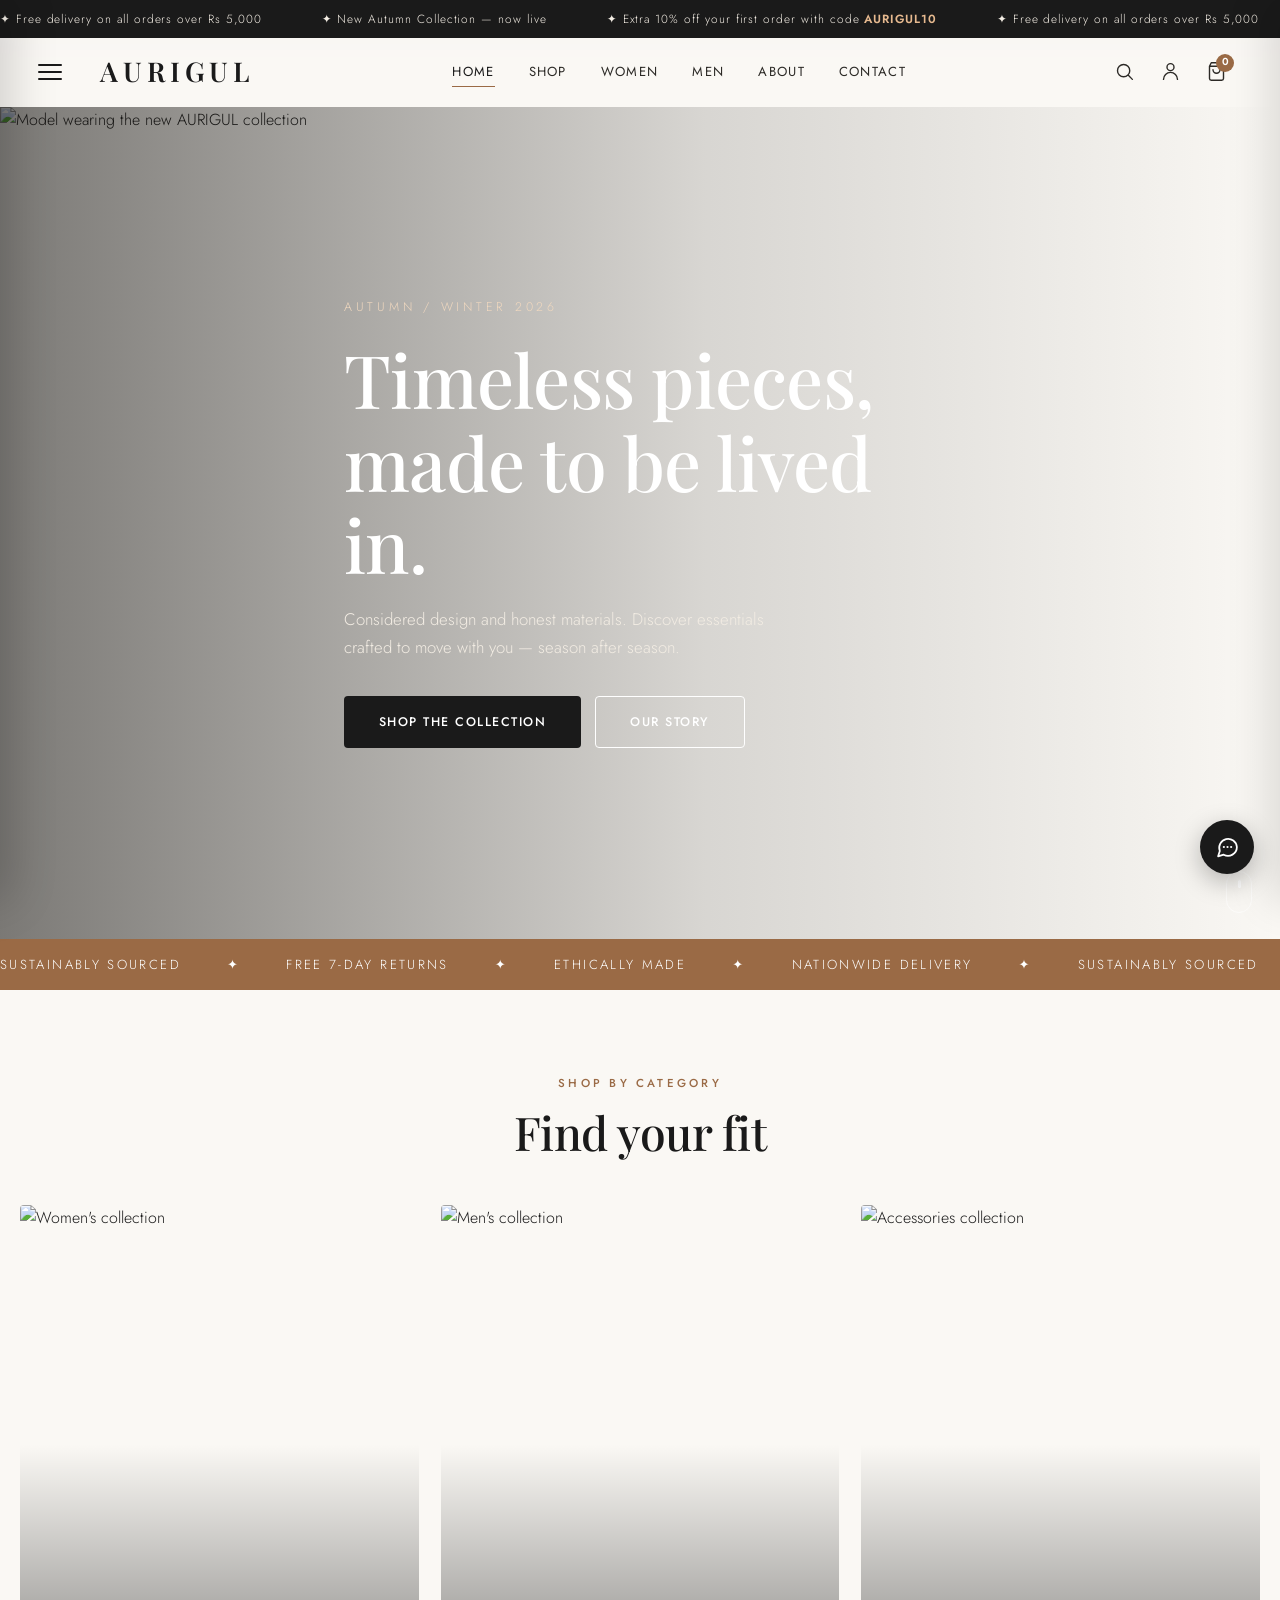
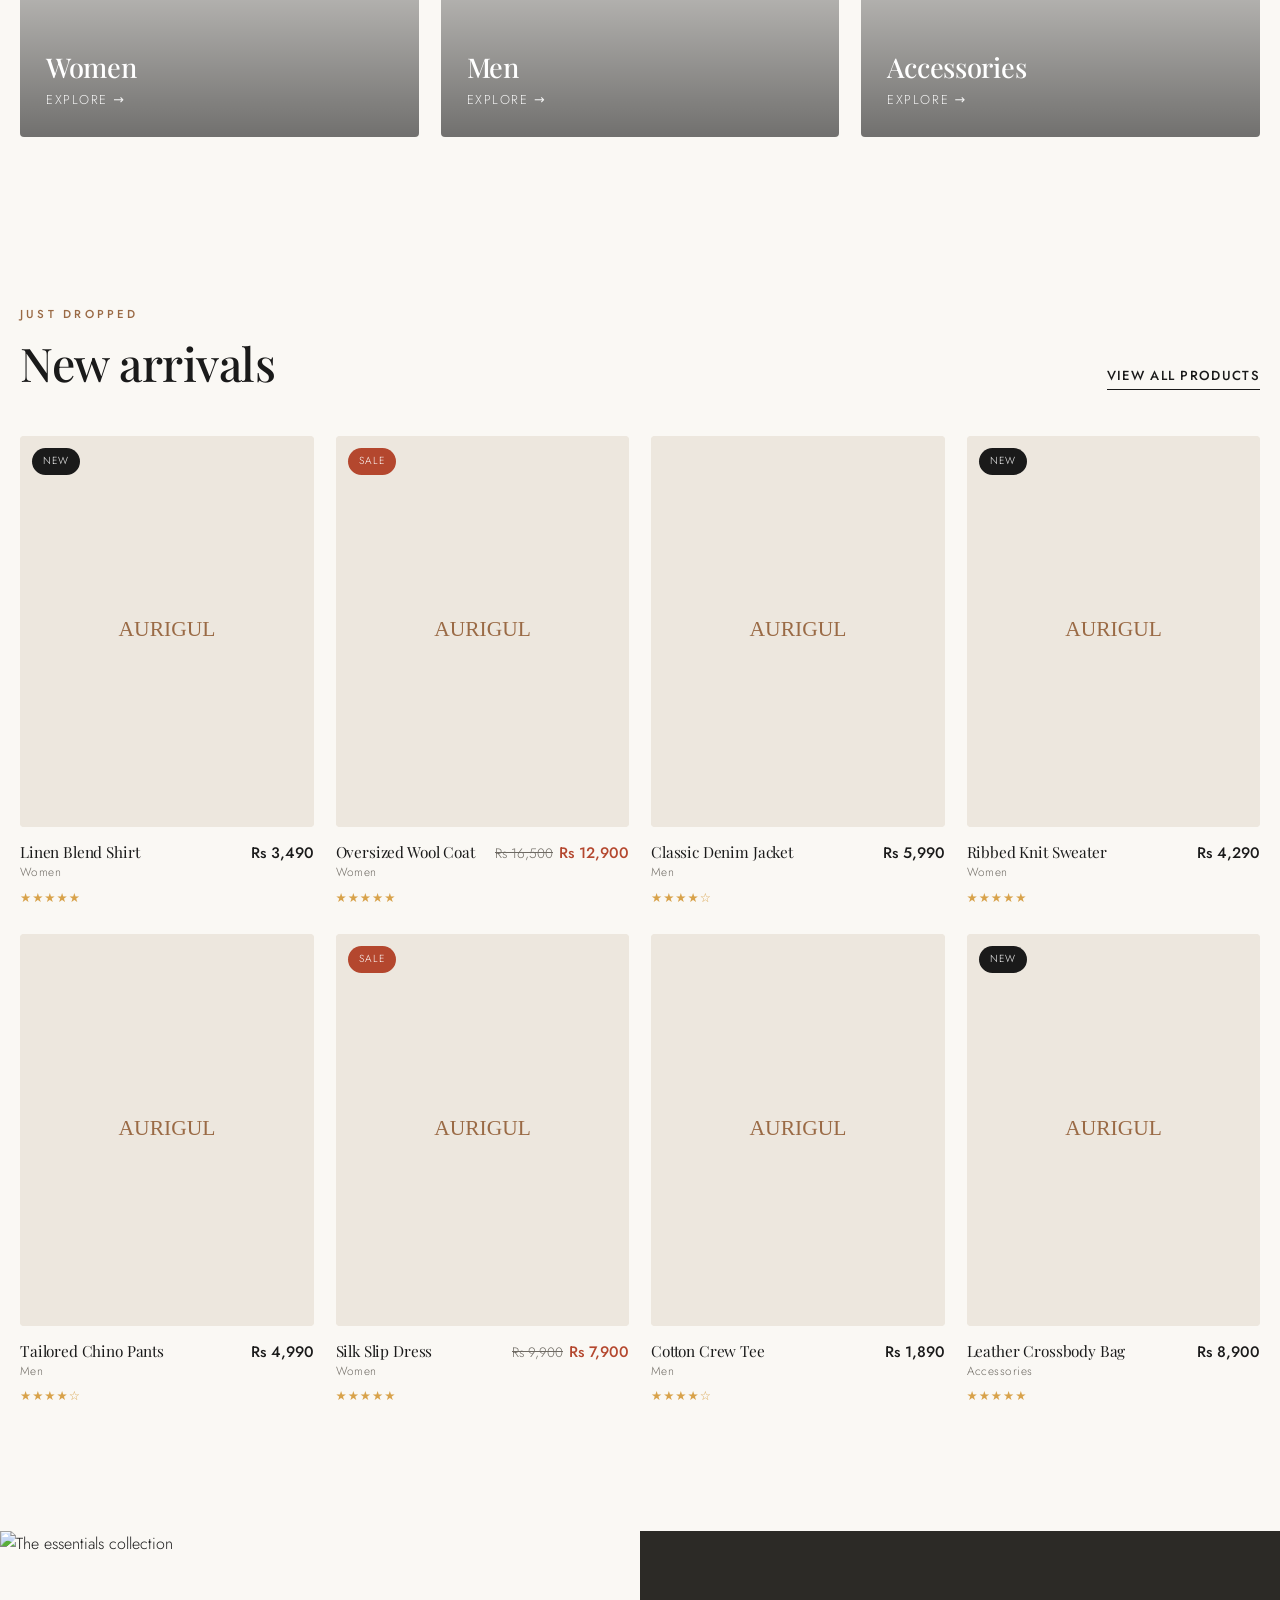
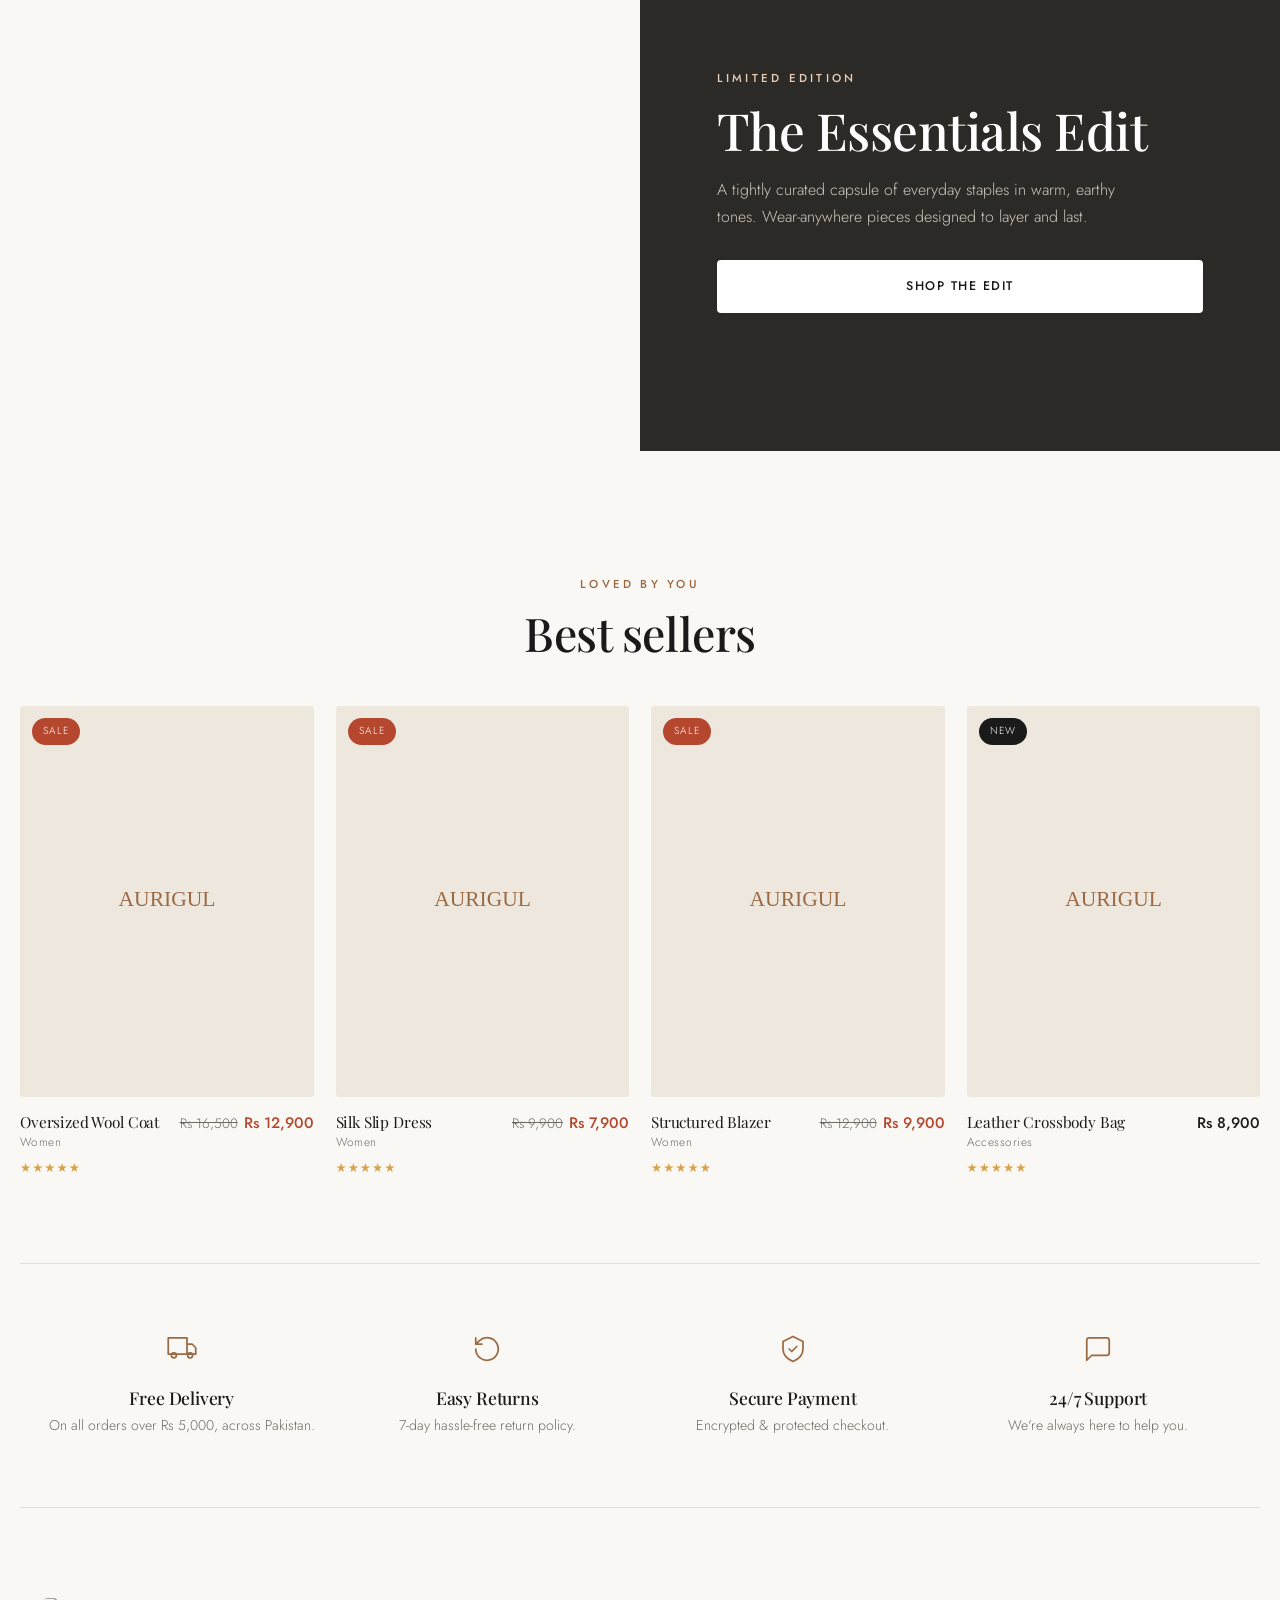
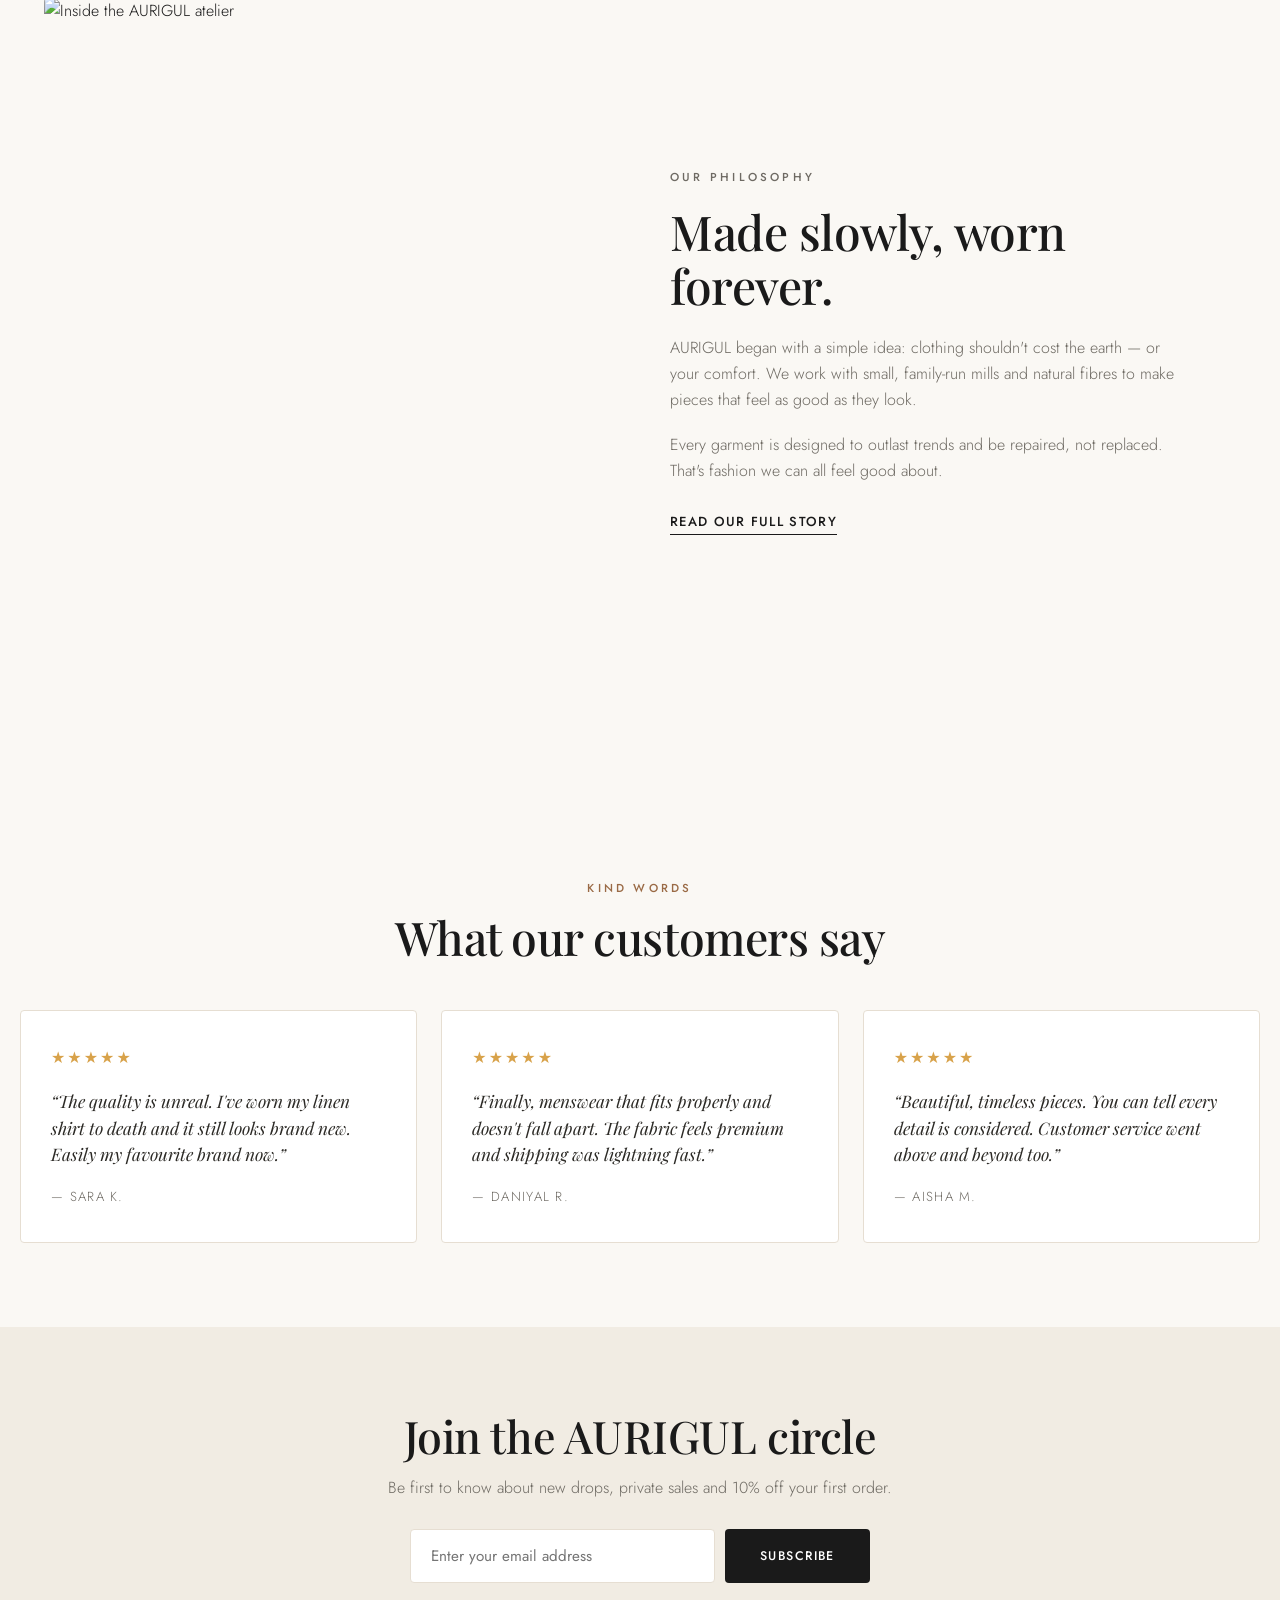
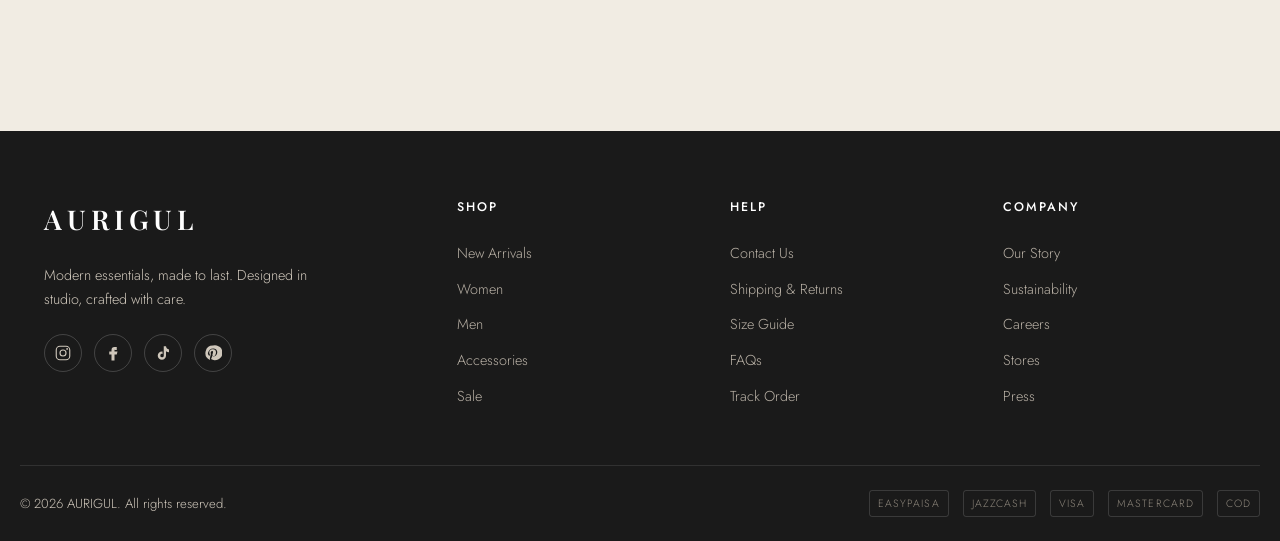
==== index.html @ cb92e051 "Add website files" ====
<!DOCTYPE html>
<html lang="en">
<head>
  <meta charset="UTF-8" />
  <meta name="viewport" content="width=device-width, initial-scale=1.0" />
  <meta name="description" content="AURIGUL — modern essentials & timeless clothing. Shop the new season collection for women, men and accessories." />
  <meta name="theme-color" content="#1a1a1a" />
  <title>AURIGUL — Modern Essentials & Timeless Clothing</title>

  <link rel="preconnect" href="https://fonts.googleapis.com" />
  <link rel="preconnect" href="https://fonts.gstatic.com" crossorigin />
  <link href="https://fonts.googleapis.com/css2?family=Jost:wght@300;400;500;600&family=Playfair+Display:ital,wght@0,400;0,500;0,600;0,700;1,400;1,500&display=swap" rel="stylesheet" />

  <link rel="stylesheet" href="css/style.css?v=4" />
  <link rel="icon" href="data:image/svg+xml,<svg xmlns='http://www.w3.org/2000/svg' viewBox='0 0 100 100'><text y='.9em' font-size='90' font-family='serif'>A</text></svg>" />
</head>
<body>

  <!-- ===== Announcement Bar ===== -->
  <div class="announcement" id="announcement">
    <div class="announcement__track">
      <span>✦ Free delivery on all orders over Rs 5,000</span>
      <span>✦ New Autumn Collection — now live</span>
      <span>✦ Extra 10% off your first order with code <strong>AURIGUL10</strong></span>
      <span>✦ Free delivery on all orders over Rs 5,000</span>
      <span>✦ New Autumn Collection — now live</span>
      <span>✦ Extra 10% off your first order with code <strong>AURIGUL10</strong></span>
    </div>
  </div>

  <!-- ===== Header / Navbar ===== -->
  <header class="header" id="header">
    <nav class="nav container">
      <div class="nav__brand">
        <button class="nav__toggle" id="navToggle" aria-label="Open menu" aria-expanded="false">
          <span></span><span></span><span></span>
        </button>
        <button class="menu-ham" id="menuToggle" aria-label="Open menu" aria-expanded="false"><span></span><span></span><span></span></button>
        <a href="index.html" class="logo">AURIGUL</a>
      </div>

      <ul class="nav__menu" id="navMenu">
        <li><a href="index.html" class="nav__link active">Home</a></li>
        <li><a href="shop.html" class="nav__link">Shop</a></li>
        <li><a href="shop.html?cat=Women" class="nav__link">Women</a></li>
        <li><a href="shop.html?cat=Men" class="nav__link">Men</a></li>
        <li><a href="about.html" class="nav__link">About</a></li>
        <li><a href="contact.html" class="nav__link">Contact</a></li>
      </ul>

      <div class="nav__actions">
        <button class="icon-btn" id="searchOpen" aria-label="Search">
          <svg viewBox="0 0 24 24" width="21" height="21"><path d="M21 21l-4.35-4.35M11 18a7 7 0 1 0 0-14 7 7 0 0 0 0 14z" fill="none" stroke="currentColor" stroke-width="1.6" stroke-linecap="round"/></svg>
        </button>
        <a href="account.html" class="icon-btn" aria-label="Account">
          <svg viewBox="0 0 24 24" width="21" height="21"><path d="M20 21a8 8 0 0 0-16 0M12 11a4 4 0 1 0 0-8 4 4 0 0 0 0 8z" fill="none" stroke="currentColor" stroke-width="1.6" stroke-linecap="round"/></svg>
        </a>
        <button class="icon-btn cart-btn" id="cartOpen" aria-label="Cart">
          <svg viewBox="0 0 24 24" width="21" height="21"><path d="M6 2l-2 4v14a2 2 0 0 0 2 2h12a2 2 0 0 0 2-2V6l-2-4H6zM4 6h16M16 10a4 4 0 0 1-8 0" fill="none" stroke="currentColor" stroke-width="1.6" stroke-linecap="round" stroke-linejoin="round"/></svg>
          <span class="cart-count" id="cartCount">0</span>
        </button>
      </div>
    </nav>
  </header>

  <div class="nav-overlay" id="navOverlay"></div>

  <!-- ===== Search Overlay ===== -->
  <div class="search-overlay" id="searchOverlay">
    <div class="search-box">
      <p class="search-box__label">What are you looking for?</p>
      <form class="search-box__form" onsubmit="return false;">
        <svg viewBox="0 0 24 24" width="22" height="22"><path d="M21 21l-4.35-4.35M11 18a7 7 0 1 0 0-14 7 7 0 0 0 0 14z" fill="none" stroke="currentColor" stroke-width="1.6" stroke-linecap="round"/></svg>
        <input type="text" placeholder="Search for dresses, shirts, jackets…" autocomplete="off" />
      </form>
      <div class="search-box__tags">
        <span>Popular:</span>
        <a href="shop.html">Linen shirts</a>
        <a href="shop.html">Oversized tees</a>
        <a href="shop.html">Denim</a>
        <a href="shop.html">Knitwear</a>
      </div>
    </div>
    <button class="search-close" id="searchClose" aria-label="Close search">&times;</button>
  </div>

  <!-- ===== Hero ===== -->
  <section class="hero">
    <div class="hero__media">
      <img src="https://images.unsplash.com/photo-1490481651871-ab68de25d43d?auto=format&fit=crop&w=1600&q=80" alt="Model wearing the new AURIGUL collection" loading="eager" />
    </div>
    <div class="hero__content container">
      <p class="hero__eyebrow reveal">Autumn / Winter 2026</p>
      <h1 class="hero__title reveal">Timeless pieces,<br />made to be lived in.</h1>
      <p class="hero__text reveal">Considered design and honest materials. Discover essentials crafted to move with you — season after season.</p>
      <div class="hero__cta reveal">
        <a href="shop.html" class="btn btn--dark">Shop the collection</a>
        <a href="about.html" class="btn btn--ghost">Our story</a>
      </div>
    </div>
    <a href="#new-arrivals" class="hero__scroll" aria-label="Scroll down">
      <span></span>
    </a>
  </section>

  <!-- ===== Marquee strip ===== -->
  <div class="strip">
    <div class="strip__track">
      <span>Sustainably Sourced</span><span>✦</span>
      <span>Free 7-Day Returns</span><span>✦</span>
      <span>Ethically Made</span><span>✦</span>
      <span>Nationwide Delivery</span><span>✦</span>
      <span>Sustainably Sourced</span><span>✦</span>
      <span>Free 7-Day Returns</span><span>✦</span>
      <span>Ethically Made</span><span>✦</span>
      <span>Nationwide Delivery</span><span>✦</span>
    </div>
  </div>

  <!-- ===== Categories ===== -->
  <section class="section container">
    <div class="section__head reveal">
      <p class="eyebrow">Shop by category</p>
      <h2 class="section__title">Find your fit</h2>
    </div>
    <div class="categories">
      <a href="shop.html?cat=Women" class="cat-card reveal">
        <img src="https://images.unsplash.com/photo-1483985988355-763728e1935b?auto=format&fit=crop&w=800&q=80" alt="Women's collection" loading="lazy" />
        <div class="cat-card__body">
          <h3>Women</h3>
          <span class="cat-card__link">Explore →</span>
        </div>
      </a>
      <a href="shop.html?cat=Men" class="cat-card reveal">
        <img src="https://images.unsplash.com/photo-1516257984-b1b4d707412e?auto=format&fit=crop&w=800&q=80" alt="Men's collection" loading="lazy" />
        <div class="cat-card__body">
          <h3>Men</h3>
          <span class="cat-card__link">Explore →</span>
        </div>
      </a>
      <a href="shop.html?cat=Accessories" class="cat-card reveal">
        <img src="https://images.unsplash.com/photo-1492707892479-7bc8d5a4ee93?auto=format&fit=crop&w=800&q=80" alt="Accessories collection" loading="lazy" />
        <div class="cat-card__body">
          <h3>Accessories</h3>
          <span class="cat-card__link">Explore →</span>
        </div>
      </a>
    </div>
  </section>

  <!-- ===== New Arrivals (products) ===== -->
  <section class="section container" id="new-arrivals">
    <div class="section__head section__head--row reveal">
      <div>
        <p class="eyebrow">Just dropped</p>
        <h2 class="section__title">New arrivals</h2>
      </div>
      <a href="shop.html" class="link-underline">View all products</a>
    </div>

    <div class="products" id="productGrid">
      <!-- Products injected by JS -->
    </div>
  </section>

  <!-- ===== Collection banner ===== -->
  <section class="banner">
    <div class="banner__media">
      <img src="https://images.unsplash.com/photo-1441984904996-e0b6ba687e04?auto=format&fit=crop&w=1400&q=80" alt="The essentials collection" loading="lazy" />
    </div>
    <div class="banner__content reveal">
      <p class="eyebrow eyebrow--light">Limited edition</p>
      <h2 class="banner__title">The Essentials Edit</h2>
      <p class="banner__text">A tightly curated capsule of everyday staples in warm, earthy tones. Wear-anywhere pieces designed to layer and last.</p>
      <a href="shop.html" class="btn btn--light">Shop the edit</a>
    </div>
  </section>

  <!-- ===== Best sellers ===== -->
  <section class="section container">
    <div class="section__head reveal">
      <p class="eyebrow">Loved by you</p>
      <h2 class="section__title">Best sellers</h2>
    </div>
    <div class="products" id="bestGrid"></div>
  </section>

  <!-- ===== Feature strip ===== -->
  <section class="features container">
    <div class="feature reveal">
      <svg viewBox="0 0 24 24" width="30" height="30"><path d="M1 3h15v13H1zM16 8h4l3 3v5h-7M5.5 19a2 2 0 1 0 0-4 2 2 0 0 0 0 4zM18.5 19a2 2 0 1 0 0-4 2 2 0 0 0 0 4z" fill="none" stroke="currentColor" stroke-width="1.4" stroke-linecap="round" stroke-linejoin="round"/></svg>
      <h4>Free Delivery</h4>
      <p>On all orders over Rs 5,000, across Pakistan.</p>
    </div>
    <div class="feature reveal">
      <svg viewBox="0 0 24 24" width="30" height="30"><path d="M3 12a9 9 0 1 0 3-6.7L3 8m0-5v5h5" fill="none" stroke="currentColor" stroke-width="1.4" stroke-linecap="round" stroke-linejoin="round"/></svg>
      <h4>Easy Returns</h4>
      <p>7-day hassle-free return policy.</p>
    </div>
    <div class="feature reveal">
      <svg viewBox="0 0 24 24" width="30" height="30"><path d="M12 2l8 4v6c0 5-3.5 8-8 10-4.5-2-8-5-8-10V6l8-4zM9 12l2 2 4-4" fill="none" stroke="currentColor" stroke-width="1.4" stroke-linecap="round" stroke-linejoin="round"/></svg>
      <h4>Secure Payment</h4>
      <p>Encrypted & protected checkout.</p>
    </div>
    <div class="feature reveal">
      <svg viewBox="0 0 24 24" width="30" height="30"><path d="M21 15a2 2 0 0 1-2 2H7l-4 4V5a2 2 0 0 1 2-2h14a2 2 0 0 1 2 2z" fill="none" stroke="currentColor" stroke-width="1.4" stroke-linecap="round" stroke-linejoin="round"/></svg>
      <h4>24/7 Support</h4>
      <p>We're always here to help you.</p>
    </div>
  </section>

  <!-- ===== Brand story ===== -->
  <section class="story">
    <div class="story__media reveal">
      <img src="https://images.unsplash.com/photo-1487222477894-8943e31ef7b2?auto=format&fit=crop&w=1000&q=80" alt="Inside the AURIGUL atelier" loading="lazy" />
    </div>
    <div class="story__content reveal">
      <p class="eyebrow">Our philosophy</p>
      <h2 class="story__title">Made slowly, worn forever.</h2>
      <p>AURIGUL began with a simple idea: clothing shouldn't cost the earth — or your comfort. We work with small, family-run mills and natural fibres to make pieces that feel as good as they look.</p>
      <p>Every garment is designed to outlast trends and be repaired, not replaced. That's fashion we can all feel good about.</p>
      <a href="about.html" class="link-underline">Read our full story</a>
    </div>
  </section>

  <!-- ===== Testimonials ===== -->
  <section class="section container">
    <div class="section__head reveal">
      <p class="eyebrow">Kind words</p>
      <h2 class="section__title">What our customers say</h2>
    </div>
    <div class="testimonials">
      <blockquote class="testimonial reveal">
        <div class="stars">★★★★★</div>
        <p>“The quality is unreal. I've worn my linen shirt to death and it still looks brand new. Easily my favourite brand now.”</p>
        <footer>— Sara K.</footer>
      </blockquote>
      <blockquote class="testimonial reveal">
        <div class="stars">★★★★★</div>
        <p>“Finally, menswear that fits properly and doesn't fall apart. The fabric feels premium and shipping was lightning fast.”</p>
        <footer>— Daniyal R.</footer>
      </blockquote>
      <blockquote class="testimonial reveal">
        <div class="stars">★★★★★</div>
        <p>“Beautiful, timeless pieces. You can tell every detail is considered. Customer service went above and beyond too.”</p>
        <footer>— Aisha M.</footer>
      </blockquote>
    </div>
  </section>

  <!-- ===== Newsletter ===== -->
  <section class="newsletter">
    <div class="newsletter__inner reveal">
      <h2>Join the AURIGUL circle</h2>
      <p>Be first to know about new drops, private sales and 10% off your first order.</p>
      <form class="newsletter__form" id="newsletterForm">
        <input type="email" placeholder="Enter your email address" required aria-label="Email address" />
        <button type="submit" class="btn btn--dark">Subscribe</button>
      </form>
      <p class="newsletter__note" id="newsletterNote"></p>
    </div>
  </section>

  <!-- ===== Footer ===== -->
  <footer class="footer">
    <div class="footer__grid container">
      <div class="footer__brand">
        <a href="index.html" class="logo logo--light">AURIGUL</a>
        <p>Modern essentials, made to last. Designed in studio, crafted with care.</p>
        <div class="socials">
          <a href="#" aria-label="Instagram"><svg viewBox="0 0 24 24" width="18" height="18"><rect x="3" y="3" width="18" height="18" rx="5" fill="none" stroke="currentColor" stroke-width="1.5"/><circle cx="12" cy="12" r="4" fill="none" stroke="currentColor" stroke-width="1.5"/><circle cx="17.5" cy="6.5" r="1.2" fill="currentColor"/></svg></a>
          <a href="#" aria-label="Facebook"><svg viewBox="0 0 24 24" width="18" height="18"><path d="M14 8h3V4h-3a4 4 0 0 0-4 4v2H7v4h3v8h4v-8h3l1-4h-4V8a1 1 0 0 1 1-1z" fill="currentColor"/></svg></a>
          <a href="#" aria-label="TikTok"><svg viewBox="0 0 24 24" width="18" height="18"><path d="M16 3c.3 2.3 1.9 4 4 4.3V11c-1.6 0-3-.5-4-1.3v5.8a5.5 5.5 0 1 1-5.5-5.5c.3 0 .6 0 .9.1v3.2a2.3 2.3 0 1 0 1.6 2.2V3H16z" fill="currentColor"/></svg></a>
          <a href="#" aria-label="Pinterest"><svg viewBox="0 0 24 24" width="18" height="18"><path d="M12 2a10 10 0 0 0-4 19.2c-.1-.8-.2-2 0-2.9l1.2-5s-.3-.6-.3-1.5c0-1.4.8-2.5 1.9-2.5.9 0 1.3.7 1.3 1.5 0 .9-.6 2.2-.9 3.5-.2 1 .5 1.9 1.6 1.9 1.9 0 3.2-2.4 3.2-5.3 0-2.2-1.5-3.8-4.1-3.8a4.7 4.7 0 0 0-4.9 4.7c0 .9.3 1.5.7 2 .2.2.2.3.1.6l-.2.9c-.1.3-.3.4-.6.2-1.2-.5-1.8-1.9-1.8-3.5C6.4 8.6 8.3 6 12.3 6c3.2 0 5.4 2.3 5.4 4.8 0 3.3-1.8 5.8-4.6 5.8-.9 0-1.8-.5-2.1-1.1l-.6 2.3c-.2.8-.7 1.7-1.1 2.3A10 10 0 1 0 12 2z" fill="currentColor"/></svg></a>
        </div>
      </div>
      <div class="footer__col">
        <h5>Shop</h5>
        <a href="shop.html">New Arrivals</a>
        <a href="shop.html?cat=Women">Women</a>
        <a href="shop.html?cat=Men">Men</a>
        <a href="shop.html?cat=Accessories">Accessories</a>
        <a href="shop.html">Sale</a>
      </div>
      <div class="footer__col">
        <h5>Help</h5>
        <a href="contact.html">Contact Us</a>
        <a href="#">Shipping & Returns</a>
        <a href="#">Size Guide</a>
        <a href="#">FAQs</a>
        <a href="#">Track Order</a>
      </div>
      <div class="footer__col">
        <h5>Company</h5>
        <a href="about.html">Our Story</a>
        <a href="#">Sustainability</a>
        <a href="#">Careers</a>
        <a href="#">Stores</a>
        <a href="#">Press</a>
      </div>
    </div>
    <div class="footer__bottom container">
      <p>© <span id="year"></span> AURIGUL. All rights reserved.</p>
      <div class="pay">
        <span>EASYPAISA</span><span>JAZZCASH</span><span>VISA</span><span>MASTERCARD</span><span>COD</span>
      </div>
    </div>
  </footer>

  <!-- ===== Cart Drawer ===== -->
  <div class="drawer" id="cartDrawer" aria-hidden="true">
    <div class="drawer__head">
      <h3>Your Cart (<span id="drawerCount">0</span>)</h3>
      <button class="drawer__close" id="cartClose" aria-label="Close cart">&times;</button>
    </div>
    <div class="drawer__body" id="cartItems"></div>
    <div class="drawer__foot">
      <div class="drawer__subtotal">
        <span>Subtotal</span>
        <strong id="cartTotal">Rs 0</strong>
      </div>
      <p class="drawer__ship">Shipping & taxes calculated at checkout.</p>
      <button class="btn btn--dark btn--block" id="checkoutBtn">Checkout</button>
      <button class="btn btn--ghost btn--block" id="continueBtn">Continue shopping</button>
    </div>
  </div>
  <div class="drawer-overlay" id="drawerOverlay"></div>

  <!-- Back to top -->
  <button class="to-top" id="toTop" aria-label="Back to top">↑</button>

  <!-- Toast -->
  <div class="toast" id="toast"></div>

  <script src="js/main.js?v=4"></script>
  <script src="js/chat.js?v=1"></script>
</body>
</html>
---- css/style.css ----
/* =========================================================
   AURIGUL — Clothing Brand Stylesheet
   Fully responsive · mobile-first · theme via CSS variables
   ========================================================= */

:root {
  /* Colours */
  --bg:        #faf8f4;
  --bg-alt:    #f1ece3;
  --ink:       #1a1a1a;
  --charcoal:  #2c2a26;
  --muted:     #6e6a63;
  --line:      #e6ded2;
  --accent:    #9a6a45;
  --accent-dk: #7d5233;
  --light:     #ffffff;
  --sale:      #b4472e;

  /* Type */
  --serif: 'Playfair Display', Georgia, serif;
  --sans:  'Jost', 'Segoe UI', system-ui, sans-serif;

  /* Layout */
  --wrap: 1240px;
  --radius: 4px;
  --header-h: 68px;

  /* Motion */
  --ease: cubic-bezier(.22,.61,.36,1);
  --t: .35s var(--ease);
}

/* ---------- Reset ---------- */
*,*::before,*::after { box-sizing: border-box; margin: 0; padding: 0; }
html { scroll-behavior: smooth; -webkit-text-size-adjust: 100%; }
body {
  font-family: var(--sans);
  color: var(--ink);
  background: var(--bg);
  line-height: 1.65;
  font-weight: 300;
  overflow-x: hidden;
}
img { display: block; max-width: 100%; height: auto; }
a { color: inherit; text-decoration: none; }
button { font-family: inherit; cursor: pointer; border: none; background: none; color: inherit; }
ul { list-style: none; }
input { font-family: inherit; }

.container { width: 100%; max-width: var(--wrap); margin: 0 auto; padding: 0 24px; }

h1,h2,h3,h4 { font-family: var(--serif); font-weight: 500; line-height: 1.12; letter-spacing: -0.01em; }

/* ---------- Buttons ---------- */
.btn {
  display: inline-flex; align-items: center; justify-content: center;
  gap: .5rem;
  padding: 15px 34px;
  font-size: .78rem; font-weight: 500; letter-spacing: .12em; text-transform: uppercase;
  border: 1px solid transparent;
  border-radius: var(--radius);
  transition: all var(--t);
  white-space: nowrap;
}
.btn--dark  { background: var(--ink); color: #fff; }
.btn--dark:hover  { background: var(--accent-dk); transform: translateY(-2px); }
.btn--light { background: #fff; color: var(--ink); }
.btn--light:hover { background: var(--accent); color: #fff; transform: translateY(-2px); }
.btn--ghost { border-color: currentColor; color: var(--ink); }
.btn--ghost:hover { background: var(--ink); color: #fff; }
.btn--block { width: 100%; margin-top: 10px; }

.eyebrow {
  font-size: .72rem; letter-spacing: .28em; text-transform: uppercase;
  color: var(--accent); font-weight: 500; margin-bottom: 14px;
}
.eyebrow--light { color: #e9cdb5; }

.link-underline {
  position: relative; font-size: .82rem; letter-spacing: .1em; text-transform: uppercase;
  font-weight: 500; padding-bottom: 3px;
}
.link-underline::after {
  content: ""; position: absolute; left: 0; bottom: 0; width: 100%; height: 1px;
  background: currentColor; transform: scaleX(1); transform-origin: right;
  transition: transform var(--t);
}
.link-underline:hover::after { transform: scaleX(0); transform-origin: left; }

/* ---------- Announcement bar ---------- */
.announcement {
  background: var(--ink); color: #f3ede4; overflow: hidden;
  font-size: .74rem; letter-spacing: .08em;
}
.announcement__track {
  display: flex; gap: 60px; width: max-content;
  padding: 9px 0; white-space: nowrap;
  animation: marquee 28s linear infinite;
}
.announcement__track strong { color: #e6b98f; font-weight: 600; }
@keyframes marquee { from { transform: translateX(0);} to { transform: translateX(-50%);} }

/* ---------- Header ---------- */
.header {
  position: sticky; top: 0; z-index: 100;
  background: rgba(250,248,244,.9);
  backdrop-filter: blur(10px);
  border-bottom: 1px solid transparent;
  transition: box-shadow var(--t), border-color var(--t);
}
.header.scrolled { border-color: var(--line); box-shadow: 0 4px 24px rgba(0,0,0,.04); }
.nav {
  height: var(--header-h);
  display: flex; align-items: center; justify-content: space-between;
}
.logo {
  font-family: var(--serif); font-size: 1.7rem; font-weight: 600;
  letter-spacing: .18em; color: var(--ink);
}
.logo--light { color: #fff; }

.nav__menu { display: flex; gap: 34px; }
.nav__link {
  position: relative; font-size: .82rem; letter-spacing: .1em; text-transform: uppercase;
  font-weight: 400; color: var(--charcoal); padding: 6px 0;
}
.nav__link::after {
  content: ""; position: absolute; left: 0; bottom: 0; height: 1px; width: 100%;
  background: var(--accent); transform: scaleX(0); transform-origin: left; transition: transform var(--t);
}
.nav__link:hover::after,
.nav__link.active::after { transform: scaleX(1); }
.nav__link.active { color: var(--ink); }

.nav__actions { display: flex; align-items: center; gap: 6px; }
.icon-btn {
  position: relative; width: 40px; height: 40px; border-radius: 50%;
  display: grid; place-items: center; color: var(--charcoal);
  transition: background var(--t), color var(--t);
}
.icon-btn:hover { background: var(--bg-alt); color: var(--accent); }
.cart-count {
  position: absolute; top: 2px; right: 2px;
  min-width: 18px; height: 18px; padding: 0 4px;
  background: var(--accent); color: #fff; font-size: .64rem; font-weight: 600;
  border-radius: 10px; display: grid; place-items: center; line-height: 1;
}

/* Hamburger */
.nav__toggle { display: none; width: 40px; height: 40px; flex-direction: column; gap: 5px; align-items: center; justify-content: center; }
.nav__toggle span { display: block; width: 22px; height: 2px; background: var(--ink); transition: transform var(--t), opacity var(--t); }
.nav__toggle.open span:nth-child(1) { transform: translateY(7px) rotate(45deg); }
.nav__toggle.open span:nth-child(2) { opacity: 0; }
.nav__toggle.open span:nth-child(3) { transform: translateY(-7px) rotate(-45deg); }

.nav-overlay {
  position: fixed; inset: 0; background: rgba(0,0,0,.4); z-index: 90;
  opacity: 0; visibility: hidden; transition: opacity var(--t), visibility var(--t);
}
.nav-overlay.show { opacity: 1; visibility: visible; }

/* ---------- Search bar overlay (opens as a top bar, page visible behind) ---------- */
.search-overlay {
  position: fixed; inset: 0; z-index: 120;
  background: rgba(20,18,15,.5); backdrop-filter: blur(3px);
  display: flex; align-items: flex-start; justify-content: center; gap: 12px;
  padding: 16px 20px;
  opacity: 0; visibility: hidden; transition: opacity var(--t), visibility var(--t);
}
.search-overlay.show { opacity: 1; visibility: visible; }
.search-box { width: 100%; max-width: 720px; transform: translateY(-14px); transition: transform var(--t); }
.search-overlay.show .search-box { transform: none; }
.search-box__label, .search-box__tags { display: none; }
.search-box__form {
  display: flex; align-items: center; gap: 12px;
  background: #fff; border: none; border-radius: 40px;
  padding: 15px 24px; box-shadow: 0 12px 34px rgba(0,0,0,.22);
}
.search-box__form input { flex: 1; order: 0; border: none; background: none; font-size: 1.02rem; color: var(--ink); outline: none; }
.search-box__form svg { order: 1; color: var(--charcoal); flex-shrink: 0; }
.search-close {
  position: static; flex-shrink: 0;
  width: 46px; height: 46px; display: grid; place-items: center;
  font-size: 2rem; line-height: 1; color: #fff;
}

/* ---------- Hero ---------- */
.hero { position: relative; height: calc(100vh - var(--header-h)); min-height: 560px; max-height: 900px; display: flex; align-items: center; overflow: hidden; }
.hero__media { position: absolute; inset: 0; z-index: -1; }
.hero__media img { width: 100%; height: 100%; object-fit: cover; object-position: center 25%; }
.hero__media::after { content: ""; position: absolute; inset: 0; background: linear-gradient(90deg, rgba(20,18,15,.55) 0%, rgba(20,18,15,.15) 55%, transparent 100%); }
.hero__content { position: relative; color: #fff; max-width: 640px; }
.hero__eyebrow { font-size: .78rem; letter-spacing: .3em; text-transform: uppercase; color: #f0d8bf; margin-bottom: 20px; }
.hero__title { font-size: clamp(2.4rem, 6vw, 4.6rem); font-weight: 500; margin-bottom: 22px; }
.hero__text { font-size: 1.05rem; max-width: 460px; margin-bottom: 34px; color: #f2ece3; }
.hero__cta { display: flex; flex-wrap: wrap; gap: 14px; }
.hero__cta .btn--ghost { color: #fff; }
.hero__cta .btn--ghost:hover { background: #fff; color: var(--ink); }
.hero__scroll { position: absolute; bottom: 26px; right: 28px; width: 26px; height: 42px; border: 1.5px solid rgba(255,255,255,.6); border-radius: 14px; display: grid; justify-items: center; padding-top: 8px; }
@media (max-width: 600px) { .hero__scroll { display: none; } }
.hero__scroll span { width: 3px; height: 8px; background: #fff; border-radius: 3px; animation: scrolldot 1.6s infinite; }
@keyframes scrolldot { 0%{opacity:0; transform: translateY(-4px);} 50%{opacity:1;} 100%{opacity:0; transform: translateY(10px);} }

/* ---------- Marquee strip ---------- */
.strip { background: var(--accent); color: #fff; overflow: hidden; }
.strip__track { display: flex; gap: 46px; width: max-content; padding: 15px 0; white-space: nowrap; animation: marquee 26s linear infinite; font-size: .82rem; letter-spacing: .18em; text-transform: uppercase; }

/* ---------- Sections ---------- */
.section { padding: 84px 0; }
.section__head { text-align: center; max-width: 560px; margin: 0 auto 46px; }
.section__head--row { display: flex; justify-content: space-between; align-items: flex-end; text-align: left; max-width: 100%; }
.section__title { font-size: clamp(1.9rem, 4vw, 2.9rem); }

/* ---------- Categories ---------- */
.categories { display: grid; grid-template-columns: repeat(3,1fr); gap: 22px; }
.cat-card { position: relative; overflow: hidden; border-radius: var(--radius); aspect-ratio: 3/4; }
.cat-card img { width: 100%; height: 100%; object-fit: cover; transition: transform .7s var(--ease); }
.cat-card::after { content: ""; position: absolute; inset: 0; background: linear-gradient(to top, rgba(0,0,0,.55), transparent 55%); }
.cat-card:hover img { transform: scale(1.06); }
.cat-card__body { position: absolute; left: 26px; bottom: 24px; z-index: 2; color: #fff; }
.cat-card__body h3 { font-size: 1.7rem; margin-bottom: 4px; }
.cat-card__link { font-size: .8rem; letter-spacing: .12em; text-transform: uppercase; opacity: .9; }

/* ---------- Products ---------- */
.products { display: grid; grid-template-columns: repeat(4,1fr); gap: 26px 22px; }
.product { position: relative; }
.product__media, .product__name { cursor: pointer; }
.product__name:hover { color: var(--accent); }
.product__media { position: relative; overflow: hidden; border-radius: var(--radius); background: var(--bg-alt); aspect-ratio: 3/4; margin-bottom: 14px; }
.product__media img { width: 100%; height: 100%; object-fit: cover; transition: transform .7s var(--ease), opacity var(--t); }
.product:hover .product__media img { transform: scale(1.05); }
.product__badge { position: absolute; top: 12px; left: 12px; z-index: 2; background: var(--ink); color: #fff; font-size: .64rem; letter-spacing: .1em; text-transform: uppercase; padding: 5px 11px; border-radius: 30px; }
.product__badge--sale { background: var(--sale); }
.product__fav { position: absolute; top: 10px; right: 10px; z-index: 2; width: 36px; height: 36px; border-radius: 50%; background: rgba(255,255,255,.9); display: grid; place-items: center; color: var(--charcoal); opacity: 0; transform: translateY(-6px); transition: all var(--t); }
.product:hover .product__fav { opacity: 1; transform: translateY(0); }
.product__fav.active { color: var(--sale); }
.product__add {
  position: absolute; left: 12px; right: 12px; bottom: 12px; z-index: 2;
  background: #fff; color: var(--ink); font-size: .74rem; letter-spacing: .1em; text-transform: uppercase; font-weight: 500;
  padding: 12px; border-radius: var(--radius);
  opacity: 0; transform: translateY(12px); transition: all var(--t);
}
.product:hover .product__add { opacity: 1; transform: translateY(0); }
.product__add:hover { background: var(--ink); color: #fff; }
.product__info { display: flex; justify-content: space-between; gap: 10px; align-items: baseline; }
.product__name { font-size: .96rem; font-weight: 400; color: var(--ink); }
.product__cat { font-size: .74rem; color: var(--muted); letter-spacing: .04em; margin-top: 2px; }
.product__price { font-size: .95rem; font-weight: 500; white-space: nowrap; }
.product__price del { color: var(--muted); font-weight: 300; margin-right: 6px; font-size: .85rem; }
.product__price ins { color: var(--sale); text-decoration: none; }
.product__stars { color: #d8a24a; font-size: .78rem; letter-spacing: 1px; margin-top: 6px; }

/* ---------- Collection banner ---------- */
.banner { position: relative; display: grid; grid-template-columns: 1fr 1fr; min-height: 520px; margin: 40px 0; }
.banner__media { position: relative; overflow: hidden; }
.banner__media img { width: 100%; height: 100%; object-fit: cover; }
.banner__content { background: var(--charcoal); color: #f3ede4; display: flex; flex-direction: column; justify-content: center; padding: 70px clamp(28px,6vw,90px); }
.banner__title { font-size: clamp(2rem, 4vw, 3.2rem); margin-bottom: 18px; color: #fff; }
.banner__text { color: #cfc7bb; margin-bottom: 30px; max-width: 420px; }

/* ---------- Features ---------- */
.features { display: grid; grid-template-columns: repeat(4,1fr); gap: 30px; padding: 70px 24px; border-top: 1px solid var(--line); border-bottom: 1px solid var(--line); text-align: center; }
.feature svg { color: var(--accent); margin: 0 auto 16px; }
.feature h4 { font-size: 1.1rem; margin-bottom: 6px; }
.feature p { font-size: .88rem; color: var(--muted); }

/* ---------- Story ---------- */
.story { display: grid; grid-template-columns: 1fr 1fr; gap: 60px; align-items: center; padding: 90px 24px; max-width: var(--wrap); margin: 0 auto; }
.story__media { overflow: hidden; border-radius: var(--radius); }
.story__media img { width: 100%; aspect-ratio: 4/5; object-fit: cover; }
.story__title { font-size: clamp(1.9rem, 4vw, 3rem); margin-bottom: 22px; }
.story__content p { color: var(--muted); margin-bottom: 18px; max-width: 520px; }
.story__content .link-underline { margin-top: 8px; display: inline-block; }

/* ---------- Testimonials ---------- */
.testimonials { display: grid; grid-template-columns: repeat(3,1fr); gap: 24px; }
.testimonial { background: var(--light); border: 1px solid var(--line); border-radius: var(--radius); padding: 34px 30px; }
.testimonial .stars { color: #d8a24a; letter-spacing: 2px; margin-bottom: 16px; }
.testimonial p { font-family: var(--serif); font-style: italic; font-size: 1.08rem; color: var(--charcoal); margin-bottom: 18px; line-height: 1.55; }
.testimonial footer { font-size: .82rem; letter-spacing: .1em; text-transform: uppercase; color: var(--muted); }

/* ---------- Newsletter ---------- */
.newsletter { background: var(--bg-alt); padding: 84px 24px; text-align: center; }
.newsletter__inner { max-width: 560px; margin: 0 auto; }
.newsletter h2 { font-size: clamp(1.9rem, 4vw, 2.8rem); margin-bottom: 14px; }
.newsletter p { color: var(--muted); margin-bottom: 28px; }
.newsletter__form { display: flex; gap: 10px; max-width: 460px; margin: 0 auto; }
.newsletter__form input { flex: 1; padding: 15px 20px; border: 1px solid var(--line); border-radius: var(--radius); background: #fff; font-size: .95rem; outline: none; transition: border var(--t); }
.newsletter__form input:focus { border-color: var(--accent); }
.newsletter__note { margin-top: 16px; font-size: .86rem; color: var(--accent-dk); min-height: 20px; }

/* ---------- Footer ---------- */
.footer { background: var(--ink); color: #cfc7bb; padding-top: 66px; }
.footer__grid { display: grid; grid-template-columns: 1.6fr 1fr 1fr 1fr; gap: 40px; padding-bottom: 50px; }
.footer__brand p { font-size: .9rem; margin: 18px 0 22px; max-width: 300px; }
.footer__brand .logo { display: inline-block; margin-bottom: 4px; }
.socials { display: flex; gap: 12px; }
.socials a { width: 38px; height: 38px; border: 1px solid rgba(255,255,255,.18); border-radius: 50%; display: grid; place-items: center; color: #cfc7bb; transition: all var(--t); }
.socials a:hover { background: var(--accent); border-color: var(--accent); color: #fff; }
.footer__col h5 { color: #fff; font-family: var(--sans); font-size: .78rem; letter-spacing: .16em; text-transform: uppercase; margin-bottom: 18px; font-weight: 500; }
.footer__col a { display: block; font-size: .9rem; padding: 6px 0; color: #b8b0a5; transition: color var(--t), padding-left var(--t); }
.footer__col a:hover { color: #fff; padding-left: 5px; }
.footer__bottom { display: flex; justify-content: space-between; align-items: center; gap: 16px; padding: 24px 0; border-top: 1px solid rgba(255,255,255,.1); font-size: .82rem; }
.pay { display: flex; flex-wrap: wrap; gap: 14px; }
.pay span { font-size: .66rem; letter-spacing: .1em; color: #8f887d; border: 1px solid rgba(255,255,255,.14); padding: 4px 8px; border-radius: 3px; }

/* ---------- Cart drawer ---------- */
.drawer {
  position: fixed; top: 0; right: 0; z-index: 130;
  width: 420px; max-width: 90vw; height: 100%;
  background: var(--bg); display: flex; flex-direction: column;
  transform: translateX(100%); transition: transform .4s var(--ease);
  box-shadow: -12px 0 40px rgba(0,0,0,.12);
}
.drawer.open { transform: translateX(0); }
.drawer__head { display: flex; justify-content: space-between; align-items: center; padding: 22px 26px; border-bottom: 1px solid var(--line); }
.drawer__head h3 { font-size: 1.25rem; }
.drawer__close { font-size: 2rem; line-height: 1; color: var(--charcoal); }
.drawer__body { flex: 1; overflow-y: auto; padding: 10px 26px; }
.cart-empty { text-align: center; color: var(--muted); padding: 70px 0; }
.cart-empty svg { color: var(--line); margin: 0 auto 16px; }
.cart-item { display: grid; grid-template-columns: 74px 1fr auto; gap: 14px; padding: 18px 0; border-bottom: 1px solid var(--line); }
.cart-item__img { width: 74px; height: 92px; object-fit: cover; border-radius: 3px; background: var(--bg-alt); }
.cart-item__name { font-size: .92rem; margin-bottom: 3px; }
.cart-item__meta { font-size: .78rem; color: var(--muted); margin-bottom: 10px; }
.qty { display: inline-flex; align-items: center; border: 1px solid var(--line); border-radius: 30px; }
.qty button { width: 26px; height: 26px; font-size: 1rem; color: var(--charcoal); display: grid; place-items: center; }
.qty span { min-width: 24px; text-align: center; font-size: .84rem; }
.cart-item__right { display: flex; flex-direction: column; align-items: flex-end; justify-content: space-between; }
.cart-item__price { font-size: .9rem; font-weight: 500; }
.cart-item__remove { font-size: .74rem; color: var(--muted); text-decoration: underline; }
.cart-item__remove:hover { color: var(--sale); }
.drawer__foot { padding: 20px 26px 26px; border-top: 1px solid var(--line); background: var(--bg); }
.drawer__subtotal { display: flex; justify-content: space-between; align-items: baseline; font-size: 1rem; margin-bottom: 4px; }
.drawer__subtotal strong { font-size: 1.35rem; font-family: var(--serif); }
.drawer__ship { font-size: .78rem; color: var(--muted); margin-bottom: 14px; }
.drawer-overlay { position: fixed; inset: 0; background: rgba(0,0,0,.45); z-index: 125; opacity: 0; visibility: hidden; transition: opacity var(--t), visibility var(--t); }
.drawer-overlay.show { opacity: 1; visibility: visible; }

/* ---------- Back to top + toast ---------- */
.to-top { position: fixed; bottom: 26px; right: 26px; z-index: 80; width: 46px; height: 46px; border-radius: 50%; background: var(--ink); color: #fff; font-size: 1.2rem; display: grid; place-items: center; opacity: 0; visibility: hidden; transform: translateY(10px); transition: all var(--t); }
.to-top.show { opacity: 1; visibility: visible; transform: translateY(0); }
.to-top:hover { background: var(--accent); }
.toast { position: fixed; bottom: 26px; left: 50%; transform: translate(-50%, 120%); z-index: 200; background: var(--ink); color: #fff; padding: 14px 26px; border-radius: 40px; font-size: .88rem; letter-spacing: .02em; opacity: 0; visibility: hidden; transition: transform .4s var(--ease), opacity .4s var(--ease), visibility .4s; box-shadow: 0 10px 30px rgba(0,0,0,.2); }
.toast.show { transform: translate(-50%, 0); opacity: 1; visibility: visible; }

/* ---------- Reveal animation ---------- */
.reveal { opacity: 0; transform: translateY(28px); transition: opacity .7s var(--ease), transform .7s var(--ease); }
.reveal.in { opacity: 1; transform: none; }

/* ---------- Page hero (inner pages) — image behind the title ---------- */
.page-hero {
  position: relative; overflow: hidden;
  background-color: var(--charcoal);          /* fallback if image can't load */
  background-size: cover; background-position: center;
  padding: 100px 24px 108px; text-align: center; color: #fff;
}
.page-hero::before {
  content: ""; position: absolute; inset: 0; z-index: 0;
  background: linear-gradient(rgba(20,18,15,.45), rgba(20,18,15,.6));
}
.page-hero > * { position: relative; z-index: 1; }
.page-hero h1 { font-size: clamp(2.1rem, 5vw, 3.4rem); margin-bottom: 10px; color: #fff; }
.breadcrumb { font-size: .8rem; letter-spacing: .08em; color: var(--muted); text-transform: uppercase; }
.breadcrumb a:hover { color: var(--accent); }
.page-hero .breadcrumb { color: rgba(255,255,255,.82); }
.page-hero .breadcrumb a:hover { color: #fff; }

/* Per-page hero images */
.page-hero--shop    { background-image: url('https://images.unsplash.com/photo-1441984904996-e0b6ba687e04?auto=format&fit=crop&w=1600&q=80'); }
.page-hero--about   { background-image: url('https://images.unsplash.com/photo-1487222477894-8943e31ef7b2?auto=format&fit=crop&w=1600&q=80'); }
.page-hero--contact { background-image: url('https://images.unsplash.com/photo-1556740738-b6a63e27c4df?auto=format&fit=crop&w=1600&q=80'); }
.page-hero--account { background-image: url('https://images.unsplash.com/photo-1441986300917-64674bd600d8?auto=format&fit=crop&w=1600&q=80'); }

/* ---------- Shop layout — filters live in a slide-in drawer at all sizes ---------- */
.shop { padding: 34px 0 90px; }
.filters {
  position: fixed; top: 0; left: 0; z-index: 118;
  width: 340px; max-width: 88vw; height: 100%;
  background: #fff; padding: 74px 34px 44px; overflow-y: auto;
  transform: translateX(-100%); transition: transform .4s var(--ease);
  box-shadow: 12px 0 44px rgba(0,0,0,.16);
}
.filters.open { transform: translateX(0); }
.filters__close { position: absolute; top: 22px; right: 26px; font-size: 1.9rem; line-height: 1; color: var(--ink); }

/* Outfitters-style promo header */
.filters__promo { padding-bottom: 24px; margin-bottom: 6px; border-bottom: 1px solid var(--line); }
.filters__newin { font-family: var(--sans); font-weight: 600; font-size: 1.02rem; letter-spacing: .04em; color: var(--ink); margin-bottom: 16px; }
.filters__sale { font-family: var(--sans); font-weight: 700; font-size: .9rem; letter-spacing: .01em; color: #d6241a; line-height: 1.4; }

.filters-overlay { position: fixed; inset: 0; background: rgba(0,0,0,.45); z-index: 116; opacity: 0; visibility: hidden; transition: opacity var(--t), visibility var(--t); }
.filters-overlay.show { opacity: 1; visibility: visible; }
.filters h4 { font-family: var(--sans); font-size: .72rem; font-weight: 600; letter-spacing: .18em; text-transform: uppercase; color: var(--muted); margin: 30px 0 14px; }
.filter-list button, .filter-list a { display: block; width: 100%; text-align: left; padding: 8px 0; color: var(--charcoal); font-size: .92rem; transition: color var(--t); }
.filter-list button:hover, .filter-list button.active,
.filter-list a:hover, .filter-list a.active { color: var(--ink); font-weight: 500; }
.filter-list button.active::before, .filter-list a.active::before { content: "— "; color: var(--accent); }
/* Category list reads like a nav menu — uppercase, roomy */
.filter-list--cats button, .filter-list--cats a { text-transform: uppercase; font-size: .9rem; letter-spacing: .07em; padding: 10px 0; }
.shop__bar { display: flex; justify-content: space-between; align-items: center; margin-bottom: 26px; }
.shop__count { font-size: .9rem; color: var(--muted); }
.shop__sort { border: 1px solid var(--line); border-radius: var(--radius); padding: 10px 16px; font-size: .88rem; background: #fff; color: var(--ink); outline: none; }

/* Hamburger menu (in the navbar, on the far left, then a gap, then the AURIGUL logo) */
.nav__brand { display: flex; align-items: center; gap: 30px; }
.menu-ham { display: inline-flex; flex-direction: column; gap: 5px; width: 40px; height: 40px; margin-left: -14px; align-items: center; justify-content: center; border-radius: 8px; transition: background var(--t); }
.menu-ham:hover { background: var(--bg-alt); }
.menu-ham span { display: block; width: 24px; height: 2px; background: var(--ink); border-radius: 2px; transition: transform var(--t), opacity var(--t); }
.menu-ham.open span:nth-child(1) { transform: translateY(7px) rotate(45deg); }
.menu-ham.open span:nth-child(2) { opacity: 0; }
.menu-ham.open span:nth-child(3) { transform: translateY(-7px) rotate(-45deg); }

/* Shop toolbar tools (price + sort) */
.shop__tools { display: flex; gap: 10px; flex-wrap: wrap; }

/* ---------- Contact ---------- */
.contact { display: grid; grid-template-columns: 1fr 1fr; gap: 60px; padding: 70px 0 90px; }
.contact__info h2 { font-size: 2rem; margin-bottom: 16px; }
.contact__info p { color: var(--muted); margin-bottom: 26px; max-width: 420px; }
.contact__row { display: flex; gap: 14px; margin-bottom: 22px; align-items: flex-start; }
.contact__row svg { color: var(--accent); flex-shrink: 0; margin-top: 3px; }
.contact__row h5 { font-family: var(--sans); font-size: .95rem; margin-bottom: 2px; }
.contact__row p { margin: 0; font-size: .92rem; }
.form-grid { display: grid; gap: 16px; }
.form-grid .row2 { display: grid; grid-template-columns: 1fr 1fr; gap: 16px; }
.field label { display: block; font-size: .8rem; letter-spacing: .06em; text-transform: uppercase; margin-bottom: 7px; color: var(--charcoal); }
.field input, .field textarea, .field select { width: 100%; padding: 13px 16px; border: 1px solid var(--line); border-radius: var(--radius); background: #fff; font-size: .95rem; outline: none; transition: border var(--t); }
.field input:focus, .field textarea:focus, .field select:focus { border-color: var(--accent); }
.field textarea { resize: vertical; min-height: 130px; }
.form-note { font-size: .88rem; color: var(--accent-dk); min-height: 20px; }

/* ---------- About ---------- */
.about-lead { max-width: 760px; margin: 0 auto; text-align: center; padding: 70px 24px 30px; }
.about-lead h2 { font-size: clamp(1.8rem,4vw,2.6rem); margin-bottom: 20px; }
.about-lead p { color: var(--muted); font-size: 1.05rem; }
.about-stats { display: grid; grid-template-columns: repeat(4,1fr); gap: 24px; padding: 50px 0; }
.stat { text-align: center; }
.stat b { display: block; font-family: var(--serif); font-size: clamp(2rem,4vw,3rem); color: var(--ink); }
.stat span { font-size: .84rem; letter-spacing: .06em; color: var(--muted); text-transform: uppercase; }
.values { display: grid; grid-template-columns: repeat(3,1fr); gap: 26px; padding: 20px 0 90px; }
.value { padding: 32px; border: 1px solid var(--line); border-radius: var(--radius); background: #fff; }
.value svg { color: var(--accent); margin-bottom: 16px; }
.value h4 { font-size: 1.2rem; margin-bottom: 8px; }
.value p { color: var(--muted); font-size: .92rem; }

/* ---------- Account / Auth (split image + form) ---------- */
.auth { display: grid; grid-template-columns: 1fr 1fr; min-height: 640px; }
.auth__media { background-color: var(--charcoal); background-size: cover; background-position: center; min-height: 100%; }
.auth__panel { display: flex; align-items: center; justify-content: center; padding: 64px 40px; }
.auth__form { width: 100%; max-width: 380px; }
.auth__title { text-align: center; font-family: var(--sans); font-size: 1rem; font-weight: 600; letter-spacing: .18em; text-transform: uppercase; margin-bottom: 24px; }
.auth__switch { text-align: center; font-size: .88rem; color: var(--charcoal); margin-bottom: 40px; }
.auth__link { color: var(--ink); font-weight: 600; }
.auth__link:hover { color: var(--accent); }
.auth-field { margin-bottom: 26px; }
.auth-field label { display: block; font-size: .82rem; color: var(--charcoal); margin-bottom: 8px; }
.auth-field input { width: 100%; border: none; border-bottom: 1px solid var(--line); padding: 8px 0; font-size: .95rem; background: none; color: var(--ink); outline: none; transition: border-color var(--t); }
.auth-field input:focus { border-color: var(--ink); }
.auth__forgot { display: block; text-align: right; font-size: .82rem; color: var(--charcoal); margin: -12px 0 30px; }
.auth__forgot:hover { color: var(--accent); }
.auth-check { display: flex; gap: 10px; align-items: flex-start; font-size: .82rem; color: var(--charcoal); line-height: 1.55; margin-bottom: 28px; cursor: pointer; }
.auth-check input { margin-top: 3px; flex-shrink: 0; width: 16px; height: 16px; accent-color: var(--ink); cursor: pointer; }
.auth-check a { text-decoration: underline; color: var(--ink); }
.auth-check a:hover { color: var(--accent); }
.auth-btn {
  width: 100%; padding: 16px; font-size: .8rem; letter-spacing: .14em; text-transform: uppercase; font-weight: 500;
  border: 1px solid var(--line); background-color: #f2efe9; color: #b3ac9f; cursor: not-allowed;
}
.auth-btn:not(:disabled) { background-color: var(--ink); color: #fff; border-color: var(--ink); cursor: pointer; }
.auth-btn:not(:disabled):hover { background-color: var(--accent-dk); border-color: var(--accent-dk); }
.auth-note { margin-top: 16px; font-size: .86rem; color: var(--accent-dk); text-align: center; min-height: 20px; }

/* ---------- Legal / prose pages ---------- */
.legal { max-width: 820px; margin: 0 auto; padding: 72px 0 64px; }
.legal__title { font-family: var(--serif); font-weight: 500; font-size: clamp(2.4rem, 6vw, 3.6rem); line-height: 1.1; letter-spacing: -0.01em; color: var(--ink); margin-bottom: 8px; }
.legal h2 { font-size: 1.5rem; margin: 34px 0 12px; }
.legal h2:first-child { margin-top: 0; }
.legal p, .legal li { color: var(--muted); font-size: .96rem; line-height: 1.75; margin-bottom: 14px; }
.legal ul { padding-left: 20px; margin-bottom: 16px; }
.legal li { margin-bottom: 8px; }
.legal a { color: var(--accent-dk); text-decoration: underline; }
.legal .updated { font-size: .85rem; color: var(--accent-dk); margin-bottom: 30px; }

/* ---------- Checkout ---------- */
.checkout { display: grid; grid-template-columns: 1fr 400px; gap: 50px; padding: 50px 0 90px; align-items: start; }
.checkout__head h1 { font-size: clamp(1.8rem, 4vw, 2.6rem); margin-bottom: 6px; }
.checkout__head p { color: var(--muted); margin-bottom: 28px; }
.checkout h3 { font-family: var(--sans); font-size: .82rem; letter-spacing: .12em; text-transform: uppercase; color: var(--charcoal); margin: 28px 0 14px; }
.checkout h3:first-child { margin-top: 0; }
.pay-methods { display: grid; gap: 10px; }
.pay-method { display: flex; align-items: center; gap: 12px; border: 1px solid var(--line); border-radius: var(--radius); padding: 14px 16px; cursor: pointer; font-size: .92rem; transition: border-color var(--t), background var(--t); }
.pay-method:hover { border-color: var(--accent); }
.pay-method input { accent-color: var(--ink); width: 16px; height: 16px; }
.pay-method:has(input:checked) { border-color: var(--ink); background: var(--bg-alt); }

.summary { background: var(--bg-alt); border: 1px solid var(--line); border-radius: var(--radius); padding: 26px; position: sticky; top: 90px; }
.summary h3 { margin: 0 0 8px; }
.summary-item { display: grid; grid-template-columns: 54px 1fr auto; gap: 12px; padding: 12px 0; border-bottom: 1px solid var(--line); align-items: center; }
.summary-item img { width: 54px; height: 68px; object-fit: cover; border-radius: 3px; background: #fff; }
.summary-item__name { font-size: .9rem; }
.summary-item__qty { font-size: .78rem; color: var(--muted); margin-top: 2px; }
.summary-item__price { font-size: .9rem; font-weight: 500; white-space: nowrap; }
.summary-row { display: flex; justify-content: space-between; padding: 9px 0; font-size: .92rem; color: var(--charcoal); }
.summary-total { display: flex; justify-content: space-between; align-items: baseline; padding-top: 14px; margin-top: 6px; border-top: 1px solid var(--line); }
.summary-total span { font-size: 1rem; }
.summary-total strong { font-family: var(--serif); font-size: 1.35rem; }

/* Order confirmed */
.order-confirmed { text-align: center; max-width: 560px; margin: 0 auto; padding: 90px 24px 110px; }
.order-confirmed__check { width: 78px; height: 78px; border-radius: 50%; background: var(--accent); color: #fff; display: grid; place-items: center; margin: 0 auto 26px; }
.order-confirmed h1 { font-size: clamp(1.8rem, 4vw, 2.6rem); margin-bottom: 14px; }
.order-confirmed p { color: var(--muted); margin-bottom: 8px; }
.order-confirmed__num { color: var(--ink); font-weight: 600; letter-spacing: .04em; }
.order-confirmed .btn { margin-top: 26px; }

/* ---------- Chatbot (site-wide) ---------- */
.chat-fab {
  position: fixed; bottom: 26px; right: 26px; z-index: 190;
  width: 54px; height: 54px; border-radius: 50%;
  background: var(--ink); color: #fff; display: grid; place-items: center;
  box-shadow: 0 8px 26px rgba(0,0,0,.28);
  transition: bottom .3s var(--ease), transform var(--t), background var(--t);
}
.chat-fab:hover { background: var(--accent-dk); transform: translateY(-2px); }
.chat-fab--up { bottom: 88px; }         /* rise above the back-to-top arrow when it shows */
.chat-fab svg { display: block; }
.chat-fab__close { display: none; }
.chat-fab.open .chat-fab__open { display: none; }
.chat-fab.open .chat-fab__close { display: block; }

.chat-panel {
  position: fixed; right: 26px; bottom: 92px; z-index: 191;
  width: 350px; max-width: calc(100vw - 32px);
  height: 500px; max-height: calc(100vh - 130px);
  background: var(--bg); border: 1px solid var(--line); border-radius: 14px;
  display: flex; flex-direction: column; overflow: hidden;
  box-shadow: 0 24px 60px rgba(0,0,0,.28);
  opacity: 0; visibility: hidden; transform: translateY(16px) scale(.98);
  transform-origin: bottom right;
  transition: opacity var(--t), visibility var(--t), transform var(--t), bottom .3s var(--ease);
}
.chat-panel.open { opacity: 1; visibility: visible; transform: none; }
.chat-fab--up ~ .chat-panel, .chat-panel--up { bottom: 154px; }
.chat-panel__head { display: flex; align-items: center; justify-content: space-between; gap: 10px; padding: 16px 18px; background: var(--ink); color: #fff; }
.chat-panel__title { display: flex; align-items: center; gap: 9px; font-weight: 500; font-size: .98rem; letter-spacing: .02em; }
.chat-panel__sub { font-size: .72rem; opacity: .7; font-weight: 300; }
.chat-dot { width: 8px; height: 8px; border-radius: 50%; background: #57d38c; box-shadow: 0 0 0 3px rgba(87,211,140,.25); }
.chat-panel__close { color: #fff; font-size: 1.7rem; line-height: 1; opacity: .85; }
.chat-panel__close:hover { opacity: 1; }
.chat-panel__body { flex: 1; overflow-y: auto; padding: 16px; display: flex; flex-direction: column; gap: 10px; background: var(--bg); }
.chat-msg { max-width: 82%; padding: 10px 14px; border-radius: 14px; font-size: .9rem; line-height: 1.5; white-space: pre-line; }
.chat-msg--bot { align-self: flex-start; background: #fff; border: 1px solid var(--line); border-bottom-left-radius: 4px; }
.chat-msg--user { align-self: flex-end; background: var(--ink); color: #fff; border-bottom-right-radius: 4px; }
.chat-quick { display: flex; flex-wrap: wrap; gap: 8px; margin-top: 2px; }
.chat-quick button { font-size: .78rem; padding: 7px 12px; border: 1px solid var(--line); border-radius: 30px; background: #fff; color: var(--charcoal); transition: all var(--t); }
.chat-quick button:hover { background: var(--ink); color: #fff; border-color: var(--ink); }
.chat-panel__input { display: flex; gap: 8px; padding: 12px; border-top: 1px solid var(--line); background: var(--bg); }
.chat-panel__input input { flex: 1; border: 1px solid var(--line); border-radius: 30px; padding: 11px 16px; font-size: .9rem; background: #fff; outline: none; transition: border-color var(--t); }
.chat-panel__input input:focus { border-color: var(--accent); }
.chat-panel__input button { flex-shrink: 0; width: 42px; height: 42px; border-radius: 50%; background: var(--ink); color: #fff; display: grid; place-items: center; transition: background var(--t); }
.chat-panel__input button:hover { background: var(--accent-dk); }

/* Product cards + selection total inside chat */
.chat-products { align-self: stretch; display: flex; flex-direction: column; gap: 8px; }
.chat-product { display: grid; grid-template-columns: 46px 1fr auto; gap: 10px; align-items: center; background: #fff; border: 1px solid var(--line); border-radius: 12px; padding: 8px; transition: border-color var(--t), background var(--t); }
.chat-product.selected { border-color: var(--ink); background: var(--bg-alt); }
.chat-product img { width: 46px; height: 58px; object-fit: cover; border-radius: 6px; background: var(--bg-alt); }
.chat-product__name { font-size: .85rem; line-height: 1.25; }
.chat-product__meta { font-size: .75rem; color: var(--muted); margin-top: 2px; }
.chat-product__select { width: 30px; height: 30px; flex-shrink: 0; border-radius: 50%; border: 1px solid var(--line); background: #fff; font-size: 1.05rem; line-height: 1; color: var(--ink); display: grid; place-items: center; transition: all var(--t); }
.chat-product__select:hover { border-color: var(--accent); }
.chat-product.selected .chat-product__select { background: var(--ink); color: #fff; border-color: var(--ink); }
.chat-summary { align-self: stretch; background: var(--ink); color: #fff; border-radius: 12px; padding: 13px 15px; }
.chat-summary__row { display: flex; justify-content: space-between; align-items: baseline; margin-bottom: 11px; font-size: .9rem; }
.chat-summary__total { font-family: var(--serif); font-size: 1.25rem; }
.chat-summary__actions { display: flex; gap: 8px; }
.chat-summary__actions button { flex: 1; font-size: .78rem; padding: 9px; border-radius: 8px; border: 1px solid rgba(255,255,255,.3); background: transparent; color: #fff; transition: opacity var(--t), background var(--t); }
.chat-summary__actions button.primary { background: #fff; color: var(--ink); border-color: #fff; font-weight: 500; }
.chat-summary__actions button:hover { opacity: .85; }

@media (max-width: 480px) {
  .chat-panel { right: 12px; left: 12px; width: auto; bottom: 90px; height: 70vh; }
  .chat-fab--up ~ .chat-panel, .chat-panel--up { bottom: 90px; }
}

/* =========================================================
   Responsive
   ========================================================= */
@media (max-width: 1024px) {
  .products { grid-template-columns: repeat(3,1fr); }
  .footer__grid { grid-template-columns: 1fr 1fr 1fr; }
  .footer__brand { grid-column: 1 / -1; }
  .story { gap: 40px; }
}

@media (max-width: 860px) {
  :root { --header-h: 60px; }
  .nav__menu {
    position: fixed; top: 0; left: 0; z-index: 95;
    width: 300px; max-width: 82vw; height: 100%;
    background: var(--bg); flex-direction: column; gap: 0;
    padding: 90px 32px 40px;
    transform: translateX(-100%); transition: transform .4s var(--ease);
    box-shadow: 12px 0 40px rgba(0,0,0,.12);
  }
  .nav__menu.open { transform: translateX(0); }
  .nav__menu li { width: 100%; border-bottom: 1px solid var(--line); }
  .nav__link { display: block; padding: 16px 0; font-size: .95rem; }
  .nav__link::after { display: none; }
  .nav__toggle { display: flex; order: -1; }
  /* Mobile: keep the logo inline next to the hamburger on the LEFT.
     (Do NOT position:absolute here — that also broke the footer logo,
     which shares the .logo class, making it overlap the tagline.) */
  .nav__brand { gap: 12px; }
  .nav__brand .logo { font-size: 1.5rem; }
  .banner { grid-template-columns: 1fr; }
  .banner__media { min-height: 340px; }
  .story { grid-template-columns: 1fr; padding: 60px 24px; }
  .story__media { order: -1; }
  .testimonials { grid-template-columns: 1fr; }
  .features { grid-template-columns: 1fr 1fr; gap: 34px 20px; }
  .about-stats { grid-template-columns: 1fr 1fr; }
  .values { grid-template-columns: 1fr; }
  .contact { grid-template-columns: 1fr; gap: 40px; }
  .checkout { grid-template-columns: 1fr; gap: 34px; }
  .summary { position: static; }
  /* On small screens the existing nav hamburger (navToggle) opens the
     menu, so the desktop menu hamburger is hidden. */
  .menu-ham { display: none; }
}

@media (max-width: 600px) {
  .container { padding: 0 18px; }
  .section { padding: 60px 0; }
  .categories { grid-template-columns: 1fr; gap: 16px; }
  .products { grid-template-columns: repeat(2,1fr); gap: 20px 14px; }
  .product__add { font-size: .68rem; padding: 10px; }
  .section__head--row { flex-direction: column; align-items: flex-start; gap: 14px; }
  .newsletter__form { flex-direction: column; }
  .newsletter__form .btn { width: 100%; }
  .footer__grid { grid-template-columns: 1fr 1fr; gap: 30px; }
  .footer__bottom { flex-direction: column; text-align: center; }
  .hero { min-height: 520px; }
  .hero__media::after { background: linear-gradient(to top, rgba(20,18,15,.7), rgba(20,18,15,.2)); }
  .about-stats { grid-template-columns: 1fr 1fr; gap: 30px 16px; }
  .form-grid .row2 { grid-template-columns: 1fr; }
  .auth { grid-template-columns: 1fr; min-height: 0; }
  .auth__media { min-height: 220px; }
  .auth__panel { padding: 44px 24px; }
}

@media (max-width: 380px) {
  .products { grid-template-columns: 1fr; }
}

/* ---------- Product detail (quick view) modal ---------- */
.pmodal { position: fixed; inset: 0; z-index: 140; display: grid; place-items: center; padding: 24px; opacity: 0; visibility: hidden; transition: opacity var(--t), visibility var(--t); }
.pmodal.open { opacity: 1; visibility: visible; }
.pmodal__overlay { position: absolute; inset: 0; background: rgba(0,0,0,.5); backdrop-filter: blur(2px); }
.pmodal__dialog {
  position: relative; z-index: 1; width: 100%; max-width: 860px; max-height: 90vh; overflow-y: auto;
  background: var(--bg); border-radius: var(--radius); box-shadow: 0 30px 80px rgba(0,0,0,.3);
  display: grid; grid-template-columns: 1fr 1fr;
  transform: translateY(14px) scale(.98); transition: transform var(--t);
}
.pmodal.open .pmodal__dialog { transform: none; }
.pmodal__close { position: absolute; top: 12px; right: 14px; z-index: 3; width: 38px; height: 38px; border-radius: 50%; background: rgba(255,255,255,.92); font-size: 1.7rem; line-height: 1; color: var(--ink); display: grid; place-items: center; box-shadow: 0 2px 10px rgba(0,0,0,.12); }
.pmodal__media { position: relative; background: var(--bg-alt); }
.pmodal__media img { width: 100%; height: 100%; object-fit: cover; aspect-ratio: 3/4; }
.pmodal__badge { position: absolute; top: 14px; left: 14px; z-index: 2; background: var(--ink); color: #fff; font-size: .64rem; letter-spacing: .1em; text-transform: uppercase; padding: 5px 11px; border-radius: 30px; }
.pmodal__badge.sale { background: var(--sale); }
.pmodal__badge:empty { display: none; }
.pmodal__info { padding: 42px 40px; display: flex; flex-direction: column; }
.pmodal__cat { font-size: .74rem; letter-spacing: .12em; text-transform: uppercase; color: var(--accent); margin-bottom: 8px; }
.pmodal__name { font-size: 1.8rem; margin-bottom: 8px; }
.pmodal__stars { color: #d8a24a; letter-spacing: 1px; margin-bottom: 12px; }
.pmodal__price { font-family: var(--serif); font-size: 1.5rem; margin-bottom: 16px; }
.pmodal__price del { color: var(--muted); font-size: 1.05rem; margin-right: 8px; font-weight: 300; }
.pmodal__price ins { color: var(--sale); text-decoration: none; }
.pmodal__desc { color: var(--muted); font-size: .92rem; margin-bottom: 22px; }
.pmodal__label { display: block; font-size: .72rem; letter-spacing: .14em; text-transform: uppercase; color: var(--charcoal); margin-bottom: 9px; }
.size-list { display: flex; gap: 8px; flex-wrap: wrap; margin-bottom: 22px; }
.size-list button { min-width: 46px; padding: 9px 14px; border: 1px solid var(--line); border-radius: var(--radius); font-size: .85rem; color: var(--charcoal); transition: all var(--t); }
.size-list button:hover { border-color: var(--accent); }
.size-list button.active { background: var(--ink); color: #fff; border-color: var(--ink); }
.pmodal__qtyrow { margin-bottom: 24px; }
.pmodal__qtyrow .qty { margin-top: 2px; }
.pmodal__meta { margin-top: 18px; font-size: .82rem; color: var(--muted); display: grid; gap: 6px; }

@media (max-width: 720px) {
  .pmodal { padding: 0; }
  .pmodal__dialog { grid-template-columns: 1fr; max-width: 520px; max-height: 100vh; height: 100%; border-radius: 0; }
  .pmodal__media img { aspect-ratio: 16/11; }
  .pmodal__info { padding: 26px 22px 34px; }
  .pmodal__name { font-size: 1.5rem; }
}

/* Reduced motion */
@media (prefers-reduced-motion: reduce) {
  * { animation-duration: .001ms !important; animation-iteration-count: 1 !important; transition-duration: .001ms !important; scroll-behavior: auto !important; }
  .reveal { opacity: 1; transform: none; }
}
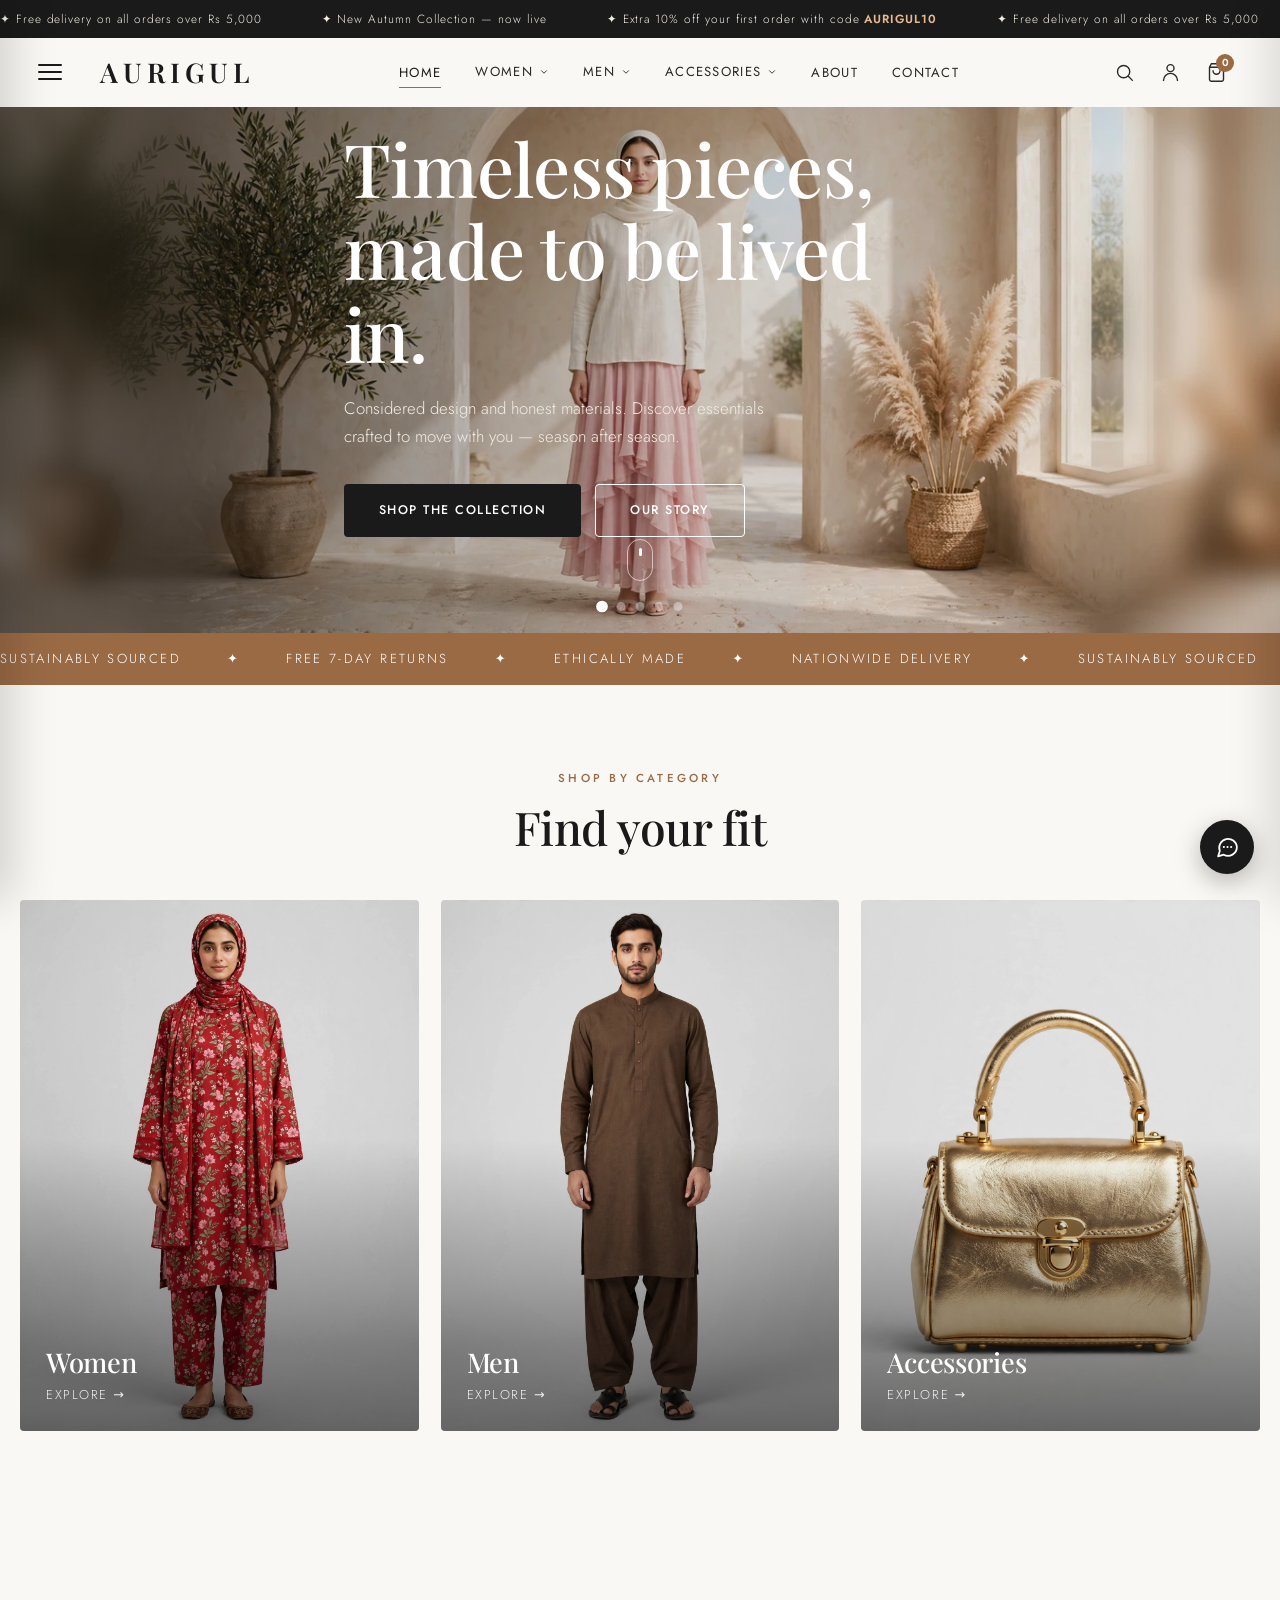
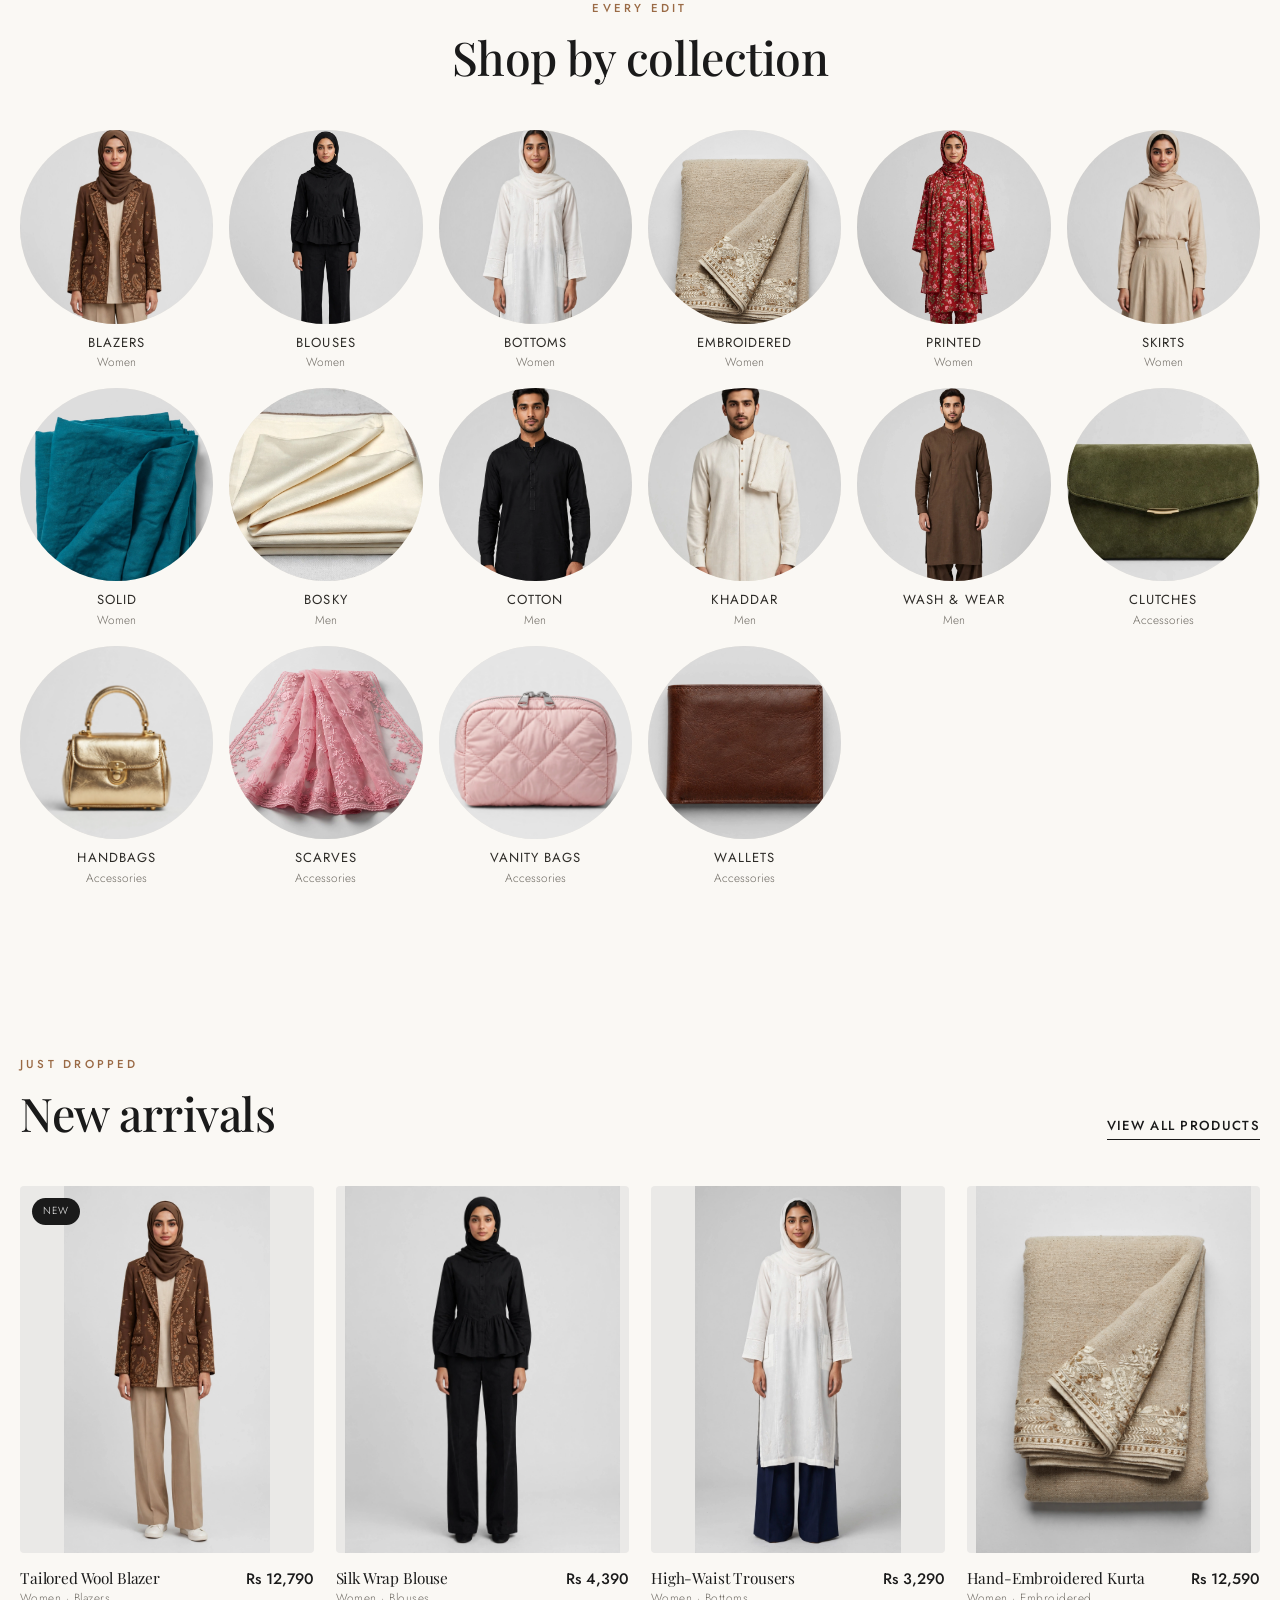
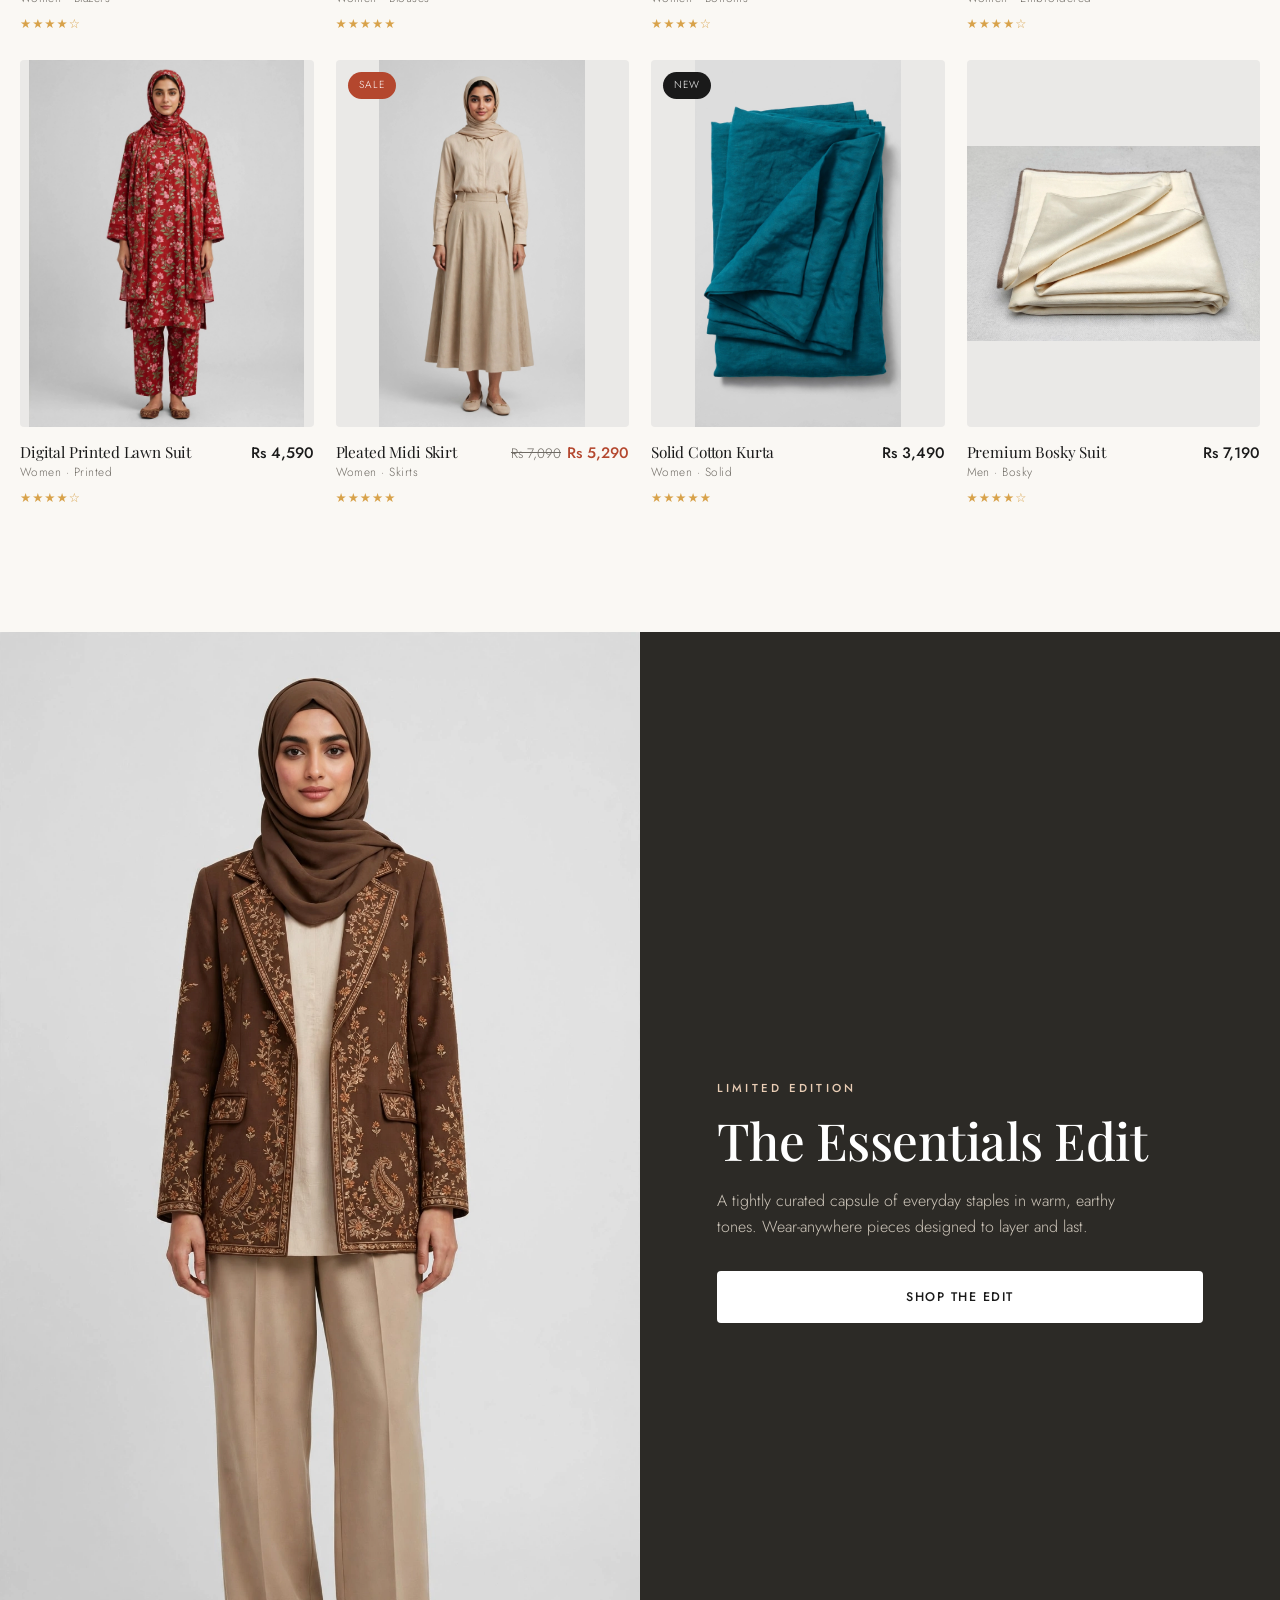
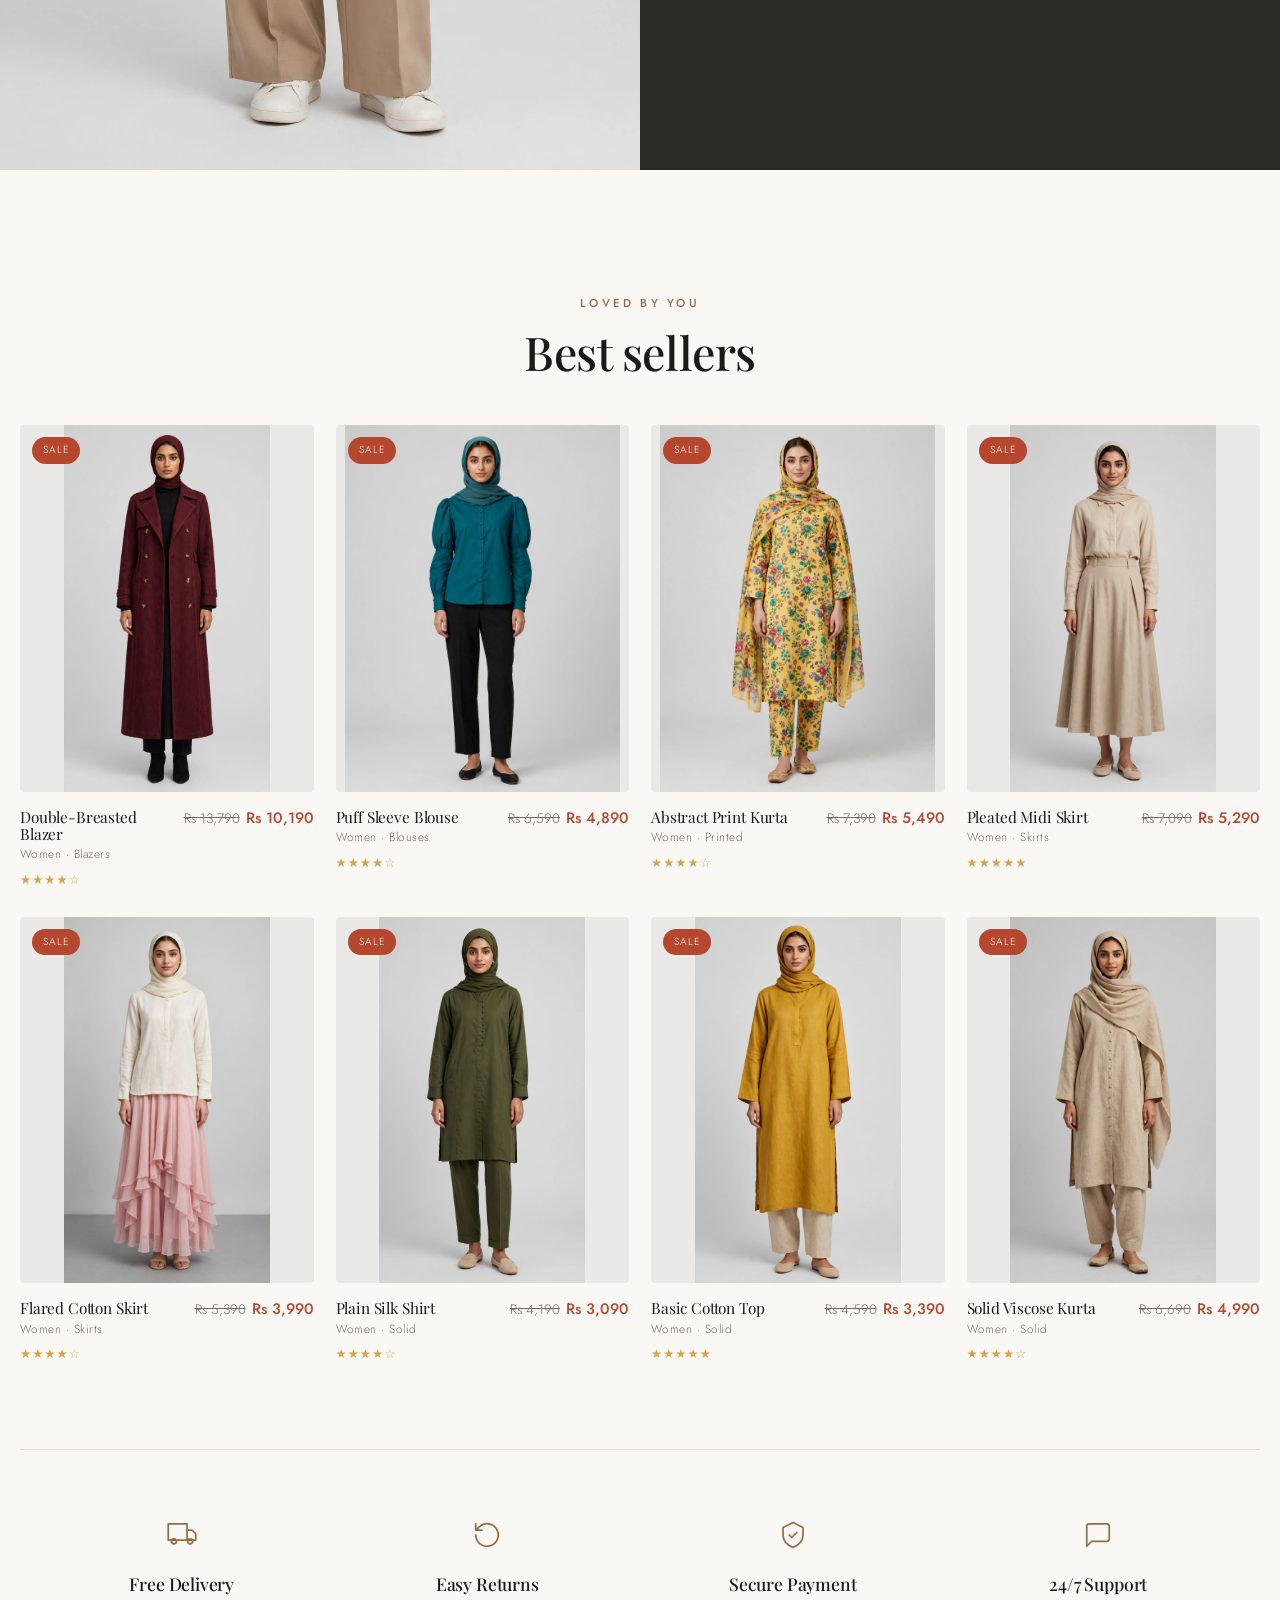
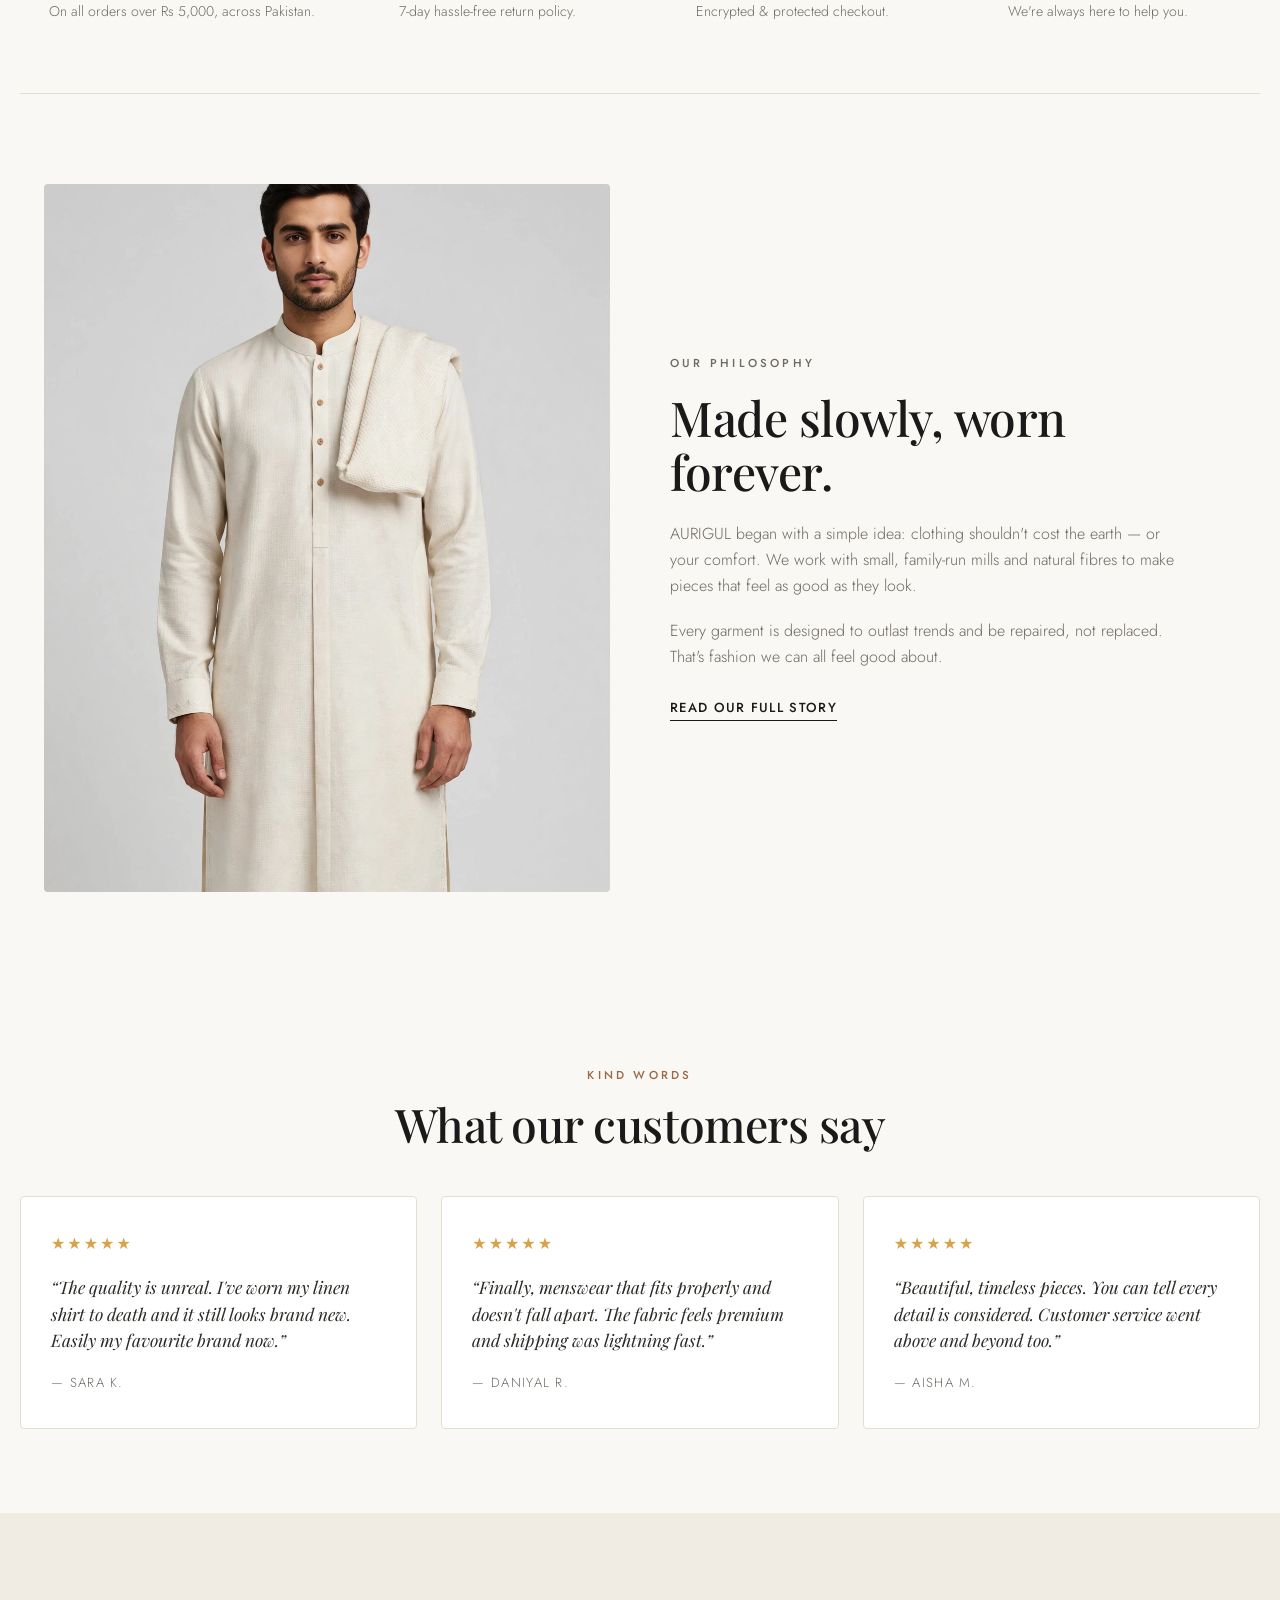
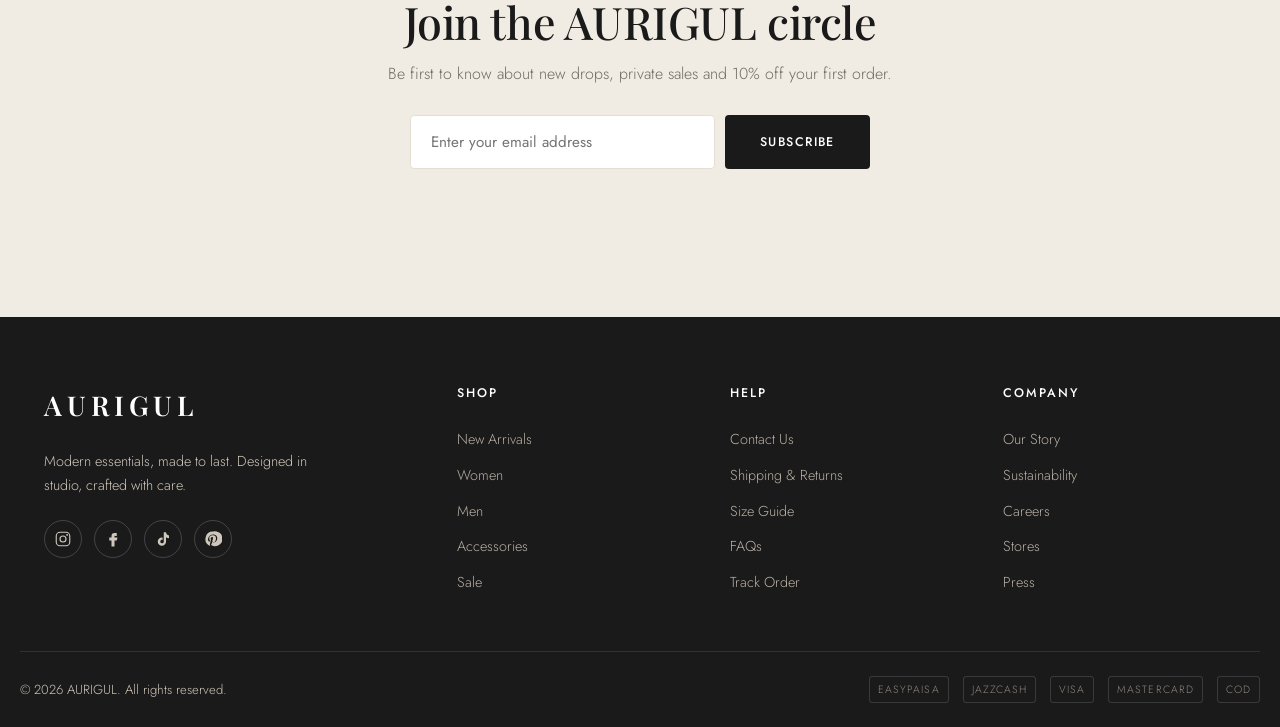
==== commit f5f8be4e: "changes" ====
--- a/index.html
+++ b/index.html
@@ -11,7 +11,7 @@
   <link rel="preconnect" href="https://fonts.gstatic.com" crossorigin />
   <link href="https://fonts.googleapis.com/css2?family=Jost:wght@300;400;500;600&family=Playfair+Display:ital,wght@0,400;0,500;0,600;0,700;1,400;1,500&display=swap" rel="stylesheet" />
 
-  <link rel="stylesheet" href="css/style.css?v=4" />
+  <link rel="stylesheet" href="css/style.css?v=27" />
   <link rel="icon" href="data:image/svg+xml,<svg xmlns='http://www.w3.org/2000/svg' viewBox='0 0 100 100'><text y='.9em' font-size='90' font-family='serif'>A</text></svg>" />
 </head>
 <body>
@@ -41,9 +41,9 @@
 
       <ul class="nav__menu" id="navMenu">
         <li><a href="index.html" class="nav__link active">Home</a></li>
-        <li><a href="shop.html" class="nav__link">Shop</a></li>
         <li><a href="shop.html?cat=Women" class="nav__link">Women</a></li>
         <li><a href="shop.html?cat=Men" class="nav__link">Men</a></li>
+        <li><a href="shop.html?cat=Accessories" class="nav__link">Accessories</a></li>
         <li><a href="about.html" class="nav__link">About</a></li>
         <li><a href="contact.html" class="nav__link">Contact</a></li>
       </ul>
@@ -75,29 +75,122 @@
       </form>
       <div class="search-box__tags">
         <span>Popular:</span>
-        <a href="shop.html">Linen shirts</a>
-        <a href="shop.html">Oversized tees</a>
-        <a href="shop.html">Denim</a>
-        <a href="shop.html">Knitwear</a>
+        <a href="shop.html?cat=Women&sub=embroidered">Embroidered</a>
+        <a href="shop.html?cat=Women&sub=printed">Printed lawn</a>
+        <a href="shop.html?cat=Men&sub=khaddar">Khaddar</a>
+        <a href="shop.html?cat=Accessories&sub=handbags">Handbags</a>
       </div>
     </div>
     <button class="search-close" id="searchClose" aria-label="Close search">&times;</button>
   </div>
 
-  <!-- ===== Hero ===== -->
-  <section class="hero">
-    <div class="hero__media">
-      <img src="https://images.unsplash.com/photo-1490481651871-ab68de25d43d?auto=format&fit=crop&w=1600&q=80" alt="Model wearing the new AURIGUL collection" loading="eager" />
-    </div>
-    <div class="hero__content container">
-      <p class="hero__eyebrow reveal">Autumn / Winter 2026</p>
-      <h1 class="hero__title reveal">Timeless pieces,<br />made to be lived in.</h1>
-      <p class="hero__text reveal">Considered design and honest materials. Discover essentials crafted to move with you — season after season.</p>
-      <div class="hero__cta reveal">
-        <a href="shop.html" class="btn btn--dark">Shop the collection</a>
-        <a href="about.html" class="btn btn--ghost">Our story</a>
-      </div>
-    </div>
+  <!-- ===== Hero slider ===== -->
+  <section class="hero" id="hero" aria-roledescription="carousel" aria-label="Featured collections">
+    <div class="hero__slides">
+      <article class="hero__slide is-active" role="group" aria-roledescription="slide" aria-label="1 of 5">
+        <div class="hero__media">
+          <picture>
+            <source media="(max-width: 860px)" srcset="images/banners/home/home-01-m.webp" />
+            <img src="images/banners/home/home-01.webp" alt="Model wearing the new AURIGUL autumn collection" loading="eager" fetchpriority="high"  />
+          </picture>
+        </div>
+        <div class="hero__content container">
+          <p class="hero__eyebrow">Autumn / Winter 2026</p>
+          <h1 class="hero__title">Timeless pieces,<br />made to be lived in.</h1>
+          <p class="hero__text">Considered design and honest materials. Discover essentials crafted to move with you — season after season.</p>
+          <div class="hero__cta">
+            <a href="shop.html" class="btn btn--dark">Shop the collection</a>
+            <a href="about.html" class="btn btn--ghost">Our story</a>
+          </div>
+        </div>
+      </article>
+      <article class="hero__slide" role="group" aria-roledescription="slide" aria-label="2 of 5" aria-hidden="true">
+        <div class="hero__media">
+          <picture>
+            <source media="(max-width: 860px)" srcset="images/banners/home/home-02-m.webp" />
+            <img src="images/banners/home/home-02.webp" alt="Hand-embroidered kurta from the AURIGUL women's line" fetchpriority="low"  />
+          </picture>
+        </div>
+        <div class="hero__content container">
+          <p class="hero__eyebrow">Women · Embroidered</p>
+          <h1 class="hero__title">Thread by thread,<br />worked by hand.</h1>
+          <p class="hero__text">Panels embroidered over days, not minutes — the detail you notice long after the first wear.</p>
+          <div class="hero__cta">
+            <a href="shop.html?cat=Women&sub=embroidered" class="btn btn--dark">Shop embroidered</a>
+            <a href="shop.html?cat=Women" class="btn btn--ghost">All women</a>
+          </div>
+        </div>
+      </article>
+      <article class="hero__slide" role="group" aria-roledescription="slide" aria-label="3 of 5" aria-hidden="true">
+        <div class="hero__media">
+          <picture>
+            <source media="(max-width: 860px)" srcset="images/banners/home/home-03-m.webp" />
+            <img src="images/banners/home/home-03.webp" alt="Man wearing an AURIGUL khaddar kurta" fetchpriority="low"  />
+          </picture>
+        </div>
+        <div class="hero__content container">
+          <p class="hero__eyebrow">Men · Khaddar</p>
+          <h1 class="hero__title">Tailored to be<br />worn every day.</h1>
+          <p class="hero__text">Breathable khaddar, cut clean and finished properly. Built for the long season.</p>
+          <div class="hero__cta">
+            <a href="shop.html?cat=Men&sub=khaddar" class="btn btn--dark">Shop khaddar</a>
+            <a href="shop.html?cat=Men" class="btn btn--ghost">All men</a>
+          </div>
+        </div>
+      </article>
+      <article class="hero__slide" role="group" aria-roledescription="slide" aria-label="4 of 5" aria-hidden="true">
+        <div class="hero__media">
+          <picture>
+            <source media="(max-width: 860px)" srcset="images/banners/home/home-04-m.webp" />
+            <img src="images/banners/home/home-04.webp" alt="AURIGUL wash and wear shirting for men" fetchpriority="low"  />
+          </picture>
+        </div>
+        <div class="hero__content container">
+          <p class="hero__eyebrow">Men · Wash &amp; Wear</p>
+          <h1 class="hero__title">Crisp all day,<br />with no fuss.</h1>
+          <p class="hero__text">Wash-and-wear shirting that holds its shape from morning to last light. Easy care, sharp finish.</p>
+          <div class="hero__cta">
+            <a href="shop.html?cat=Men&sub=wash-and-wear" class="btn btn--dark">Shop wash &amp; wear</a>
+            <a href="shop.html?cat=Men" class="btn btn--ghost">All men</a>
+          </div>
+        </div>
+      </article>
+      <article class="hero__slide" role="group" aria-roledescription="slide" aria-label="5 of 5" aria-hidden="true">
+        <div class="hero__media">
+          <picture>
+            <source media="(max-width: 860px)" srcset="images/banners/home/home-05-m.webp" />
+            <img src="images/banners/home/home-05.webp" alt="AURIGUL leather handbag" fetchpriority="low"  />
+          </picture>
+        </div>
+        <div class="hero__content container">
+          <p class="hero__eyebrow">Accessories · Handbags</p>
+          <h1 class="hero__title">The piece that<br />finishes the look.</h1>
+          <p class="hero__text">Bags, scarves and small leather goods — quiet shapes that carry a whole outfit.</p>
+          <div class="hero__cta">
+            <a href="shop.html?cat=Accessories&sub=handbags" class="btn btn--dark">Shop handbags</a>
+            <a href="shop.html?cat=Accessories" class="btn btn--ghost">All accessories</a>
+          </div>
+        </div>
+      </article>
+    </div>
+
+    <div class="hero__dots" id="heroDots">
+        <button type="button" class="hero__dot is-active" data-go="0" aria-label="Go to slide 1"></button>
+        <button type="button" class="hero__dot" data-go="1" aria-label="Go to slide 2"></button>
+        <button type="button" class="hero__dot" data-go="2" aria-label="Go to slide 3"></button>
+        <button type="button" class="hero__dot" data-go="3" aria-label="Go to slide 4"></button>
+        <button type="button" class="hero__dot" data-go="4" aria-label="Go to slide 5"></button>
+    </div>
+
+    <div class="hero__arrows">
+      <button type="button" class="hero__arrow" data-step="-1" aria-label="Previous slide">
+        <svg viewBox="0 0 24 24" width="20" height="20"><path d="M15 4l-8 8 8 8" fill="none" stroke="currentColor" stroke-width="1.6" stroke-linecap="round" stroke-linejoin="round"/></svg>
+      </button>
+      <button type="button" class="hero__arrow" data-step="1" aria-label="Next slide">
+        <svg viewBox="0 0 24 24" width="20" height="20"><path d="M9 4l8 8-8 8" fill="none" stroke="currentColor" stroke-width="1.6" stroke-linecap="round" stroke-linejoin="round"/></svg>
+      </button>
+    </div>
+
     <a href="#new-arrivals" class="hero__scroll" aria-label="Scroll down">
       <span></span>
     </a>
@@ -125,27 +218,36 @@
     </div>
     <div class="categories">
       <a href="shop.html?cat=Women" class="cat-card reveal">
-        <img src="https://images.unsplash.com/photo-1483985988355-763728e1935b?auto=format&fit=crop&w=800&q=80" alt="Women's collection" loading="lazy" />
+        <img src="images/women/printed/printed-01.webp" alt="Women's collection" loading="lazy" />
         <div class="cat-card__body">
           <h3>Women</h3>
           <span class="cat-card__link">Explore →</span>
         </div>
       </a>
       <a href="shop.html?cat=Men" class="cat-card reveal">
-        <img src="https://images.unsplash.com/photo-1516257984-b1b4d707412e?auto=format&fit=crop&w=800&q=80" alt="Men's collection" loading="lazy" />
+        <img src="images/men/wash-and-wear/wash-and-wear-01.webp" alt="Men's collection" loading="lazy" />
         <div class="cat-card__body">
           <h3>Men</h3>
           <span class="cat-card__link">Explore →</span>
         </div>
       </a>
       <a href="shop.html?cat=Accessories" class="cat-card reveal">
-        <img src="https://images.unsplash.com/photo-1492707892479-7bc8d5a4ee93?auto=format&fit=crop&w=800&q=80" alt="Accessories collection" loading="lazy" />
+        <img src="images/accessories/handbags/handbags-01.webp" alt="Accessories collection" loading="lazy" />
         <div class="cat-card__body">
           <h3>Accessories</h3>
           <span class="cat-card__link">Explore →</span>
         </div>
       </a>
     </div>
+  </section>
+
+  <!-- ===== Shop by collection (subcategories) ===== -->
+  <section class="section container" id="collections">
+    <div class="section__head reveal">
+      <p class="eyebrow">Every edit</p>
+      <h2 class="section__title">Shop by collection</h2>
+    </div>
+    <div class="subcats" id="subcatGrid"><!-- Subcategories injected by JS --></div>
   </section>
 
   <!-- ===== New Arrivals (products) ===== -->
@@ -166,7 +268,7 @@
   <!-- ===== Collection banner ===== -->
   <section class="banner">
     <div class="banner__media">
-      <img src="https://images.unsplash.com/photo-1441984904996-e0b6ba687e04?auto=format&fit=crop&w=1400&q=80" alt="The essentials collection" loading="lazy" />
+      <img src="images/women/blazers/blazers-01.webp" alt="The essentials collection" loading="lazy" />
     </div>
     <div class="banner__content reveal">
       <p class="eyebrow eyebrow--light">Limited edition</p>
@@ -212,7 +314,7 @@
   <!-- ===== Brand story ===== -->
   <section class="story">
     <div class="story__media reveal">
-      <img src="https://images.unsplash.com/photo-1487222477894-8943e31ef7b2?auto=format&fit=crop&w=1000&q=80" alt="Inside the AURIGUL atelier" loading="lazy" />
+      <img src="images/men/khaddar/khaddar-01.webp" alt="Inside the AURIGUL atelier" loading="lazy" />
     </div>
     <div class="story__content reveal">
       <p class="eyebrow">Our philosophy</p>
@@ -332,7 +434,7 @@
   <!-- Toast -->
   <div class="toast" id="toast"></div>
 
-  <script src="js/main.js?v=4"></script>
-  <script src="js/chat.js?v=1"></script>
+  <script src="js/main.js?v=27"></script>
+  <script src="js/chat.js?v=27"></script>
 </body>
 </html>
--- a/css/style.css
+++ b/css/style.css
@@ -15,6 +15,7 @@
   --accent-dk: #7d5233;
   --light:     #ffffff;
   --sale:      #b4472e;
+  --photo:     #eae9e7;   /* studio backdrop tone behind product shots */
 
   /* Type */
   --serif: 'Playfair Display', Georgia, serif;
@@ -24,6 +25,7 @@
   --wrap: 1240px;
   --radius: 4px;
   --header-h: 68px;
+  --announce-h: 38px;
 
   /* Motion */
   --ease: cubic-bezier(.22,.61,.36,1);
@@ -90,11 +92,12 @@
 /* ---------- Announcement bar ---------- */
 .announcement {
   background: var(--ink); color: #f3ede4; overflow: hidden;
+  height: var(--announce-h);                   /* the hero subtracts this too */
   font-size: .74rem; letter-spacing: .08em;
 }
 .announcement__track {
   display: flex; gap: 60px; width: max-content;
-  padding: 9px 0; white-space: nowrap;
+  height: 100%; align-items: center; white-space: nowrap;
   animation: marquee 28s linear infinite;
 }
 .announcement__track strong { color: #e6b98f; font-weight: 600; }
@@ -185,18 +188,87 @@
 }
 
 /* ---------- Hero ---------- */
-.hero { position: relative; height: calc(100vh - var(--header-h)); min-height: 560px; max-height: 900px; display: flex; align-items: center; overflow: hidden; }
-.hero__media { position: absolute; inset: 0; z-index: -1; }
-.hero__media img { width: 100%; height: 100%; object-fit: cover; object-position: center 25%; }
+/* The band is shaped by `aspect-ratio`, not by the viewport height, so the
+   banner artwork lands in a frame it was actually drawn for. The ratios below
+   are the artwork's own dimensions — change them together, never one alone.
+   The clamps only bite on very short or very wide screens. */
+.hero { position: relative; aspect-ratio: 1350 / 555; min-height: 400px; max-height: 900px; overflow: hidden; }
+.hero__slides { position: absolute; inset: 0; }
+
+/* Slides are stacked and cross-faded; only the active one takes pointer events
+   so the buttons of a hidden slide can never be clicked or tabbed into. */
+.hero__slide {
+  position: absolute; inset: 0; display: flex; align-items: center;
+  padding-bottom: 118px;                       /* keeps the copy clear of the cue */
+  opacity: 0; visibility: hidden; pointer-events: none;
+  transition: opacity .7s var(--ease), visibility .7s var(--ease);
+}
+.hero__slide.is-active { opacity: 1; visibility: visible; pointer-events: auto; }
+
+.hero__media { position: absolute; inset: 0; z-index: 0; }
+/* <picture> is inline by default, which would collapse the img's 100% height */
+.hero__media picture { display: block; position: absolute; inset: 0; }
+.hero__media img { width: 100%; height: 100%; object-fit: cover; object-position: center center; }
 .hero__media::after { content: ""; position: absolute; inset: 0; background: linear-gradient(90deg, rgba(20,18,15,.55) 0%, rgba(20,18,15,.15) 55%, transparent 100%); }
-.hero__content { position: relative; color: #fff; max-width: 640px; }
+.hero__content { position: relative; z-index: 1; color: #fff; max-width: 640px; }
 .hero__eyebrow { font-size: .78rem; letter-spacing: .3em; text-transform: uppercase; color: #f0d8bf; margin-bottom: 20px; }
 .hero__title { font-size: clamp(2.4rem, 6vw, 4.6rem); font-weight: 500; margin-bottom: 22px; }
 .hero__text { font-size: 1.05rem; max-width: 460px; margin-bottom: 34px; color: #f2ece3; }
 .hero__cta { display: flex; flex-wrap: wrap; gap: 14px; }
+
+/* The copy slides up as its slide fades in, so a change of slide reads as a
+   change of story rather than just a change of picture. */
+.hero__slide.is-active .hero__eyebrow,
+.hero__slide.is-active .hero__title,
+.hero__slide.is-active .hero__text,
+.hero__slide.is-active .hero__cta { animation: heroIn .8s var(--ease) both; }
+.hero__slide.is-active .hero__title { animation-delay: .08s; }
+.hero__slide.is-active .hero__text  { animation-delay: .16s; }
+.hero__slide.is-active .hero__cta   { animation-delay: .24s; }
+@keyframes heroIn { from { opacity: 0; transform: translateY(22px); } to { opacity: 1; transform: none; } }
+
+/* ---- Slider controls ---- */
+/* Dots sit centred under the scroll cue, stacked with it in one column */
+.hero__dots {
+  position: absolute; left: 50%; transform: translateX(-50%); z-index: 3;
+  display: flex; gap: 10px;
+  bottom: 22px; pointer-events: none;
+}
+.hero__dot {
+  pointer-events: auto;
+  width: 9px; height: 9px; border-radius: 50%; border: 0; padding: 0; cursor: pointer;
+  background: rgba(255,255,255,.38); transition: background var(--t), transform var(--t);
+}
+.hero__dot:hover { background: rgba(255,255,255,.7); }
+.hero__dot.is-active { background: #fff; transform: scale(1.3); }
+
+/* One arrow against each outer edge, level with the middle of the band.
+   The wrapper only groups them in the markup — the buttons position themselves
+   against the hero, so `contents` keeps it out of the layout entirely. */
+.hero__arrows { display: contents; }
+/* Arrows stay out of the way: they flash for a beat on every slide change
+   (see `is-cueing`) and otherwise only appear once the pointer is on the band,
+   so the photography is never permanently covered by two buttons. */
+.hero__arrow {
+  position: absolute; top: 50%; transform: translateY(-50%); z-index: 3;
+  width: 46px; height: 46px; display: grid; place-items: center; cursor: pointer;
+  border: 1px solid rgba(255,255,255,.5); border-radius: 50%;
+  background: rgba(20,18,15,.22); color: #fff; backdrop-filter: blur(2px);
+  opacity: 0; visibility: hidden;
+  transition: opacity .4s var(--ease), visibility .4s var(--ease),
+              background var(--t), border-color var(--t), color var(--t);
+}
+.hero.is-cueing .hero__arrow,
+.hero:hover .hero__arrow,
+.hero__arrow:focus-visible { opacity: 1; visibility: visible; }
+.hero__arrow:hover { background: #fff; border-color: #fff; color: var(--ink); }
+.hero__arrow[data-step="-1"] { left: 20px; }
+.hero__arrow[data-step="1"]  { right: 20px; }
 .hero__cta .btn--ghost { color: #fff; }
 .hero__cta .btn--ghost:hover { background: #fff; color: var(--ink); }
-.hero__scroll { position: absolute; bottom: 26px; right: 28px; width: 26px; height: 42px; border: 1.5px solid rgba(255,255,255,.6); border-radius: 14px; display: grid; justify-items: center; padding-top: 8px; }
+/* Under this width the copy column reaches the edges — swipe and dots take over */
+@media (max-width: 760px) { .hero__arrow { display: none; } }
+.hero__scroll { position: absolute; bottom: 52px; left: 50%; transform: translateX(-50%); z-index: 3; width: 26px; height: 42px; border: 1.5px solid rgba(255,255,255,.6); border-radius: 14px; display: grid; justify-items: center; padding-top: 8px; }
 @media (max-width: 600px) { .hero__scroll { display: none; } }
 .hero__scroll span { width: 3px; height: 8px; background: #fff; border-radius: 3px; animation: scrolldot 1.6s infinite; }
 @keyframes scrolldot { 0%{opacity:0; transform: translateY(-4px);} 50%{opacity:1;} 100%{opacity:0; transform: translateY(10px);} }
@@ -214,7 +286,7 @@
 /* ---------- Categories ---------- */
 .categories { display: grid; grid-template-columns: repeat(3,1fr); gap: 22px; }
 .cat-card { position: relative; overflow: hidden; border-radius: var(--radius); aspect-ratio: 3/4; }
-.cat-card img { width: 100%; height: 100%; object-fit: cover; transition: transform .7s var(--ease); }
+.cat-card img { width: 100%; height: 100%; object-fit: cover; object-position: center 12%; transition: transform .7s var(--ease); }
 .cat-card::after { content: ""; position: absolute; inset: 0; background: linear-gradient(to top, rgba(0,0,0,.55), transparent 55%); }
 .cat-card:hover img { transform: scale(1.06); }
 .cat-card__body { position: absolute; left: 26px; bottom: 24px; z-index: 2; color: #fff; }
@@ -226,8 +298,10 @@
 .product { position: relative; }
 .product__media, .product__name { cursor: pointer; }
 .product__name:hover { color: var(--accent); }
-.product__media { position: relative; overflow: hidden; border-radius: var(--radius); background: var(--bg-alt); aspect-ratio: 3/4; margin-bottom: 14px; }
-.product__media img { width: 100%; height: 100%; object-fit: cover; transition: transform .7s var(--ease), opacity var(--t); }
+.product__media { position: relative; overflow: hidden; border-radius: var(--radius); background: var(--photo); aspect-ratio: 4/5; margin-bottom: 14px; }
+/* The catalogue mixes tall model shots with wide still-lifes, so `contain`
+   keeps every product whole and the tile tone matches the photo backdrop. */
+.product__media img { width: 100%; height: 100%; object-fit: contain; transition: transform .7s var(--ease), opacity var(--t); }
 .product:hover .product__media img { transform: scale(1.05); }
 .product__badge { position: absolute; top: 12px; left: 12px; z-index: 2; background: var(--ink); color: #fff; font-size: .64rem; letter-spacing: .1em; text-transform: uppercase; padding: 5px 11px; border-radius: 30px; }
 .product__badge--sale { background: var(--sale); }
@@ -253,7 +327,7 @@
 /* ---------- Collection banner ---------- */
 .banner { position: relative; display: grid; grid-template-columns: 1fr 1fr; min-height: 520px; margin: 40px 0; }
 .banner__media { position: relative; overflow: hidden; }
-.banner__media img { width: 100%; height: 100%; object-fit: cover; }
+.banner__media img { width: 100%; height: 100%; object-fit: cover; object-position: center 15%; }
 .banner__content { background: var(--charcoal); color: #f3ede4; display: flex; flex-direction: column; justify-content: center; padding: 70px clamp(28px,6vw,90px); }
 .banner__title { font-size: clamp(2rem, 4vw, 3.2rem); margin-bottom: 18px; color: #fff; }
 .banner__text { color: #cfc7bb; margin-bottom: 30px; max-width: 420px; }
@@ -267,7 +341,7 @@
 /* ---------- Story ---------- */
 .story { display: grid; grid-template-columns: 1fr 1fr; gap: 60px; align-items: center; padding: 90px 24px; max-width: var(--wrap); margin: 0 auto; }
 .story__media { overflow: hidden; border-radius: var(--radius); }
-.story__media img { width: 100%; aspect-ratio: 4/5; object-fit: cover; }
+.story__media img { width: 100%; aspect-ratio: 4/5; object-fit: cover; object-position: center 12%; }
 .story__title { font-size: clamp(1.9rem, 4vw, 3rem); margin-bottom: 22px; }
 .story__content p { color: var(--muted); margin-bottom: 18px; max-width: 520px; }
 .story__content .link-underline { margin-top: 8px; display: inline-block; }
@@ -320,7 +394,7 @@
 .cart-empty { text-align: center; color: var(--muted); padding: 70px 0; }
 .cart-empty svg { color: var(--line); margin: 0 auto 16px; }
 .cart-item { display: grid; grid-template-columns: 74px 1fr auto; gap: 14px; padding: 18px 0; border-bottom: 1px solid var(--line); }
-.cart-item__img { width: 74px; height: 92px; object-fit: cover; border-radius: 3px; background: var(--bg-alt); }
+.cart-item__img { width: 74px; height: 92px; object-fit: contain; border-radius: 3px; background: var(--photo); }
 .cart-item__name { font-size: .92rem; margin-bottom: 3px; }
 .cart-item__meta { font-size: .78rem; color: var(--muted); margin-bottom: 10px; }
 .qty { display: inline-flex; align-items: center; border: 1px solid var(--line); border-radius: 30px; }
@@ -352,25 +426,35 @@
 .page-hero {
   position: relative; overflow: hidden;
   background-color: var(--charcoal);          /* fallback if image can't load */
-  background-size: cover; background-position: center;
-  padding: 100px 24px 108px; text-align: center; color: #fff;
+  background-size: cover; background-position: center center;
+  aspect-ratio: 1350 / 465; min-height: 300px; max-height: 800px;
+  display: flex; flex-direction: column; align-items: center; justify-content: center;
+  padding: 110px 24px; text-align: center; color: #fff;
 }
 .page-hero::before {
-  content: ""; position: absolute; inset: 0; z-index: 0;
+  content: ""; position: absolute; inset: 0; z-index: 1;
   background: linear-gradient(rgba(20,18,15,.45), rgba(20,18,15,.6));
 }
-.page-hero > * { position: relative; z-index: 1; }
-.page-hero h1 { font-size: clamp(2.1rem, 5vw, 3.4rem); margin-bottom: 10px; color: #fff; }
-.breadcrumb { font-size: .8rem; letter-spacing: .08em; color: var(--muted); text-transform: uppercase; }
-.breadcrumb a:hover { color: var(--accent); }
-.page-hero .breadcrumb { color: rgba(255,255,255,.82); }
-.page-hero .breadcrumb a:hover { color: #fff; }
+.page-hero > * { position: relative; z-index: 2; }
+/* One photo fills the band. Declared after `.page-hero > *` so it keeps its
+   absolute positioning. The band is far wider than the model shots, so the
+   crop is anchored near the top: measured against the source photos, the head
+   starts around 3-4% down, and 4% keeps it whole while the title sits clear
+   below the face. */
+.page-hero > .page-hero__img {
+  position: absolute; inset: 0; z-index: 0;
+  width: 100%; height: 100%;
+  object-fit: cover; object-position: center 4%;
+}
+/* Banner artwork and accessory still-lifes are landscape — centre them */
+.page-hero > .page-hero__img--wide { object-position: center center; }
+.page-hero h1 { font-size: clamp(2.1rem, 5vw, 3.4rem); margin-bottom: 0; color: #fff; }
 
 /* Per-page hero images */
-.page-hero--shop    { background-image: url('https://images.unsplash.com/photo-1441984904996-e0b6ba687e04?auto=format&fit=crop&w=1600&q=80'); }
-.page-hero--about   { background-image: url('https://images.unsplash.com/photo-1487222477894-8943e31ef7b2?auto=format&fit=crop&w=1600&q=80'); }
-.page-hero--contact { background-image: url('https://images.unsplash.com/photo-1556740738-b6a63e27c4df?auto=format&fit=crop&w=1600&q=80'); }
-.page-hero--account { background-image: url('https://images.unsplash.com/photo-1441986300917-64674bd600d8?auto=format&fit=crop&w=1600&q=80'); }
+.page-hero--shop    { background-image: url('../images/banners/home/home-01.webp'); }
+.page-hero--about   { background-image: url('../images/banners/women/embroidered.webp'); }
+.page-hero--contact { background-image: url('../images/banners/accessories/handbags.webp'); }
+.page-hero--account { background-image: url('../images/banners/women/solid.webp'); }
 
 /* ---------- Shop layout — filters live in a slide-in drawer at all sizes ---------- */
 .shop { padding: 34px 0 90px; }
@@ -398,8 +482,35 @@
 .filter-list button.active::before, .filter-list a.active::before { content: "— "; color: var(--accent); }
 /* Category list reads like a nav menu — uppercase, roomy */
 .filter-list--cats button, .filter-list--cats a { text-transform: uppercase; font-size: .9rem; letter-spacing: .07em; padding: 10px 0; }
-.shop__bar { display: flex; justify-content: space-between; align-items: center; margin-bottom: 26px; }
-.shop__count { font-size: .9rem; color: var(--muted); }
+
+/* Category groups in the drawer — tap the + to drop the subcategories open */
+.menu-acc { margin-top: 22px; border-top: 1px solid var(--line); }
+.menu-acc__item { border-bottom: 1px solid var(--line); }
+.menu-acc__head {
+  display: flex; align-items: center; justify-content: space-between; gap: 14px;
+  width: 100%; padding: 16px 0; background: none; border: 0; cursor: pointer;
+  font-family: var(--sans); font-size: .9rem; font-weight: 500;
+  letter-spacing: .09em; text-transform: uppercase; text-align: left;
+  color: var(--ink); transition: color var(--t);
+}
+.menu-acc__head:hover { color: var(--accent); }
+.menu-acc__icon { position: relative; flex: none; width: 14px; height: 14px; }
+.menu-acc__icon::before, .menu-acc__icon::after {
+  content: ""; position: absolute; top: 50%; left: 50%; background: currentColor;
+  transform: translate(-50%, -50%);
+  transition: transform .3s var(--ease), opacity .3s var(--ease);
+}
+.menu-acc__icon::before { width: 13px; height: 1.5px; }          /* the bar of the + */
+.menu-acc__icon::after  { width: 1.5px; height: 13px; }          /* rotates away to leave a − */
+.menu-acc__item.open .menu-acc__icon::after { transform: translate(-50%, -50%) rotate(90deg); opacity: 0; }
+/* Height is driven from JS so the panel animates to whatever its list measures;
+   the wrapper keeps the list's own padding from leaking out while collapsed. */
+.menu-acc__panel { height: 0; overflow: hidden; transition: height .35s var(--ease); }
+.menu-acc__clip { min-height: 0; }
+.menu-acc__panel .filter-list { padding-bottom: 10px; }
+.menu-acc__panel .filter-list a { padding: 9px 0 9px 14px; font-size: .85rem; color: var(--muted); }
+.menu-acc__panel .filter-list a:hover { color: var(--ink); }
+.shop__bar { display: flex; justify-content: flex-end; align-items: center; margin-bottom: 26px; }
 .shop__sort { border: 1px solid var(--line); border-radius: var(--radius); padding: 10px 16px; font-size: .88rem; background: #fff; color: var(--ink); outline: none; }
 
 /* Hamburger menu (in the navbar, on the far left, then a gap, then the AURIGUL logo) */
@@ -446,7 +557,7 @@
 
 /* ---------- Account / Auth (split image + form) ---------- */
 .auth { display: grid; grid-template-columns: 1fr 1fr; min-height: 640px; }
-.auth__media { background-color: var(--charcoal); background-size: cover; background-position: center; min-height: 100%; }
+.auth__media { background-color: var(--charcoal); background-size: cover; background-position: center 12%; min-height: 100%; }
 .auth__panel { display: flex; align-items: center; justify-content: center; padding: 64px 40px; }
 .auth__form { width: 100%; max-width: 380px; }
 .auth__title { text-align: center; font-family: var(--sans); font-size: 1rem; font-weight: 600; letter-spacing: .18em; text-transform: uppercase; margin-bottom: 24px; }
@@ -497,7 +608,7 @@
 .summary { background: var(--bg-alt); border: 1px solid var(--line); border-radius: var(--radius); padding: 26px; position: sticky; top: 90px; }
 .summary h3 { margin: 0 0 8px; }
 .summary-item { display: grid; grid-template-columns: 54px 1fr auto; gap: 12px; padding: 12px 0; border-bottom: 1px solid var(--line); align-items: center; }
-.summary-item img { width: 54px; height: 68px; object-fit: cover; border-radius: 3px; background: #fff; }
+.summary-item img { width: 54px; height: 68px; object-fit: contain; border-radius: 3px; background: var(--photo); }
 .summary-item__name { font-size: .9rem; }
 .summary-item__qty { font-size: .78rem; color: var(--muted); margin-top: 2px; }
 .summary-item__price { font-size: .9rem; font-weight: 500; white-space: nowrap; }
@@ -565,7 +676,7 @@
 .chat-products { align-self: stretch; display: flex; flex-direction: column; gap: 8px; }
 .chat-product { display: grid; grid-template-columns: 46px 1fr auto; gap: 10px; align-items: center; background: #fff; border: 1px solid var(--line); border-radius: 12px; padding: 8px; transition: border-color var(--t), background var(--t); }
 .chat-product.selected { border-color: var(--ink); background: var(--bg-alt); }
-.chat-product img { width: 46px; height: 58px; object-fit: cover; border-radius: 6px; background: var(--bg-alt); }
+.chat-product img { width: 46px; height: 58px; object-fit: contain; border-radius: 6px; background: var(--photo); }
 .chat-product__name { font-size: .85rem; line-height: 1.25; }
 .chat-product__meta { font-size: .75rem; color: var(--muted); margin-top: 2px; }
 .chat-product__select { width: 30px; height: 30px; flex-shrink: 0; border-radius: 50%; border: 1px solid var(--line); background: #fff; font-size: 1.05rem; line-height: 1; color: var(--ink); display: grid; place-items: center; transition: all var(--t); }
@@ -641,8 +752,9 @@
   .newsletter__form .btn { width: 100%; }
   .footer__grid { grid-template-columns: 1fr 1fr; gap: 30px; }
   .footer__bottom { flex-direction: column; text-align: center; }
-  .hero { min-height: 520px; }
   .hero__media::after { background: linear-gradient(to top, rgba(20,18,15,.7), rgba(20,18,15,.2)); }
+  .hero__slide { padding-bottom: 84px; }
+  .hero__dots { bottom: 20px; }
   .about-stats { grid-template-columns: 1fr 1fr; gap: 30px 16px; }
   .form-grid .row2 { grid-template-columns: 1fr; }
   .auth { grid-template-columns: 1fr; min-height: 0; }
@@ -666,8 +778,8 @@
 }
 .pmodal.open .pmodal__dialog { transform: none; }
 .pmodal__close { position: absolute; top: 12px; right: 14px; z-index: 3; width: 38px; height: 38px; border-radius: 50%; background: rgba(255,255,255,.92); font-size: 1.7rem; line-height: 1; color: var(--ink); display: grid; place-items: center; box-shadow: 0 2px 10px rgba(0,0,0,.12); }
-.pmodal__media { position: relative; background: var(--bg-alt); }
-.pmodal__media img { width: 100%; height: 100%; object-fit: cover; aspect-ratio: 3/4; }
+.pmodal__media { position: relative; background: var(--photo); }
+.pmodal__media img { width: 100%; height: 100%; object-fit: contain; aspect-ratio: 3/4; }
 .pmodal__badge { position: absolute; top: 14px; left: 14px; z-index: 2; background: var(--ink); color: #fff; font-size: .64rem; letter-spacing: .1em; text-transform: uppercase; padding: 5px 11px; border-radius: 30px; }
 .pmodal__badge.sale { background: var(--sale); }
 .pmodal__badge:empty { display: none; }
@@ -691,7 +803,7 @@
 @media (max-width: 720px) {
   .pmodal { padding: 0; }
   .pmodal__dialog { grid-template-columns: 1fr; max-width: 520px; max-height: 100vh; height: 100%; border-radius: 0; }
-  .pmodal__media img { aspect-ratio: 16/11; }
+  .pmodal__media img { aspect-ratio: 4/3; }
   .pmodal__info { padding: 26px 22px 34px; }
   .pmodal__name { font-size: 1.5rem; }
 }
@@ -701,3 +813,111 @@
   * { animation-duration: .001ms !important; animation-iteration-count: 1 !important; transition-duration: .001ms !important; scroll-behavior: auto !important; }
   .reveal { opacity: 1; transform: none; }
 }
+
+/* =========================================================
+   Category popups in the top nav (Women / Men / Accessories)
+   ========================================================= */
+.nav__menu { align-items: center; }
+.nav__item { position: relative; }
+.nav__item--drop > .nav__link { display: inline-flex; align-items: center; gap: 6px; cursor: pointer; }
+.nav__caret { transition: transform var(--t); }
+.nav__item--drop.open > .nav__link .nav__caret { transform: rotate(180deg); }
+
+.dropdown {
+  position: absolute; top: 100%; margin-top: 16px; left: 50%;
+  transform: translate(-50%, 8px);
+  min-width: 236px; z-index: 130;
+  background: var(--light); border: 1px solid var(--line); border-radius: 10px;
+  box-shadow: 0 18px 44px rgba(26,20,12,.14);
+  padding: 14px 10px 10px;
+  opacity: 0; visibility: hidden; pointer-events: none;
+  transition: opacity var(--t), transform var(--t), visibility var(--t);
+}
+.dropdown::before {
+  content: ""; position: absolute; top: -6px; left: 50%; margin-left: -5px;
+  width: 11px; height: 11px; background: var(--light);
+  border-left: 1px solid var(--line); border-top: 1px solid var(--line);
+  transform: rotate(45deg);
+}
+.nav__item--drop.open .dropdown {
+  opacity: 1; visibility: visible; pointer-events: auto; transform: translate(-50%, 0);
+}
+/* Invisible bridge over the gap so the popup survives the trip from link to panel */
+.nav__item--drop.open::after { content: ""; position: absolute; left: 0; right: 0; top: 100%; height: 18px; }
+.dropdown__title {
+  font-size: .66rem; letter-spacing: .16em; text-transform: uppercase;
+  color: var(--muted); padding: 0 12px 9px;
+}
+.dropdown__list a {
+  display: block; padding: 9px 12px; border-radius: 6px;
+  font-size: .9rem; color: var(--charcoal);
+  transition: background var(--t), color var(--t);
+}
+.dropdown__list a:hover,
+.dropdown__list a.active { background: var(--bg-alt); color: var(--ink); }
+.dropdown__list a.active { font-weight: 500; }
+.dropdown__all {
+  display: block; margin-top: 9px; padding: 11px 12px 4px;
+  border-top: 1px solid var(--line);
+  font-size: .72rem; letter-spacing: .12em; text-transform: uppercase; color: var(--accent);
+}
+.dropdown__all:hover { color: var(--accent-dk); }
+
+/* Subcategory chips on the shop page */
+/* Subcategory tiles on the home page */
+.subcats { display: grid; grid-template-columns: repeat(6, 1fr); gap: 16px; }
+.subcat { display: block; text-align: center; }
+.subcat__media {
+  aspect-ratio: 1/1; border-radius: 50%; overflow: hidden;
+  background: var(--bg-alt); margin-bottom: 12px;
+}
+.subcat__media img { width: 100%; height: 100%; object-fit: cover; object-position: center 10%; transition: transform .7s var(--ease); }
+.subcat:hover .subcat__media img { transform: scale(1.08); }
+.subcat h4 {
+  font-family: var(--sans); font-size: .82rem; letter-spacing: .08em;
+  text-transform: uppercase; color: var(--charcoal); font-weight: 400;
+}
+.subcat:hover h4 { color: var(--accent); }
+.subcat span { display: block; font-size: .74rem; color: var(--muted); margin-top: 2px; }
+
+@media (max-width: 1024px) {
+  .subcats { grid-template-columns: repeat(4, 1fr); }
+}
+
+@media (max-width: 860px) {
+  /* Inside the slide-in mobile nav the popup becomes an accordion */
+  .nav__menu { align-items: stretch; overflow-y: auto; }
+  .nav__item--drop > .nav__link { display: flex; justify-content: space-between; width: 100%; }
+  .dropdown {
+    position: static; transform: none; min-width: 0;
+    opacity: 1; visibility: visible; pointer-events: auto;
+    background: transparent; border: 0; box-shadow: none;
+    padding: 0; max-height: 0; overflow: hidden;
+    transition: max-height .35s var(--ease);
+  }
+  .dropdown::before { display: none; }
+  .nav__item--drop.open .dropdown { transform: none; margin-top: 0; max-height: 640px; padding-bottom: 12px; }
+  .nav__item--drop.open::after { display: none; }
+  .dropdown__title { display: none; }
+  .dropdown__list li { border-bottom: 0; }
+  .dropdown__list a { padding: 10px 14px; font-size: .88rem; }
+  .dropdown__all { border-top: 0; margin-top: 2px; padding: 8px 14px 2px; }
+  .subcats { grid-template-columns: repeat(3, 1fr); }
+}
+
+@media (max-width: 600px) {
+  .subcats { grid-template-columns: repeat(3, 1fr); gap: 12px; }
+}
+
+/* Page hero: shorter band on narrower screens */
+@media (max-width: 1024px) {
+  .page-hero { padding: 90px 24px; }
+}
+/* Below 860px both bands switch to the portrait crop, so they switch shape too. */
+@media (max-width: 860px) {
+  .hero      { aspect-ratio: 3 / 4; min-height: 0; max-height: none; }
+  .page-hero { aspect-ratio: 5 / 4; min-height: 0; max-height: none; padding: 74px 20px; }
+}
+@media (max-width: 600px) {
+  .page-hero { padding: 60px 18px; }
+}
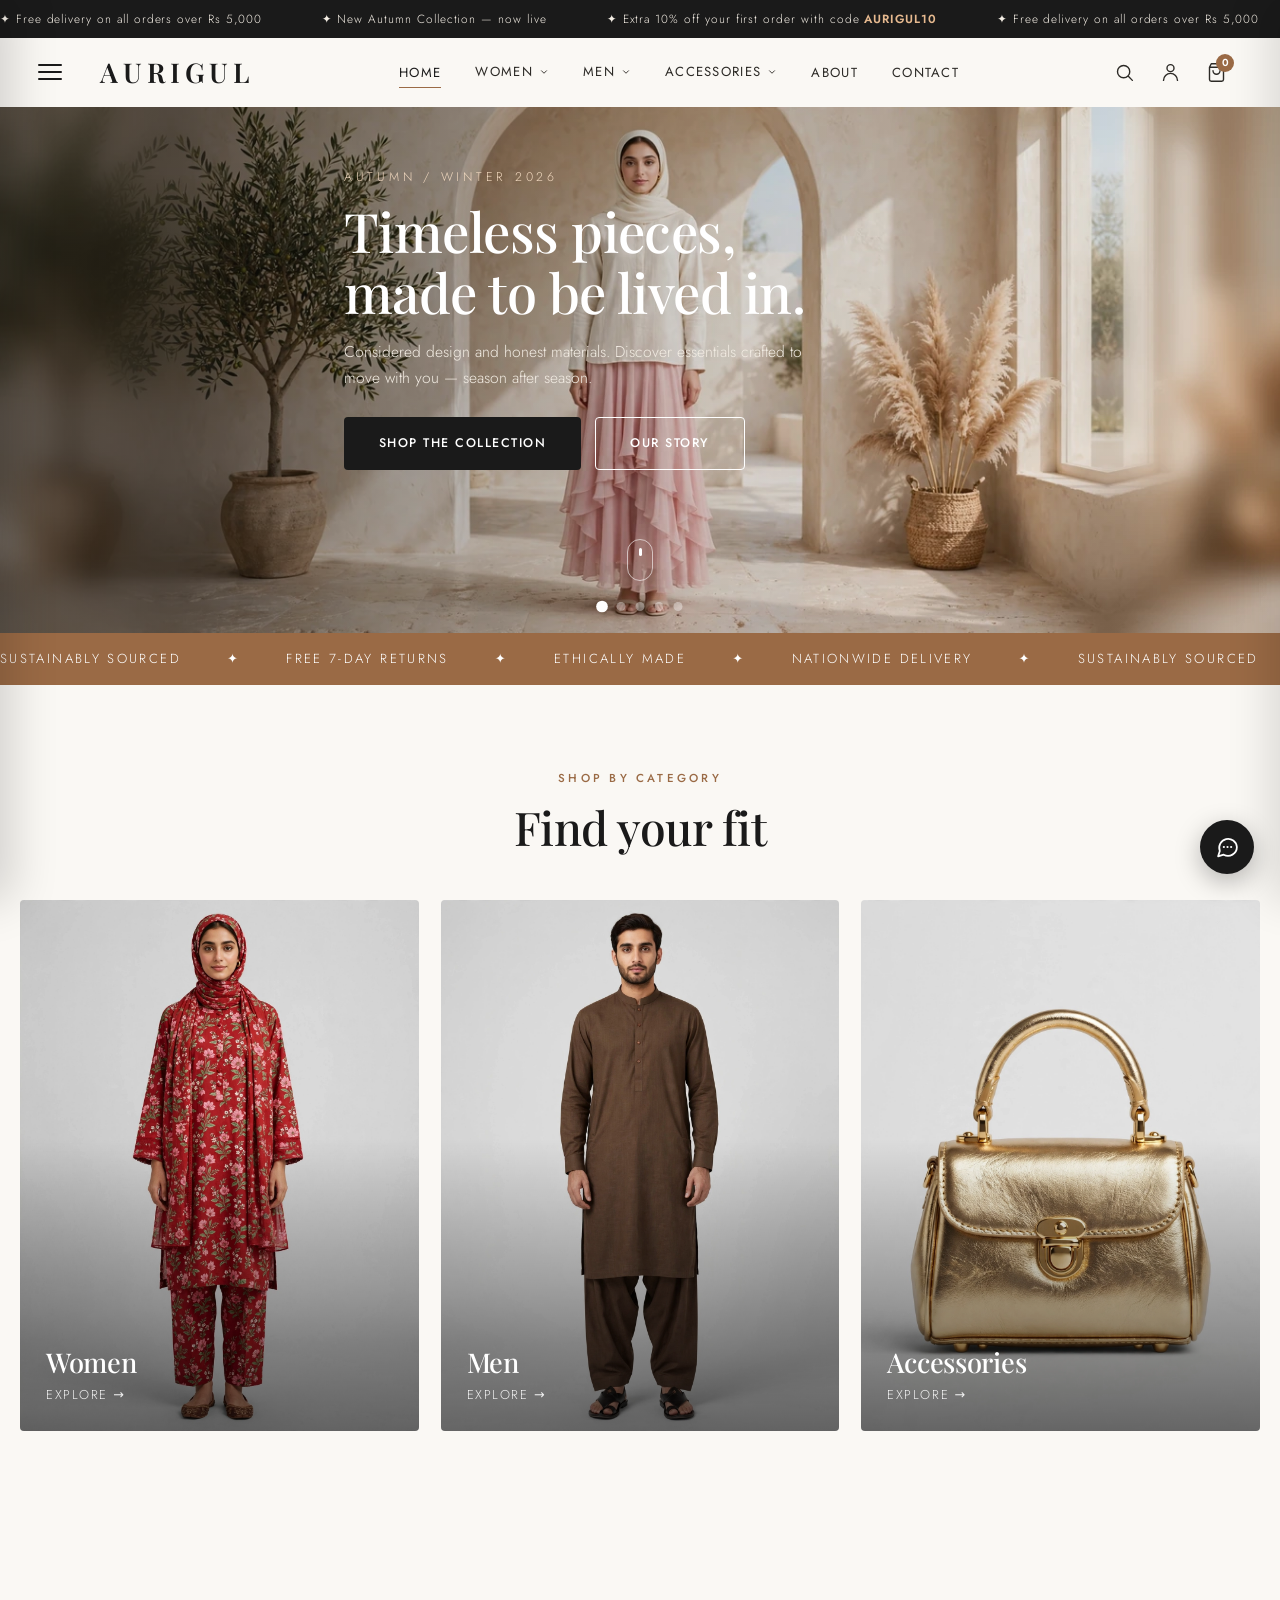
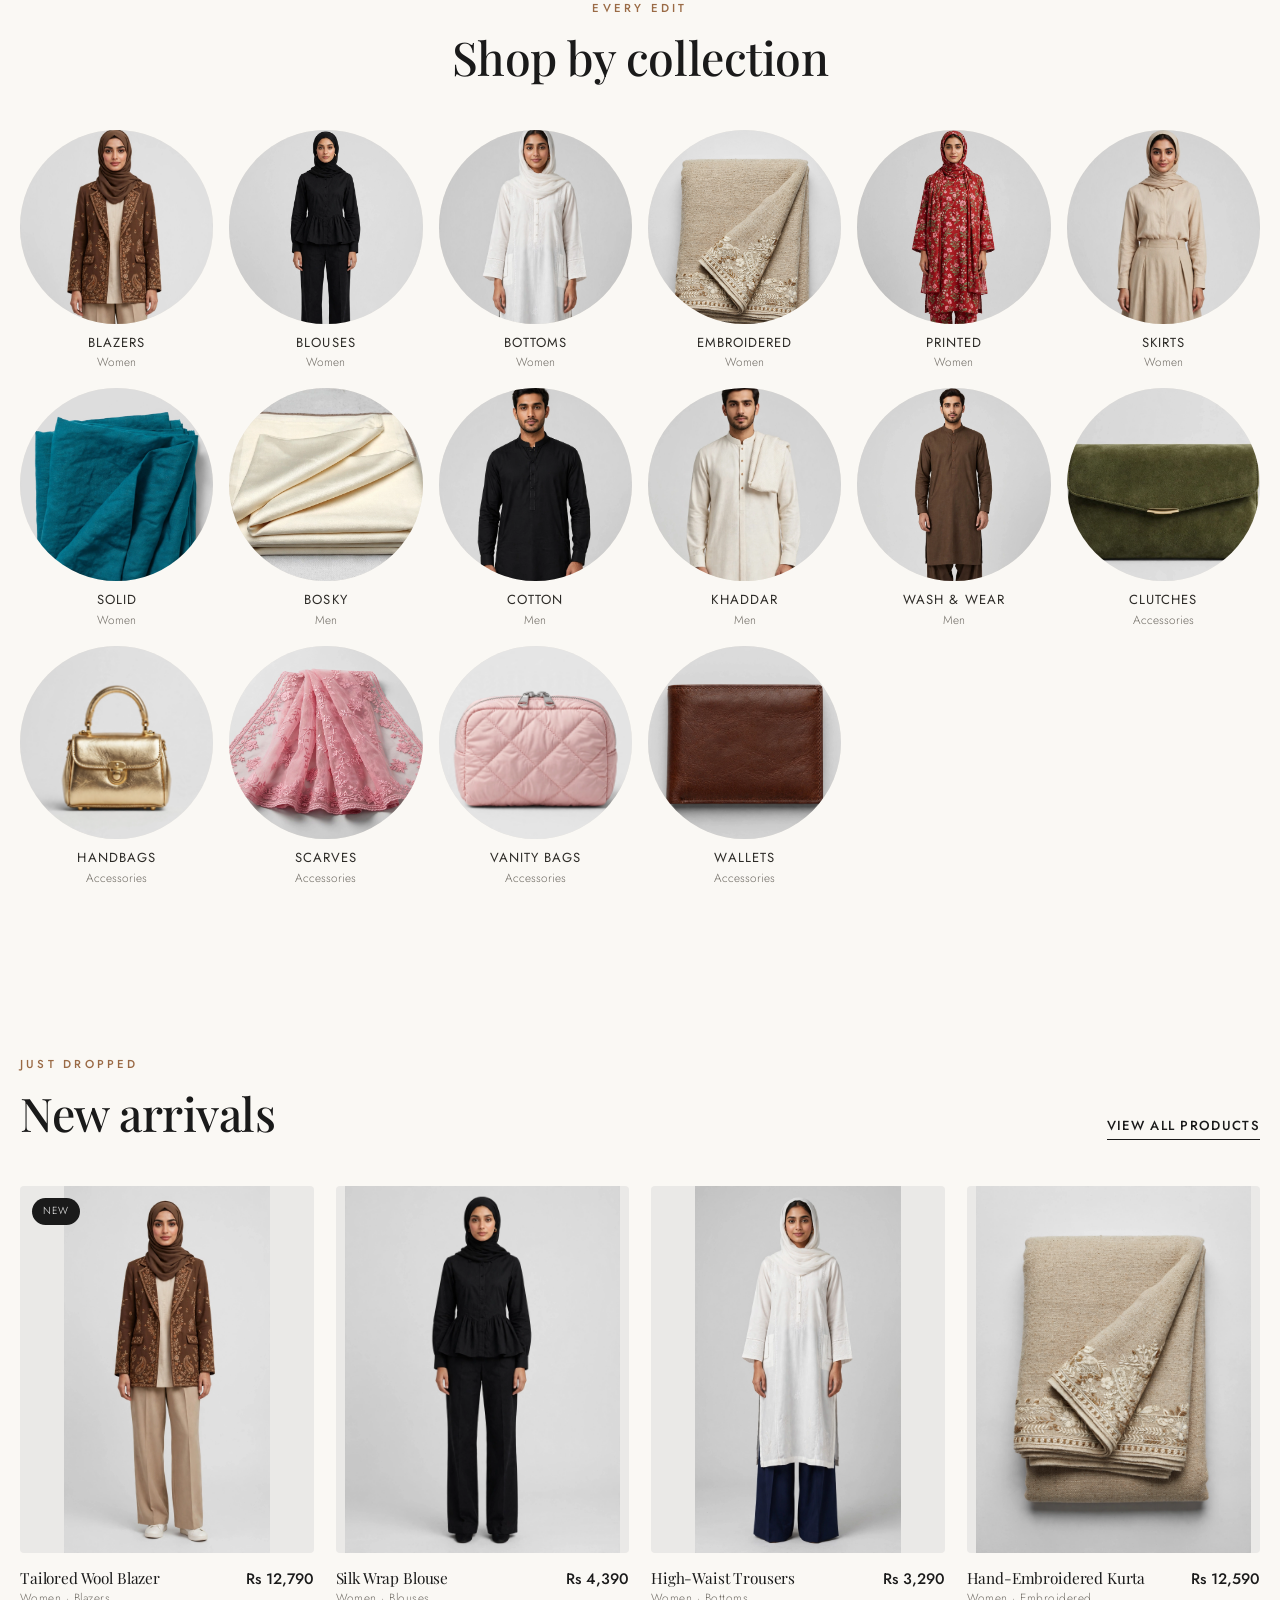
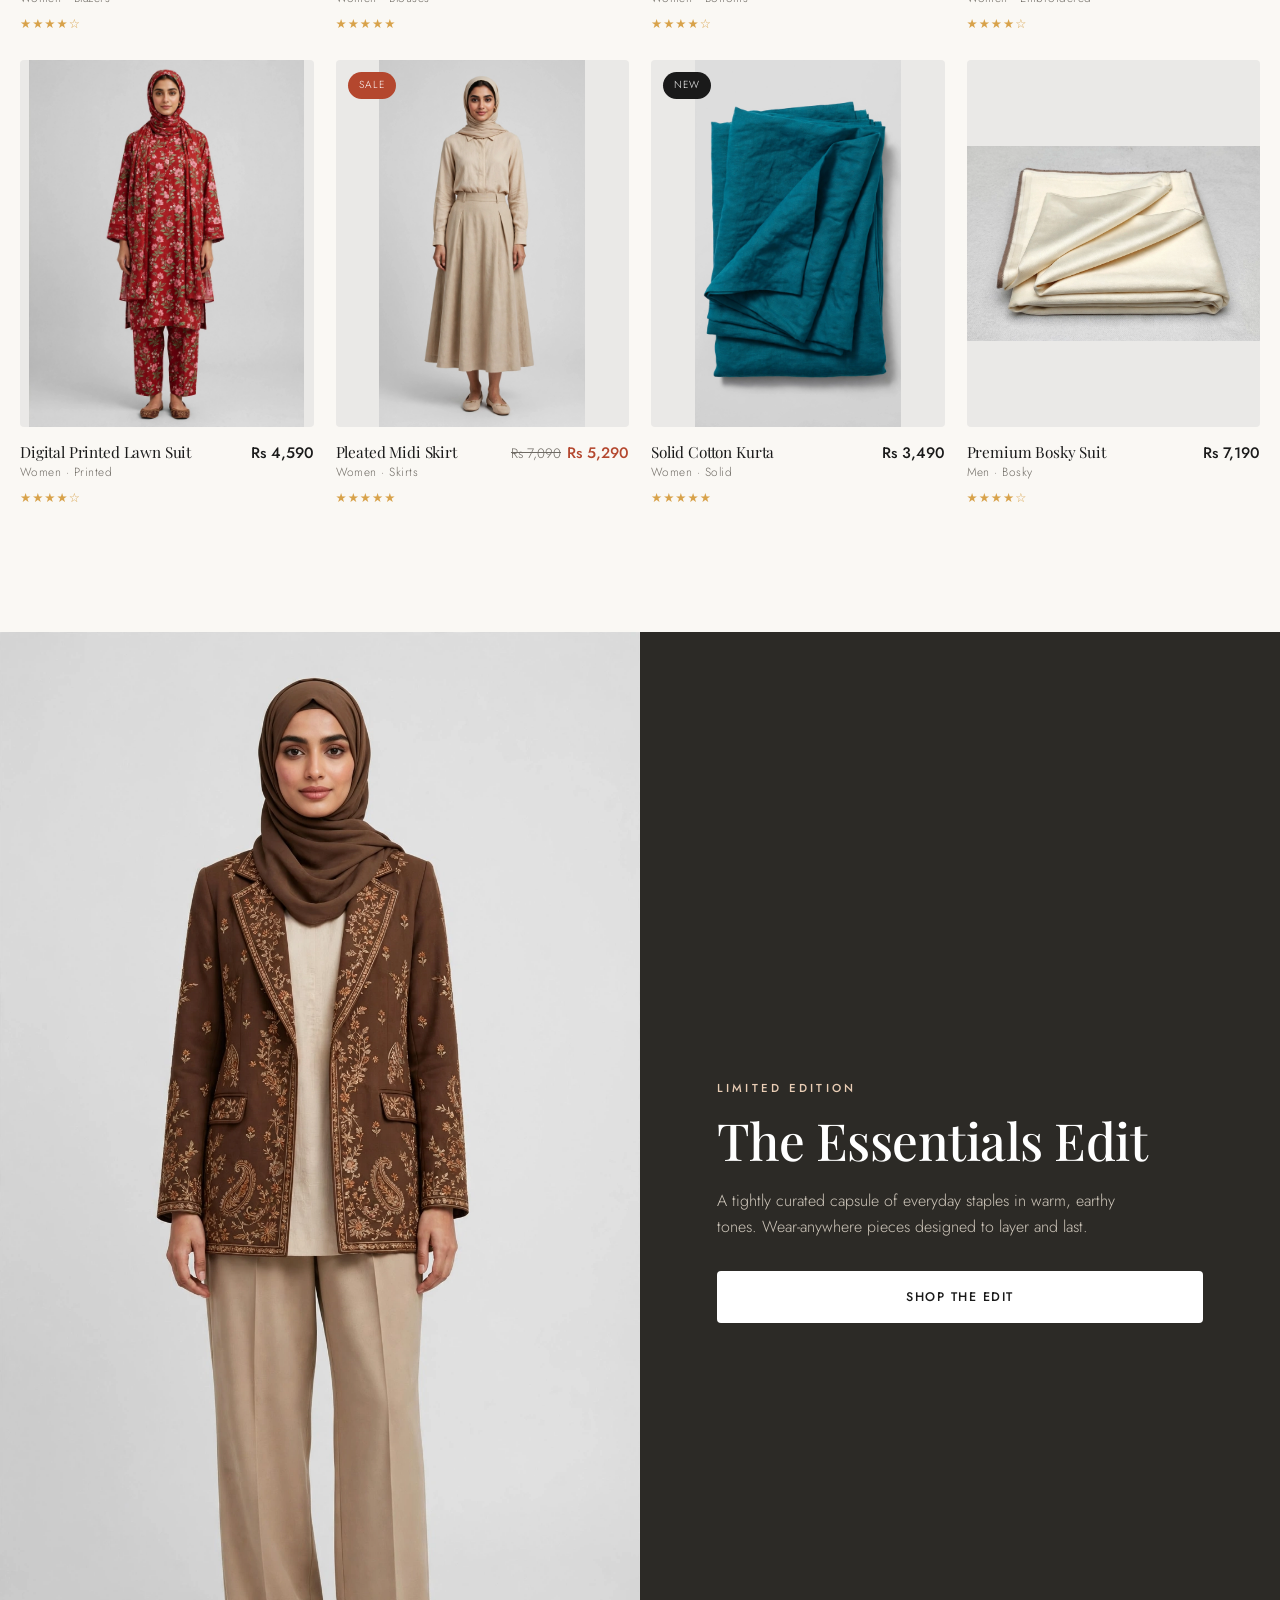
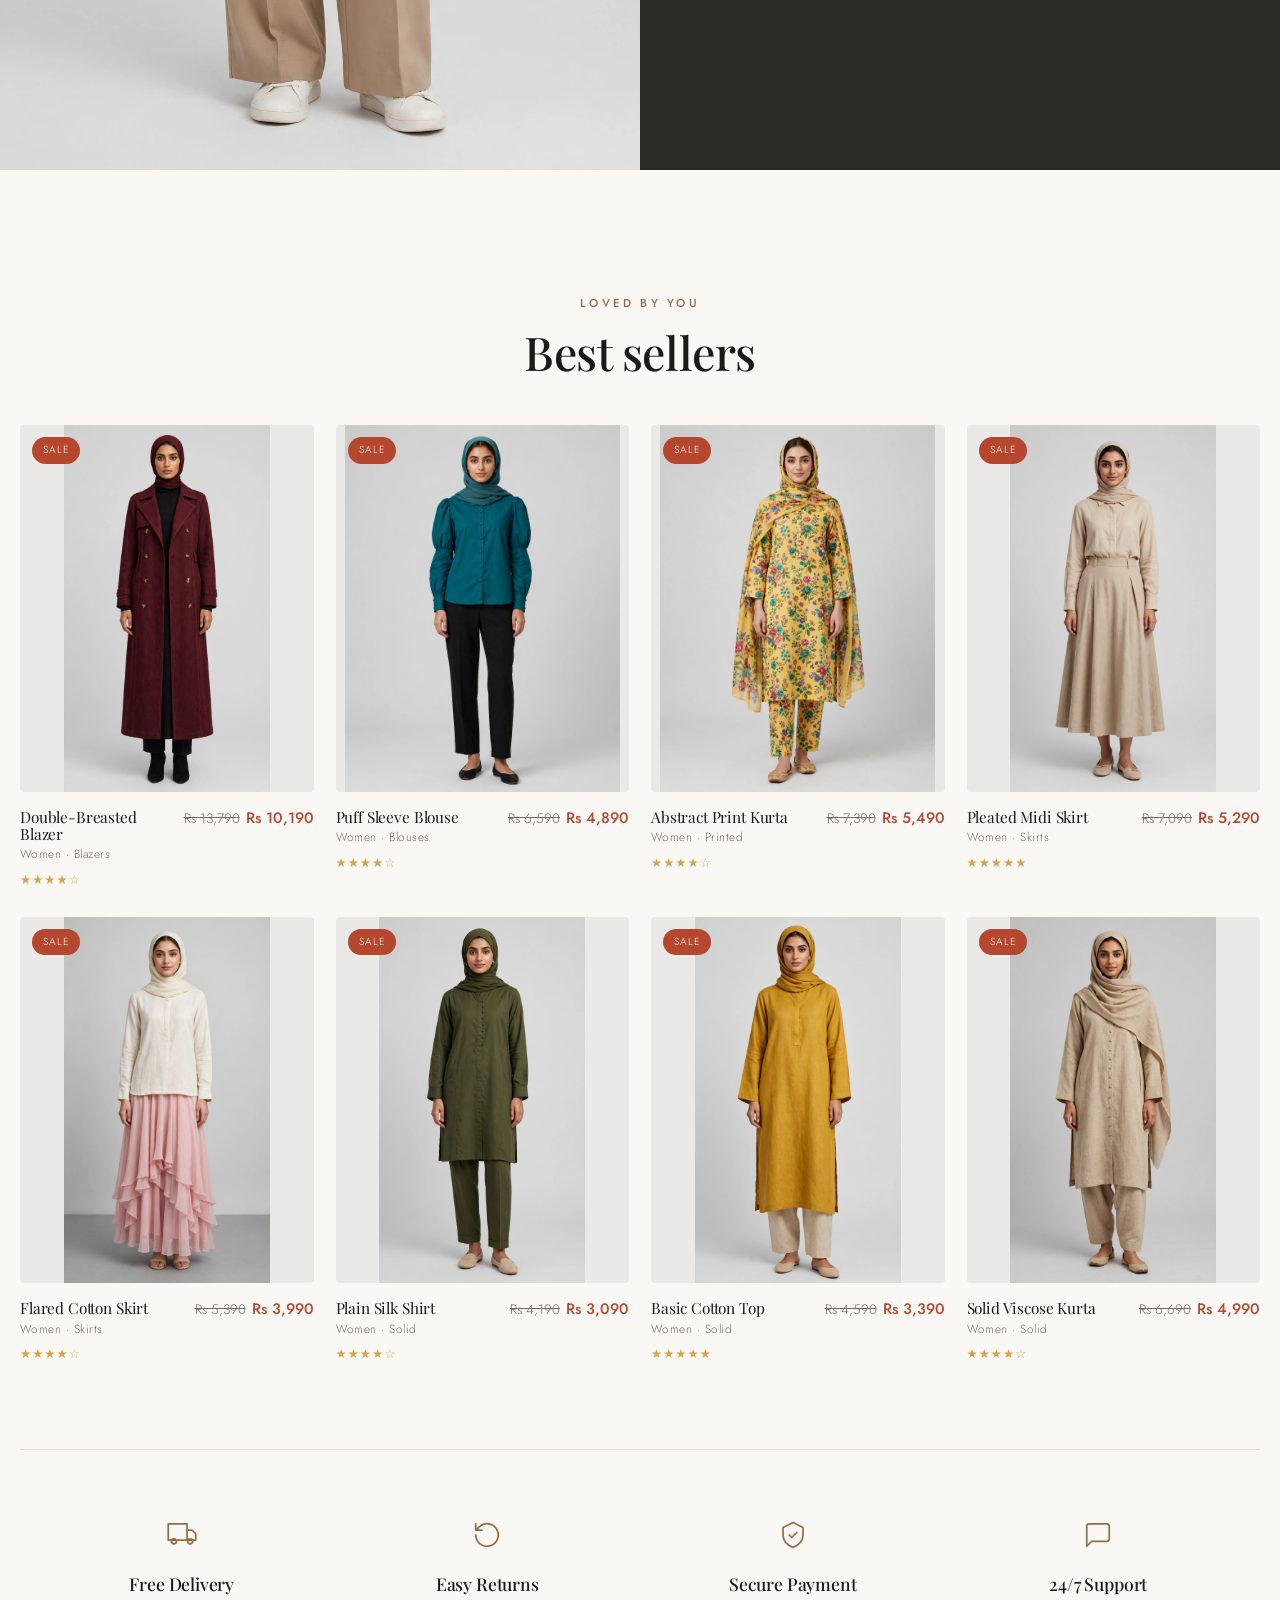
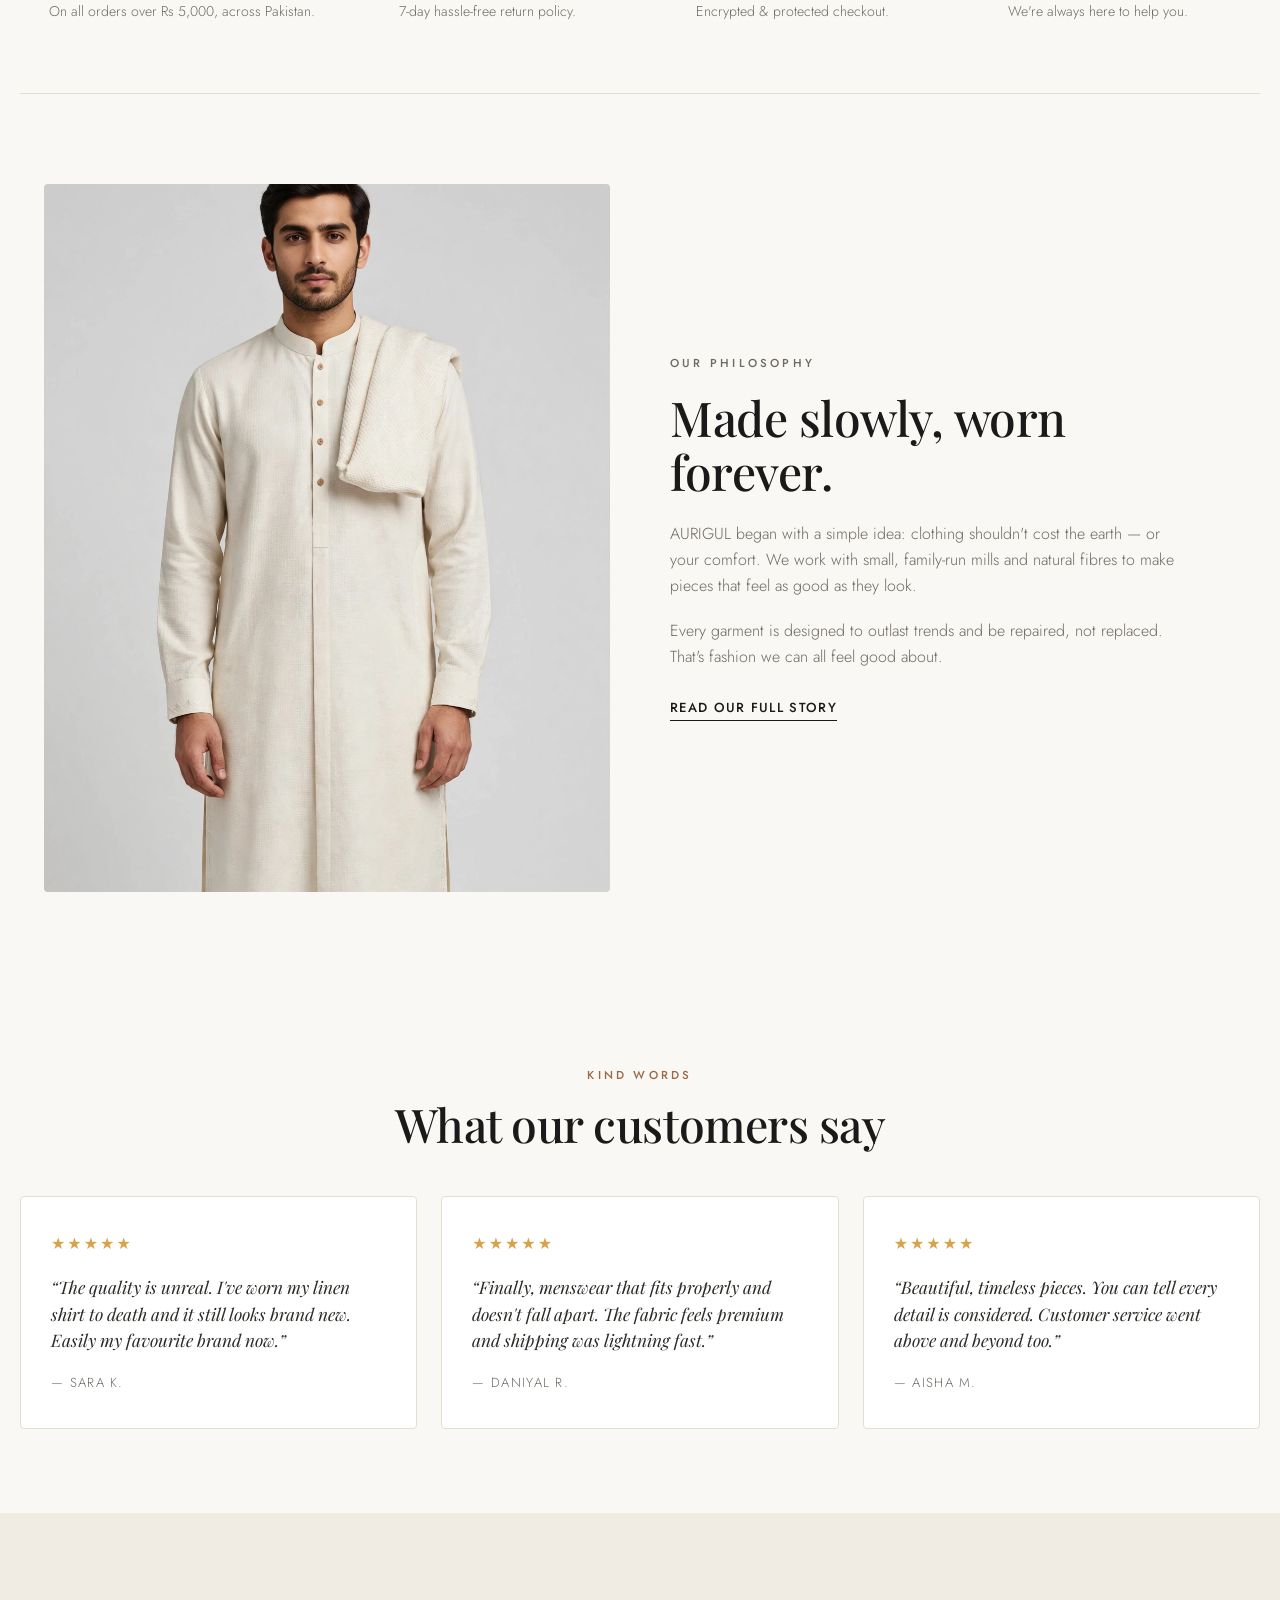
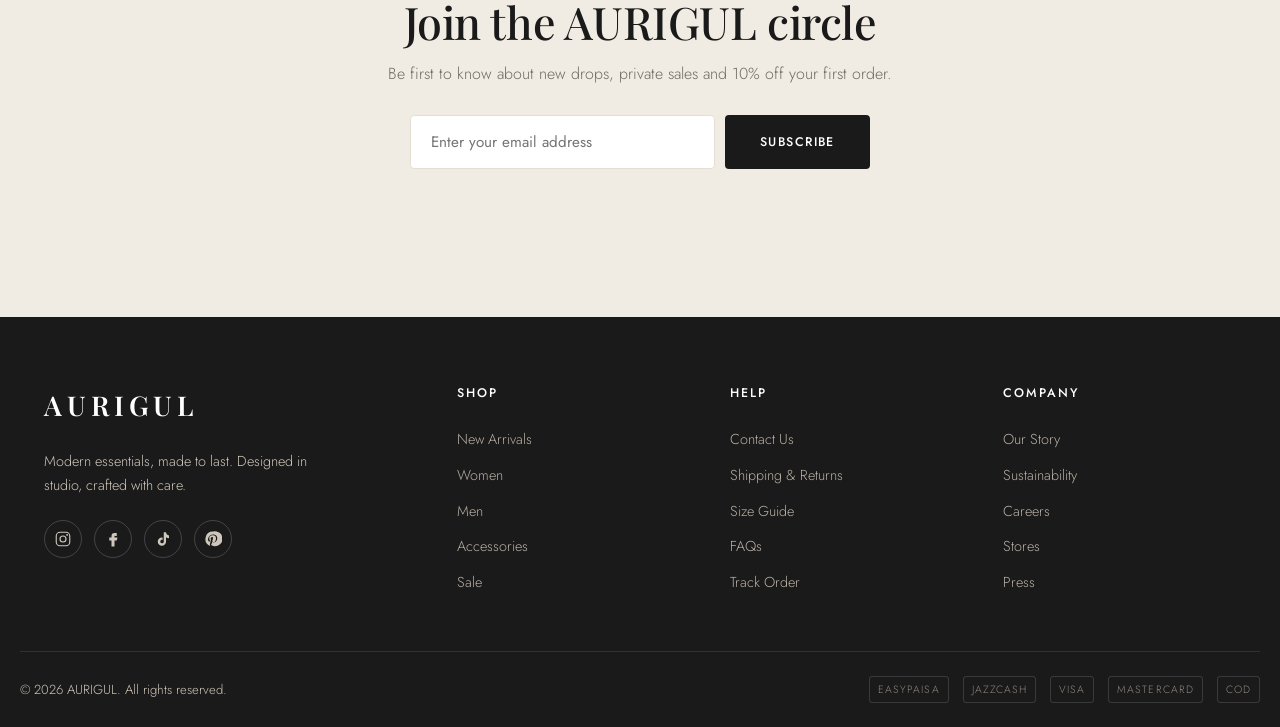
==== commit b95de5d4: "changes" ====
--- a/index.html
+++ b/index.html
@@ -11,7 +11,7 @@
   <link rel="preconnect" href="https://fonts.gstatic.com" crossorigin />
   <link href="https://fonts.googleapis.com/css2?family=Jost:wght@300;400;500;600&family=Playfair+Display:ital,wght@0,400;0,500;0,600;0,700;1,400;1,500&display=swap" rel="stylesheet" />
 
-  <link rel="stylesheet" href="css/style.css?v=27" />
+  <link rel="stylesheet" href="css/style.css?v=30" />
   <link rel="icon" href="data:image/svg+xml,<svg xmlns='http://www.w3.org/2000/svg' viewBox='0 0 100 100'><text y='.9em' font-size='90' font-family='serif'>A</text></svg>" />
 </head>
 <body>
@@ -434,7 +434,7 @@
   <!-- Toast -->
   <div class="toast" id="toast"></div>
 
-  <script src="js/main.js?v=27"></script>
-  <script src="js/chat.js?v=27"></script>
+  <script src="js/main.js?v=30"></script>
+  <script src="js/chat.js?v=30"></script>
 </body>
 </html>
--- a/css/style.css
+++ b/css/style.css
@@ -106,10 +106,17 @@
 /* ---------- Header ---------- */
 .header {
   position: sticky; top: 0; z-index: 100;
+  border-bottom: 1px solid transparent;
+  transition: box-shadow var(--t), border-color var(--t);
+}
+/* The tinted blur sits on a pseudo-element rather than on .header itself.
+   `backdrop-filter` makes an element the containing block for its
+   position:fixed descendants, which pinned the slide-in mobile menu inside
+   the 60px-tall header instead of letting it fill the screen. */
+.header::before {
+  content: ""; position: absolute; inset: 0; z-index: -1;
   background: rgba(250,248,244,.9);
   backdrop-filter: blur(10px);
-  border-bottom: 1px solid transparent;
-  transition: box-shadow var(--t), border-color var(--t);
 }
 .header.scrolled { border-color: var(--line); box-shadow: 0 4px 24px rgba(0,0,0,.04); }
 .nav {
@@ -268,6 +275,20 @@
 .hero__cta .btn--ghost:hover { background: #fff; color: var(--ink); }
 /* Under this width the copy column reaches the edges — swipe and dots take over */
 @media (max-width: 760px) { .hero__arrow { display: none; } }
+
+/* The band's 2.43 ratio makes it shortest, relative to its copy, between 861px
+   and 1500px: the title hits its 4.6rem ceiling at ~1227px and wraps to three
+   lines, but the band is not yet tall enough to hold them, so the copy runs
+   through the scroll cue. Phones asking for the "Desktop site" land in this
+   range too. Tighten the copy here rather than stretching the band, which
+   would crop the artwork; above 1500px the band has grown enough for the
+   full-size type. */
+@media (min-width: 861px) and (max-width: 1500px) {
+  .hero__slide   { padding-bottom: 104px; }
+  .hero__eyebrow { margin-bottom: 14px; }
+  .hero__title   { font-size: clamp(2.2rem, 4.6vw, 3.4rem); margin-bottom: 16px; }
+  .hero__text    { font-size: .98rem; margin-bottom: 26px; }
+}
 .hero__scroll { position: absolute; bottom: 52px; left: 50%; transform: translateX(-50%); z-index: 3; width: 26px; height: 42px; border: 1.5px solid rgba(255,255,255,.6); border-radius: 14px; display: grid; justify-items: center; padding-top: 8px; }
 @media (max-width: 600px) { .hero__scroll { display: none; } }
 .hero__scroll span { width: 3px; height: 8px; background: #fff; border-radius: 3px; animation: scrolldot 1.6s infinite; }
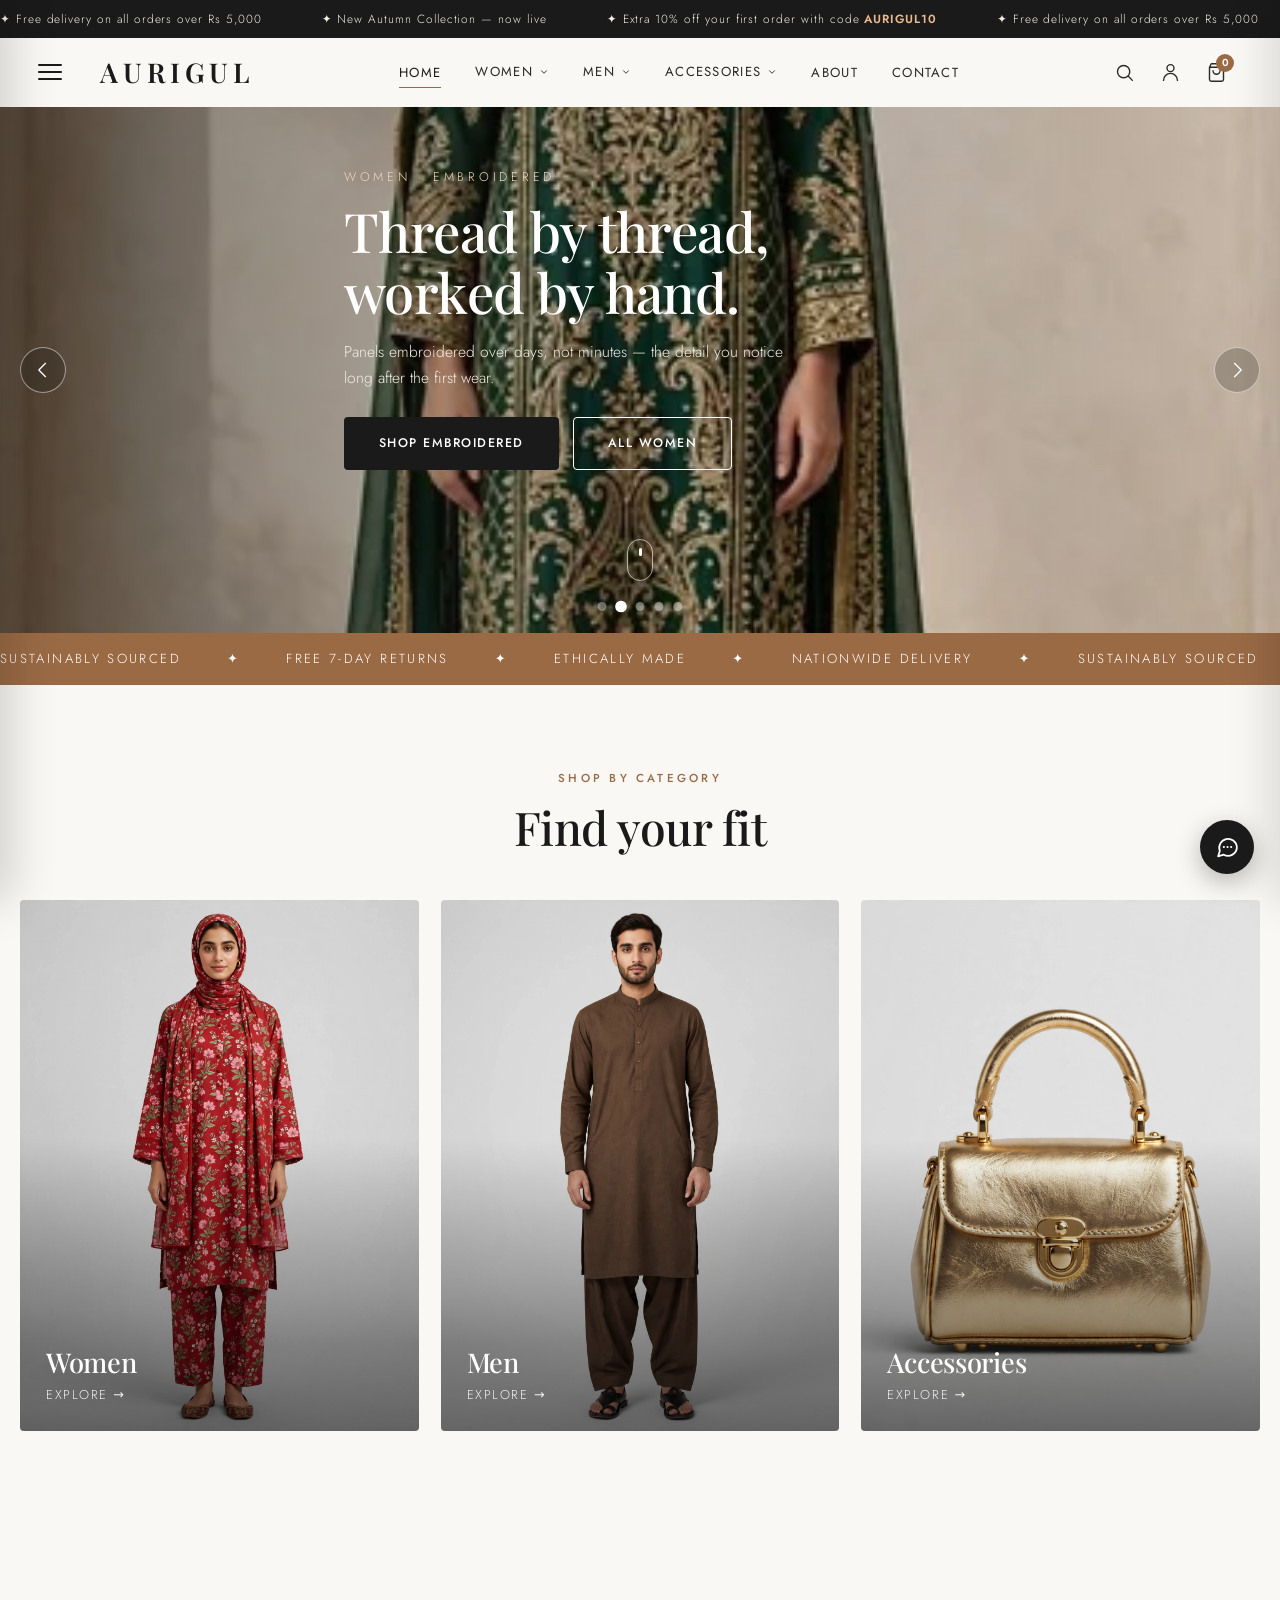
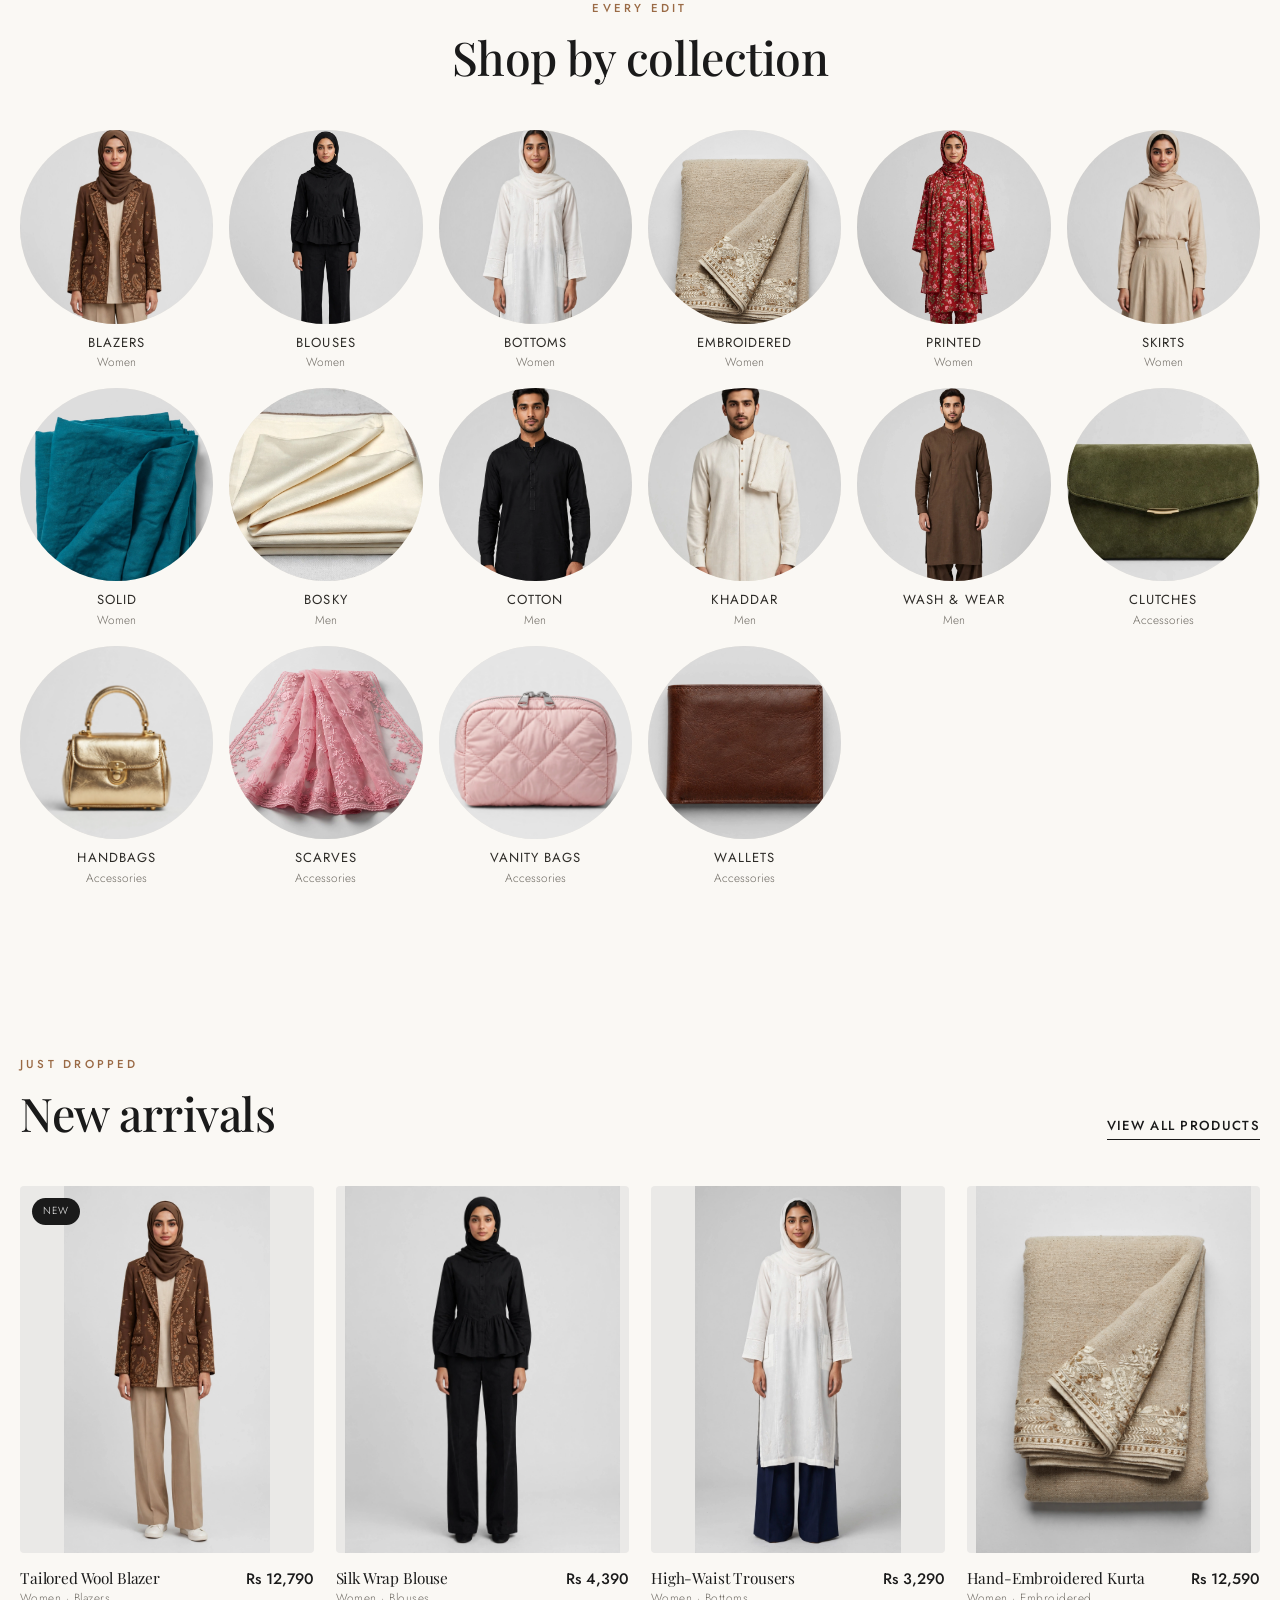
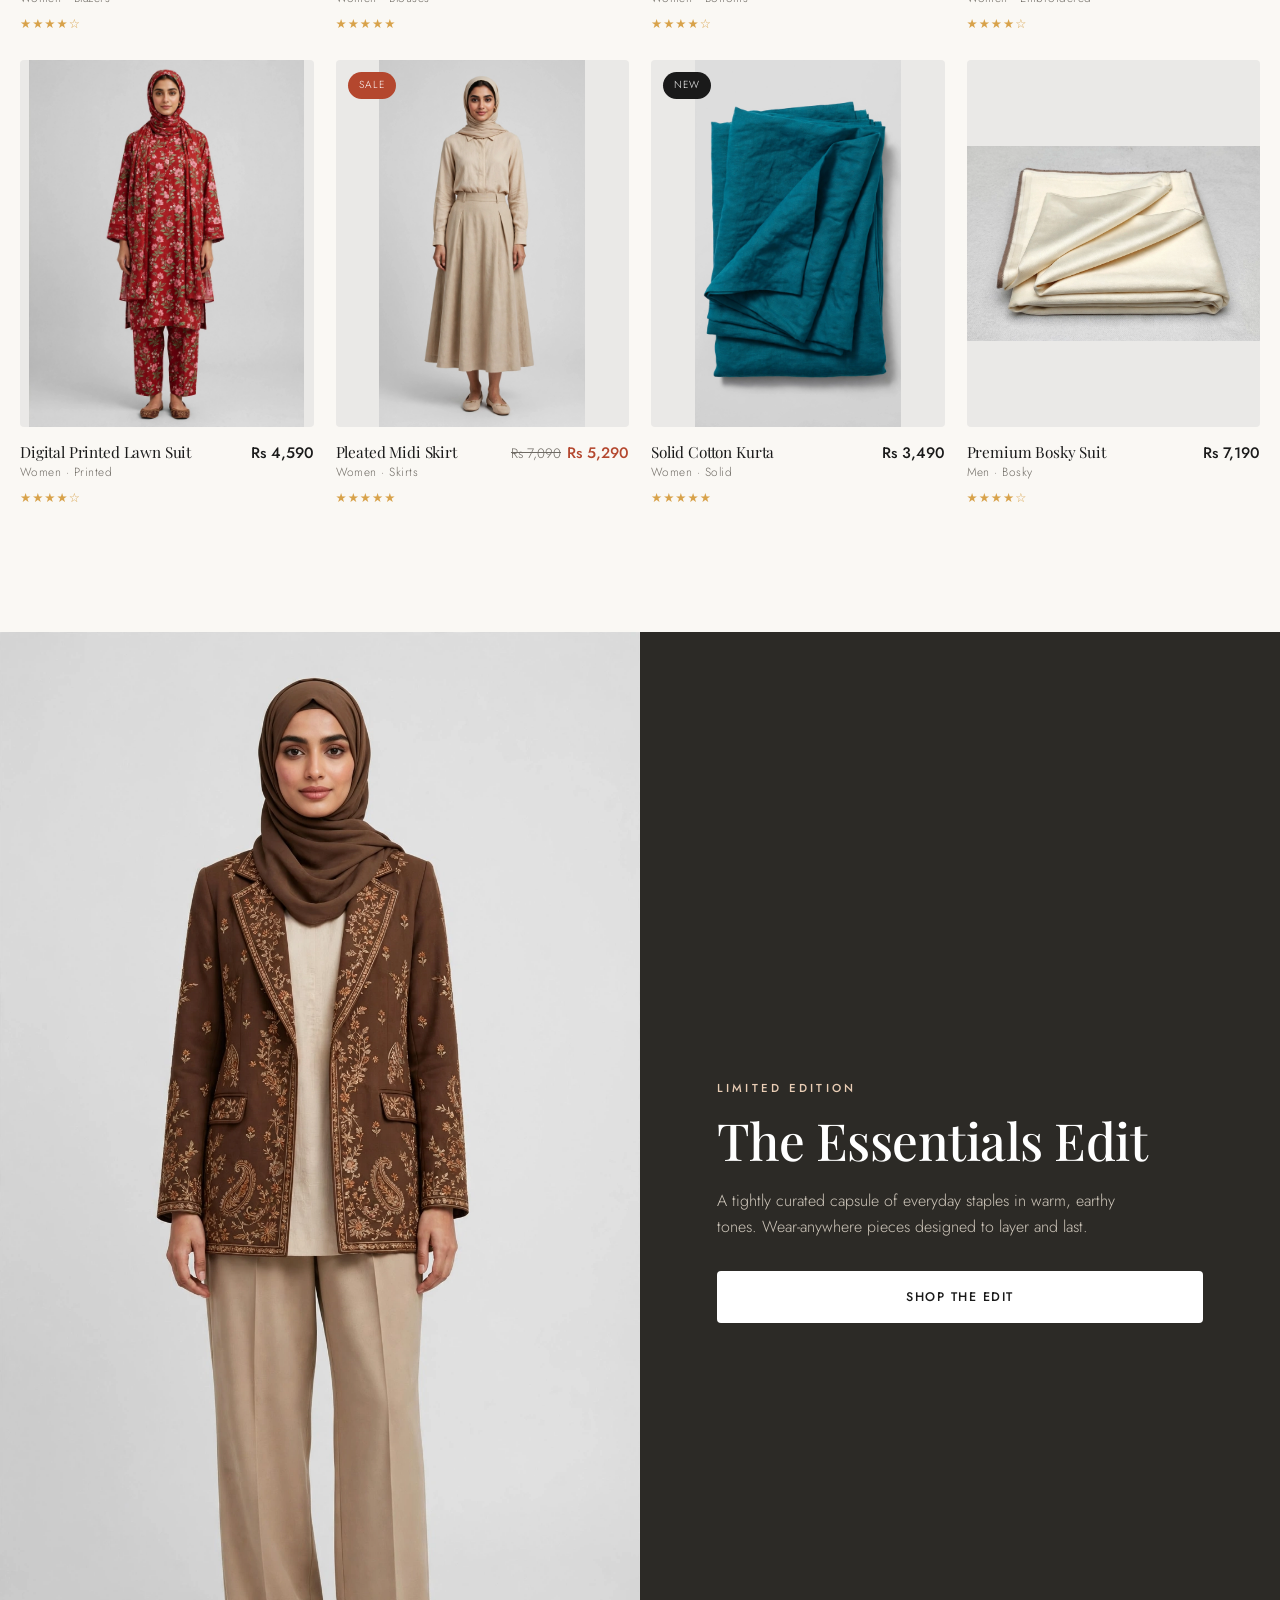
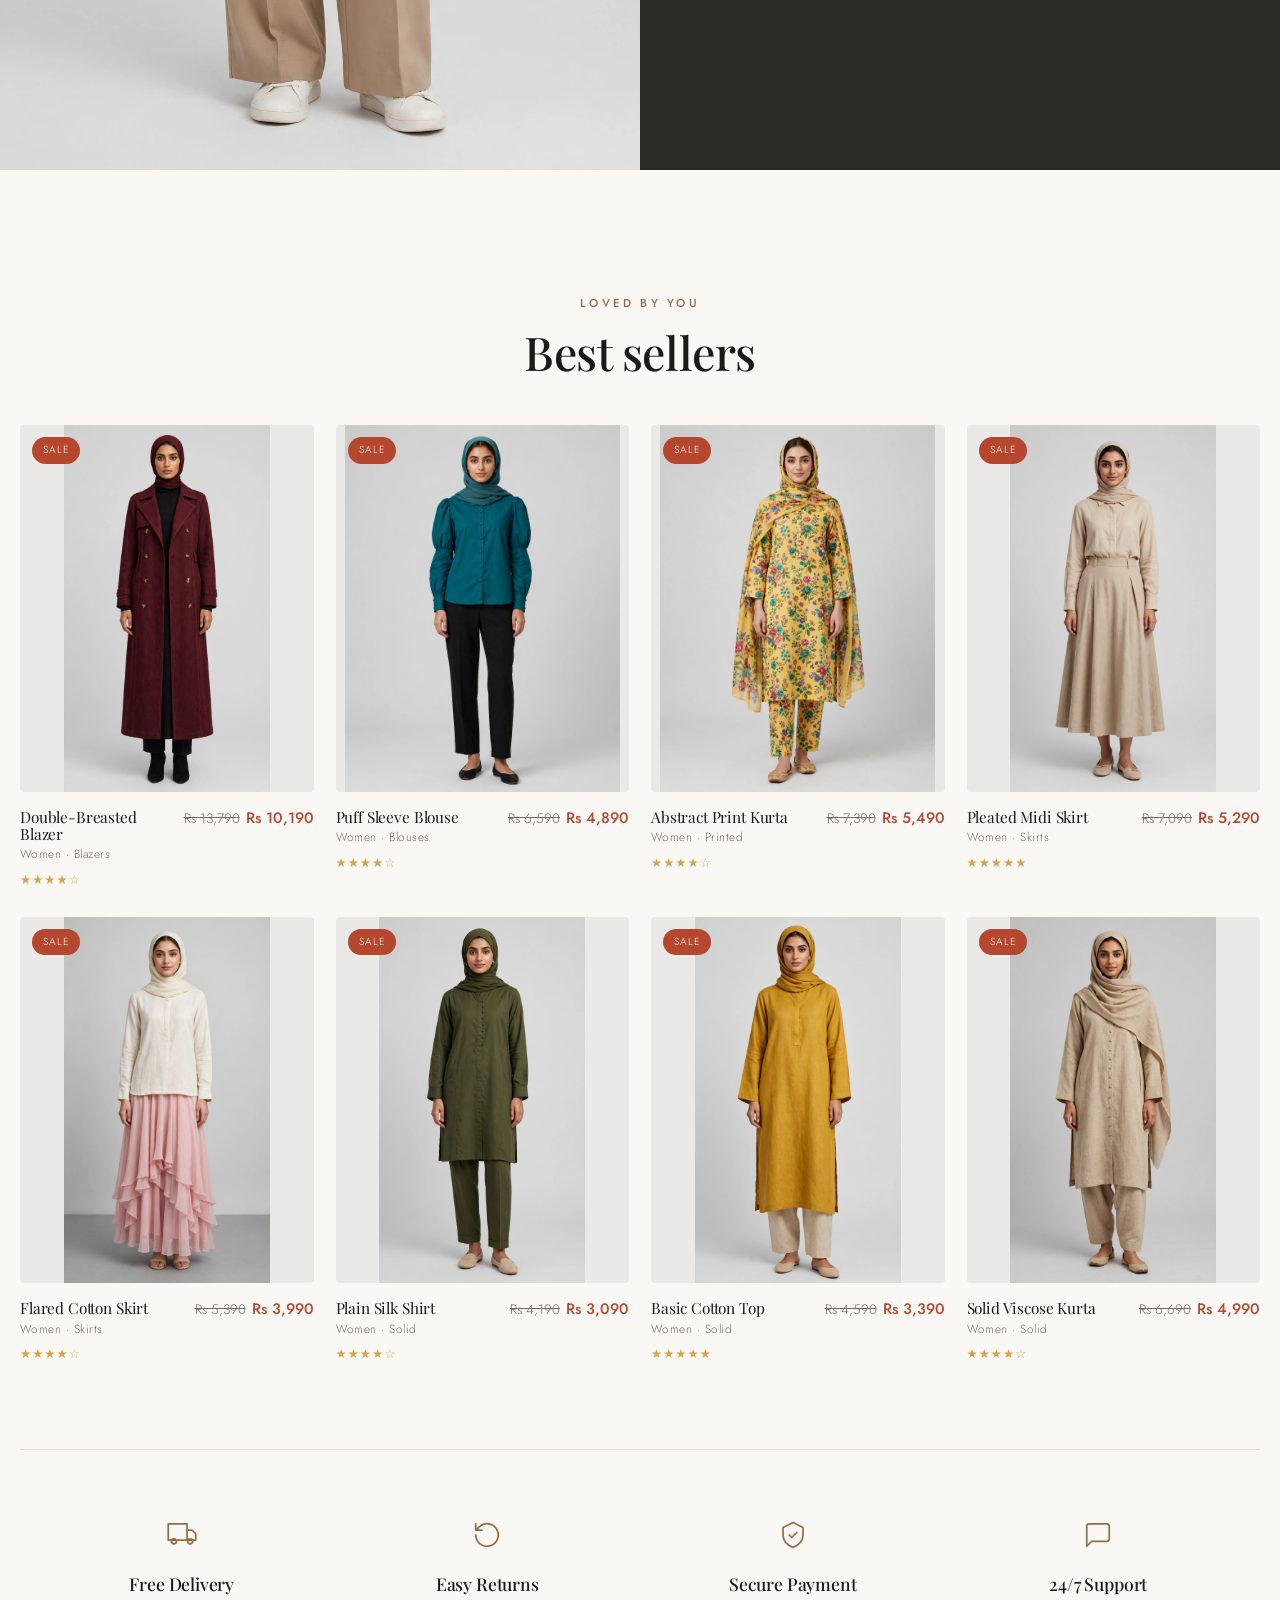
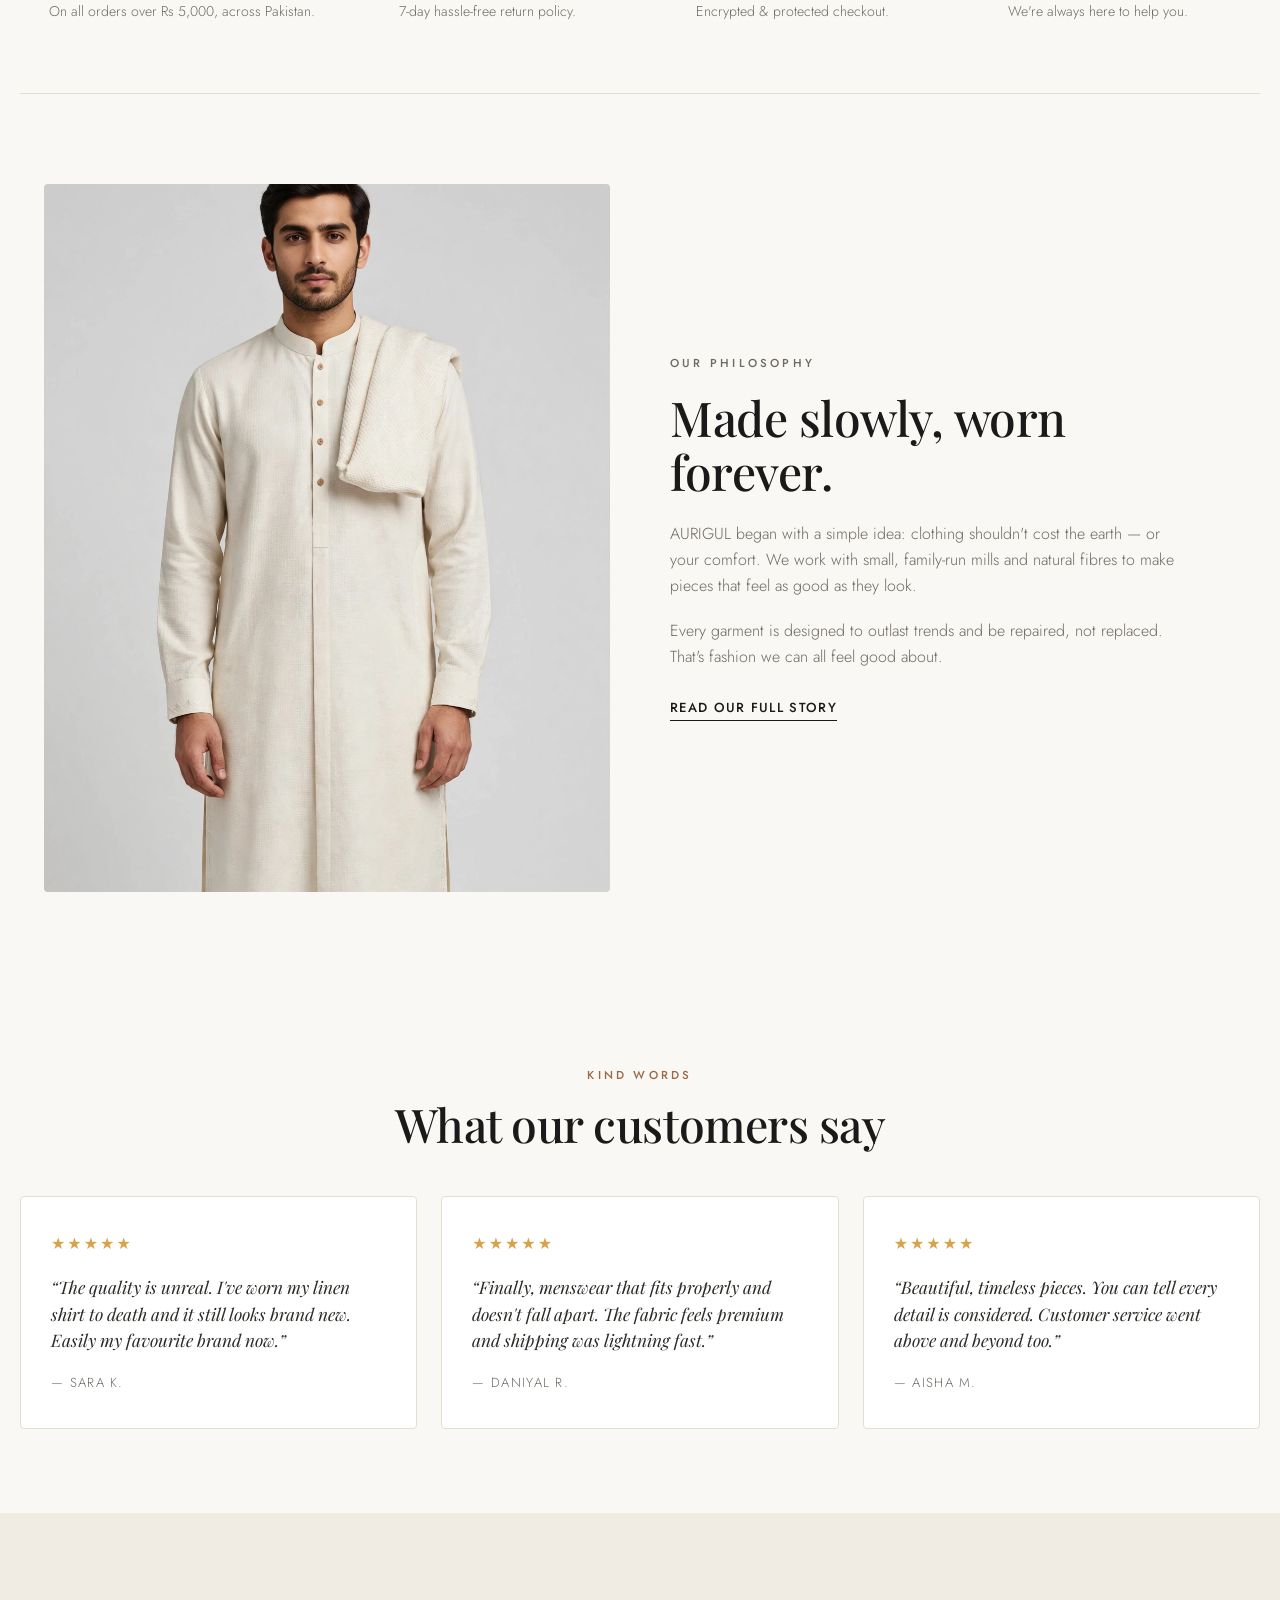
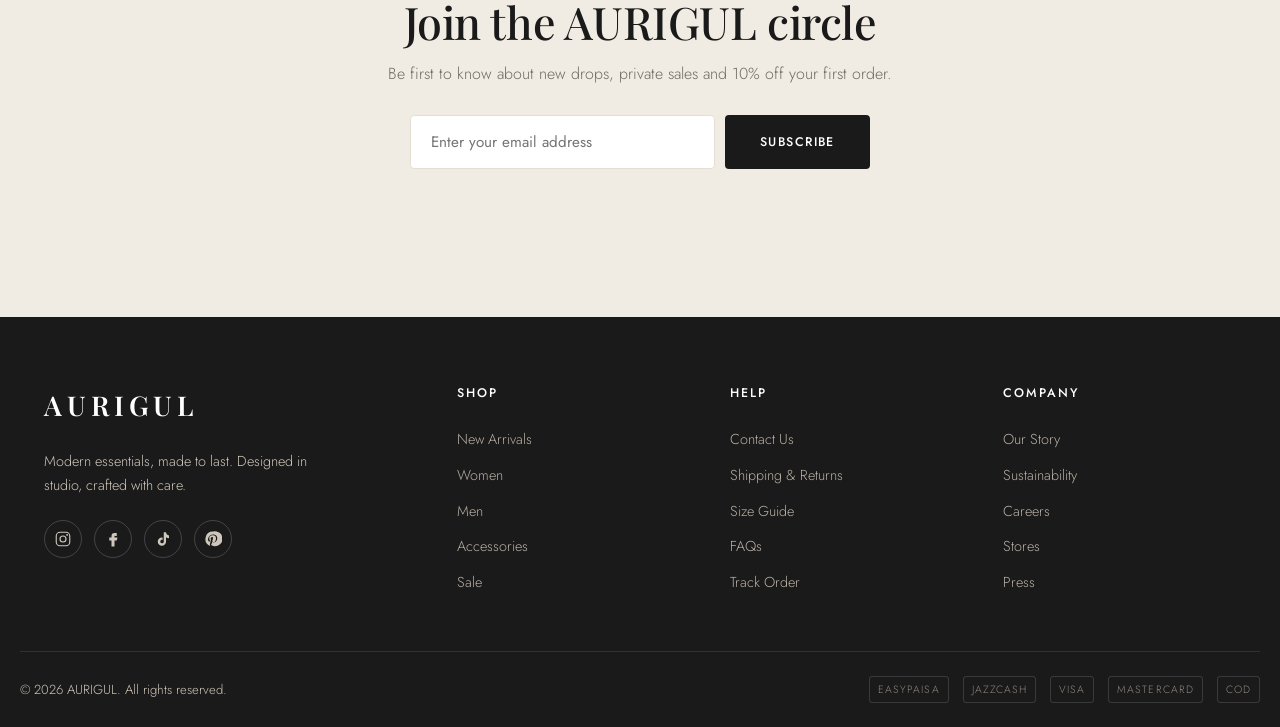
==== commit beb53ddd: "changes" ====
--- a/index.html
+++ b/index.html
@@ -11,7 +11,7 @@
   <link rel="preconnect" href="https://fonts.gstatic.com" crossorigin />
   <link href="https://fonts.googleapis.com/css2?family=Jost:wght@300;400;500;600&family=Playfair+Display:ital,wght@0,400;0,500;0,600;0,700;1,400;1,500&display=swap" rel="stylesheet" />
 
-  <link rel="stylesheet" href="css/style.css?v=30" />
+  <link rel="stylesheet" href="css/style.css?v=34" />
   <link rel="icon" href="data:image/svg+xml,<svg xmlns='http://www.w3.org/2000/svg' viewBox='0 0 100 100'><text y='.9em' font-size='90' font-family='serif'>A</text></svg>" />
 </head>
 <body>
@@ -434,7 +434,7 @@
   <!-- Toast -->
   <div class="toast" id="toast"></div>
 
-  <script src="js/main.js?v=30"></script>
-  <script src="js/chat.js?v=30"></script>
+  <script src="js/main.js?v=34"></script>
+  <script src="js/chat.js?v=34"></script>
 </body>
 </html>
--- a/css/style.css
+++ b/css/style.css
@@ -740,7 +740,12 @@
   .nav__menu li { width: 100%; border-bottom: 1px solid var(--line); }
   .nav__link { display: block; padding: 16px 0; font-size: .95rem; }
   .nav__link::after { display: none; }
-  .nav__toggle { display: flex; order: -1; }
+  /* Mobile uses the same slide-in drawer as the desktop hamburger — the promo
+     header, the category accordion and the page links — instead of a second,
+     plainer menu. The old slide-in list is retired rather than left off-screen,
+     where it would still be reachable by keyboard. */
+  .nav__menu { display: none; }
+  .nav__toggle { display: none; }
   /* Mobile: keep the logo inline next to the hamburger on the LEFT.
      (Do NOT position:absolute here — that also broke the footer logo,
      which shares the .logo class, making it overlap the tagline.) */
@@ -757,9 +762,7 @@
   .contact { grid-template-columns: 1fr; gap: 40px; }
   .checkout { grid-template-columns: 1fr; gap: 34px; }
   .summary { position: static; }
-  /* On small screens the existing nav hamburger (navToggle) opens the
-     menu, so the desktop menu hamburger is hidden. */
-  .menu-ham { display: none; }
+  .menu-ham { display: inline-flex; }
 }
 
 @media (max-width: 600px) {
